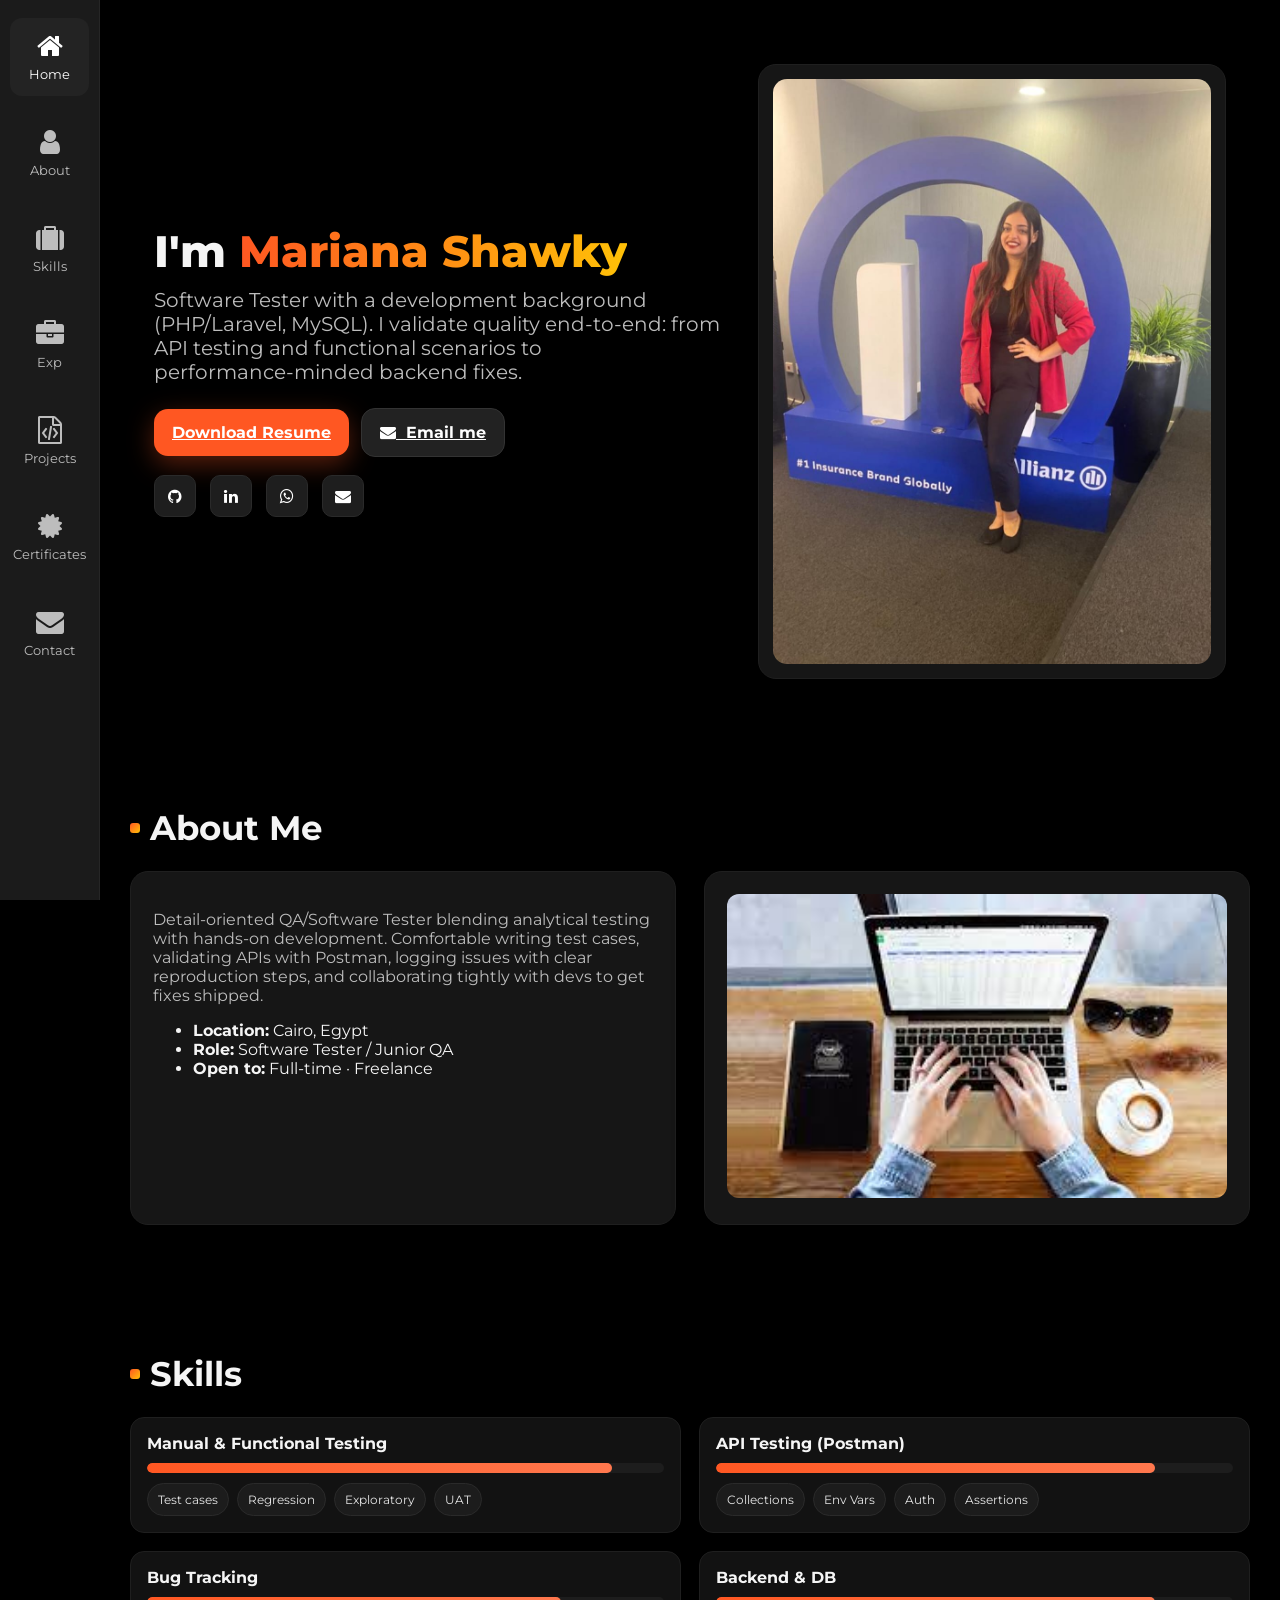
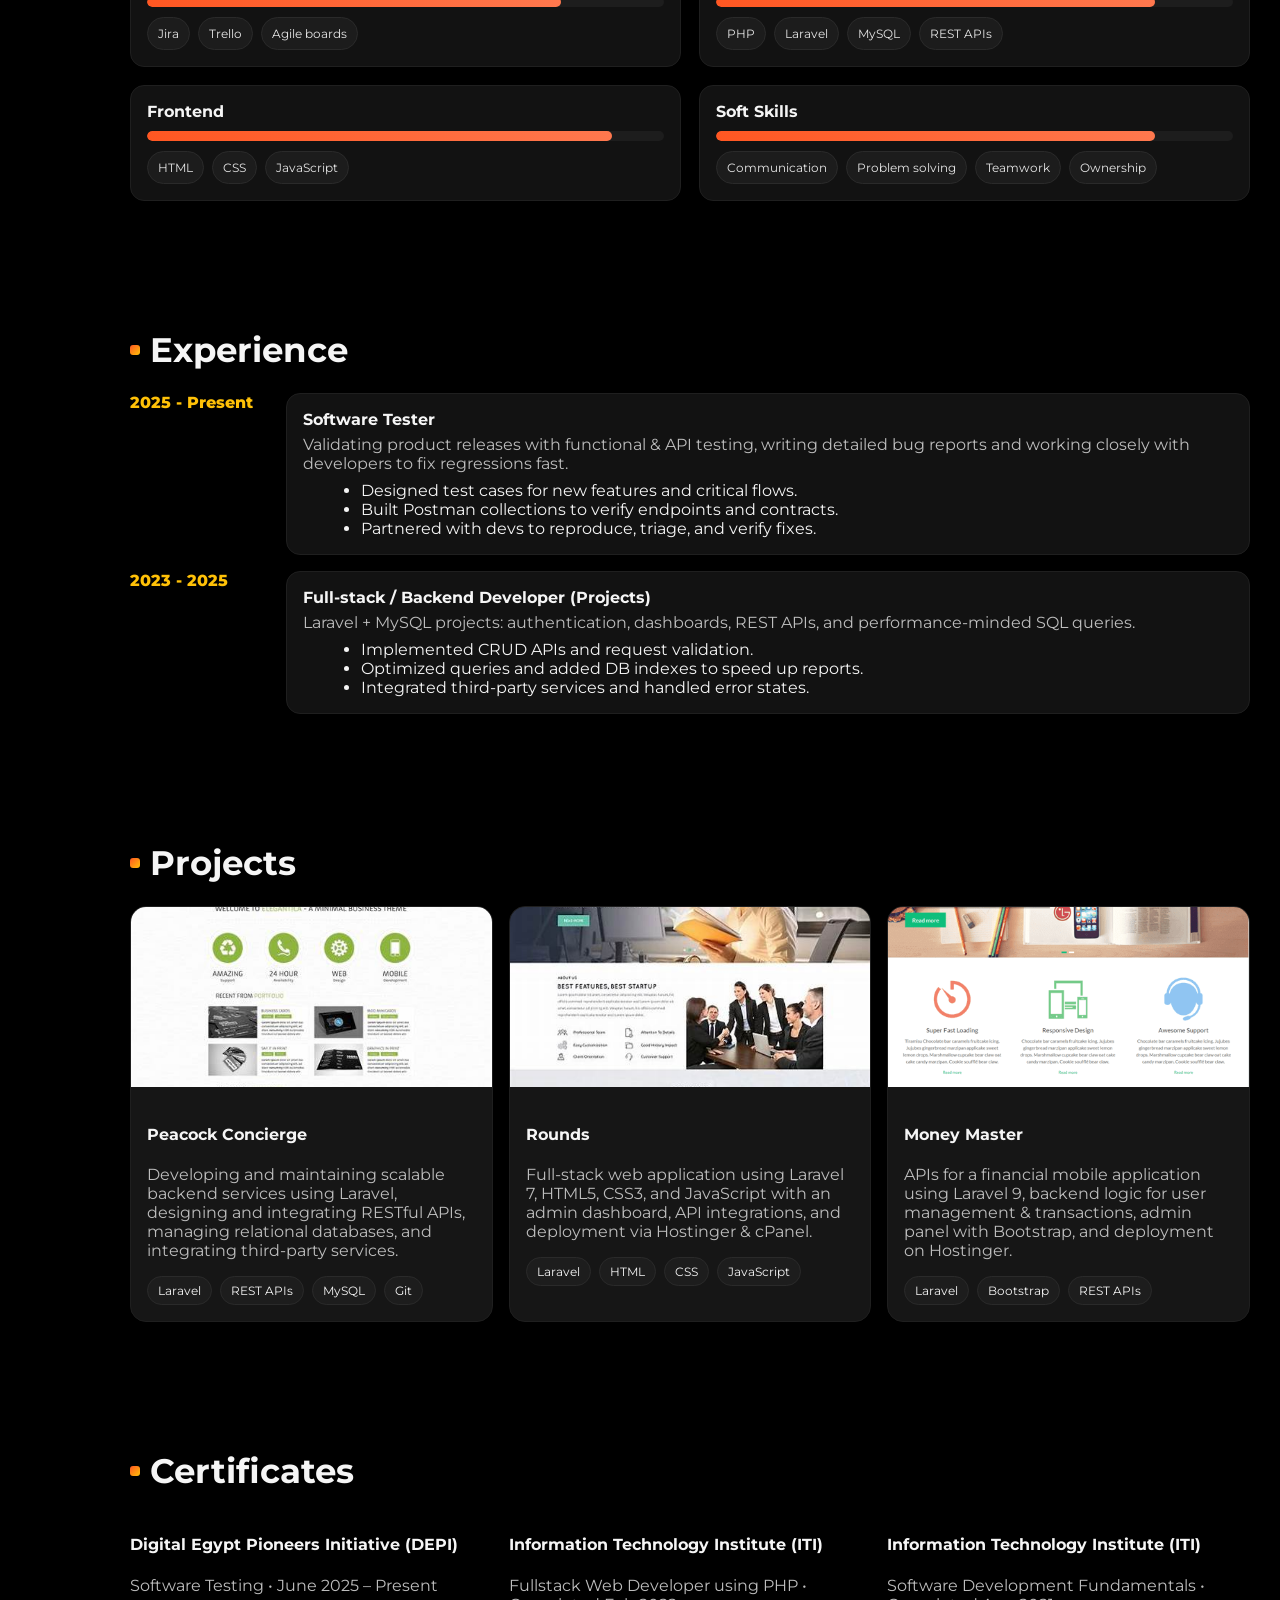
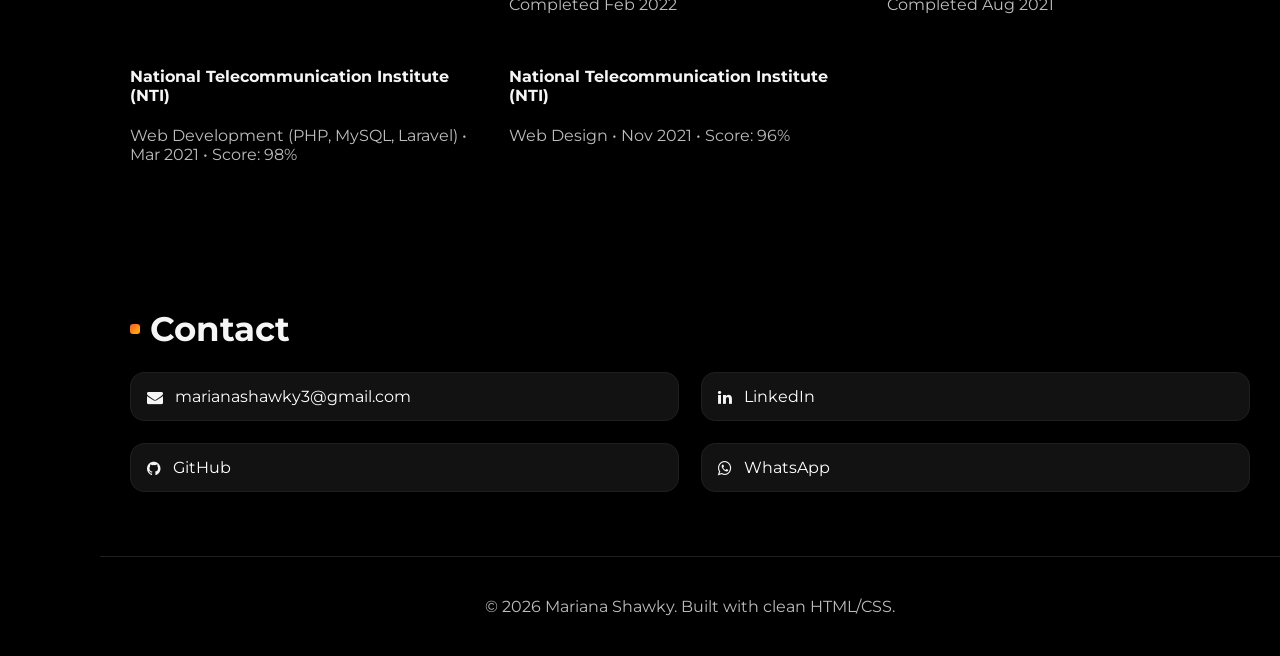
==== index.html @ 992ea89a "add certificates" ====
<!DOCTYPE html>
<html lang="en">
<head>
  <meta charset="UTF-8" />
  <meta name="viewport" content="width=device-width, initial-scale=1" />
  <title>Mariana Shawky — Portfolio</title>
  <link rel="preconnect" href="https://fonts.googleapis.com">
  <link rel="preconnect" href="https://fonts.gstatic.com" crossorigin>
  <link href="https://fonts.googleapis.com/css2?family=Do+Hyeon&family=Montserrat:wght@400;600;800&display=swap" rel="stylesheet">
  <link rel="stylesheet" href="https://cdnjs.cloudflare.com/ajax/libs/font-awesome/4.7.0/css/font-awesome.min.css">
  <link rel="icon" href="imgs/boy3.png">
  <style>
    :root{
      --bg:#000;
      --panel:#111;
      --text:#f5f5f5;
      --muted:#bdbdbd;
      --brand:#ff5722; /* orangered vibe */
      --brand-2:#ffc107;
      --card:#161616;
      --ring: rgba(255, 87, 34, .35);
      --radius: 18px;
      --shadow: 0 10px 30px rgba(0,0,0,.35);
    }
    *{box-sizing:border-box}
    html,body{height:100%}
    body{
      margin:0; background:var(--bg); color:var(--text); font-family:"Montserrat", system-ui, -apple-system, Segoe UI, Roboto, "Do Hyeon", sans-serif; overflow-x:hidden;
    }

    /* Sidebar */
    .sidebar{
      position:fixed; inset:0 auto 0 0; width:100px; background:#1b1b1b; display:flex; flex-direction:column; align-items:center; gap:18px; padding:18px 10px; border-right:1px solid #262626; z-index:50;
    }
    .logo{display:grid; place-items:center; width:64px; height:64px; border-radius:50%; background:linear-gradient(135deg,var(--brand),#ff784e); box-shadow:0 6px 20px var(--ring); font-weight:800; letter-spacing:.5px}
    .logo span{font-size:.8rem}
    .nav-link{width:100%; text-align:center; color:var(--muted); text-decoration:none; padding:14px 8px; border-radius:12px; transition:.2s ease; display:flex; flex-direction:column; align-items:center; gap:6px}
    .nav-link i{font-size:28px}
    .nav-link:hover,.nav-link.active{color:#fff; background:#232323}

    /* Main wrapper */
    .wrap{margin-left:100px; min-height:100%;}

    /* Hero */
    section{padding:64px 24px}
    .container{max-width:1120px; margin:0 auto}
    .hero{display:grid; grid-template-columns:1.1fr .9fr; gap:32px; align-items:center}
    .title{font-size:44px; line-height:1.15; margin:0 0 12px; font-weight:800}
    .subtitle{font-size:20px; color:var(--muted); margin:0 0 24px}
    .cta{display:flex; gap:12px; flex-wrap:wrap; align-items:center}
    .btn{appearance:none; border:0; background:var(--brand); color:#fff; padding:14px 18px; border-radius:14px; font-weight:700; cursor:pointer; box-shadow:0 8px 26px var(--ring); transition:transform .08s ease, box-shadow .2s ease}
    .btn:hover{transform:translateY(-1px)}
    .btn.ghost{background:#222; box-shadow:none; border:1px solid #333}
    .hero-card{background:var(--card); border:1px solid #1f1f1f; padding:14px; border-radius:var(--radius); box-shadow:var(--shadow)}
    .hero-card img{display:block; width:100%; height:auto; border-radius:14px}

    /* Socials */
    .socials{display:flex; gap:14px; margin-top:18px}
    .socials a{width:42px; height:42px; display:grid; place-items:center; border-radius:10px; background:#1e1e1e; color:#fff; text-decoration:none; border:1px solid #2a2a2a; transition:.2s}
    .socials a:hover{transform:translateY(-2px); box-shadow:0 8px 24px var(--ring)}

    /* Section headers */
    .section-h{font-size:34px; margin:0 0 22px; display:flex; align-items:center; gap:10px}
    .section-h .dot{width:10px; height:10px; border-radius:3px; background:linear-gradient(135deg,var(--brand),var(--brand-2))}
    .lead{color:var(--muted)}

    /* About */
    .about-grid{display:grid; grid-template-columns:1fr 1fr; gap:28px}
    .card{background:var(--card); border:1px solid #1f1f1f; border-radius:var(--radius); padding:22px; box-shadow:var(--shadow)}

    /* Skills */
    .skills{display:grid; grid-template-columns:repeat(2,minmax(0,1fr)); gap:18px}
    .skill{background:#121212; border:1px solid #1f1f1f; border-radius:14px; padding:16px}
    .skill h4{margin:0 0 10px}
    .bar{height:10px; border-radius:999px; background:#1d1d1d; overflow:hidden}
    .bar > span{display:block; height:100%; background:linear-gradient(90deg,var(--brand),#ff784e); border-radius:999px}
    .chip-row{display:flex; flex-wrap:wrap; gap:8px; margin-top:10px}
    .chip{font-size:12px; padding:8px 10px; border-radius:999px; background:#1c1c1c; border:1px solid #2a2a2a; color:#e6e6e6}

    /* Timeline */
    .timeline{display:grid; gap:16px}
    .t-item{display:grid; grid-template-columns:140px 1fr; gap:16px; align-items:start}
    .t-item .when{color:var(--brand-2); font-weight:800}
    .t-item .what{background:#121212; border:1px solid #1f1f1f; border-radius:14px; padding:16px}
    .t-item h4{margin:0 0 6px}
    .t-item p{margin:0; color:var(--muted)}
    .t-item ul{margin:8px 0 0 18px}

    /* Projects */
    .grid-3{display:grid; grid-template-columns:repeat(3,minmax(0,1fr)); gap:16px}
    .project{background:var(--card); border:1px solid #1f1f1f; border-radius:16px; overflow:hidden; display:flex; flex-direction:column}
    .project img{width:100%; height:180px; object-fit:cover}
    .project .p-body{padding:16px}
    .project .tags{display:flex; flex-wrap:wrap; gap:8px; margin-top:8px}
    .tag{font-size:12px; padding:6px 10px; border-radius:999px; background:#1d1d1d; border:1px solid #2a2a2a}

    /* Contact */
    .contact{display:grid; grid-template-columns:1fr 1fr; gap:22px}
    .contact a{color:#fff; text-decoration:none}
    .contact .info{display:flex; align-items:center; gap:12px; background:#121212; border:1px solid #1f1f1f; padding:14px 16px; border-radius:14px}

    footer{padding:40px 24px; border-top:1px solid #1f1f1f; text-align:center; color:var(--muted)}

    /* Responsive */
    @media (max-width: 980px){
      .hero{grid-template-columns:1fr;}
      .about-grid{grid-template-columns:1fr}
      .skills{grid-template-columns:1fr}
      .grid-3{grid-template-columns:1fr 1fr}
      .contact{grid-template-columns:1fr}
    }
    @media (max-width: 680px){
      .sidebar{position:fixed; top:auto; bottom:0; left:0; right:0; width:100%; height:64px; flex-direction:row; justify-content:space-around; padding:8px; border-right:0; border-top:1px solid #262626}
      .logo{display:none}
      .wrap{margin:0 0 64px}
      .nav-link{padding:8px}
      .nav-link i{font-size:22px}
      .title{font-size:34px}
      .grid-3{grid-template-columns:1fr}
    }
  </style>
</head>
<body>
  <!-- Sidebar / Dock Nav -->
  <aside class="sidebar">
    <a class="nav-link active" href="#home" title="Home"><i class="fa fa-home"></i><small>Home</small></a>
    <a class="nav-link" href="#about" title="About"><i class="fa fa-user"></i><small>About</small></a>
    <a class="nav-link" href="#skills" title="Skills"><i class="fa fa-suitcase"></i><small>Skills</small></a>
    <a class="nav-link" href="#experience" title="Experience"><i class="fa fa-briefcase"></i><small>Exp</small></a>
   
   <a class="nav-link" href="#projects" title="Projects"><i class="fa fa-file-code-o"></i><small>Projects</small></a>
       <a class="nav-link" href="#certificates"><i class="fa fa-certificate"></i><small>Certificates</small></a>
    <a class="nav-link" href="#contact" title="Contact"><i class="fa fa-envelope"></i><small>Contact</small></a>
  </aside>

  <main class="wrap">
    <!-- HERO -->
    <section id="home" class="hero container">
      <div>
        <h1 class="title">I'm <span style="background:linear-gradient(90deg,var(--brand),var(--brand-2)); -webkit-background-clip:text; background-clip:text; color:transparent">Mariana Shawky</span></h1>
        <p class="subtitle">Software Tester with a development background (PHP/Laravel, MySQL). I validate quality end‑to‑end: from API testing and functional scenarios to performance‑minded backend fixes.</p>
        <div class="cta">
          <a class="btn" href="Mariana-Shawky-CV(2) (3).pdf" target="_blank" download>Download Resume</a>
          <a class="btn ghost" href="mailto:marianashawky3@gmail.com" target="_blank"><i class="fa fa-envelope"></i>&nbsp;&nbsp;Email me</a>
        </div>
        <div class="socials">
          <a href="https://github.com/marianashawky" target="_blank" aria-label="GitHub"><i class="fa fa-github"></i></a>
          <a href="https://www.linkedin.com/in/mariana-shawky-5a37a4198/" target="_blank" aria-label="LinkedIn"><i class="fa fa-linkedin"></i></a>
          <a href="https://wa.me/201225540850" target="_blank" aria-label="WhatsApp"><i class="fa fa-whatsapp"></i></a>
          <a href="mailto:marianashawky3@gmail.com" target="_blank" aria-label="Email"><i class="fa fa-envelope"></i></a>
        </div>
      </div>
      <div class="hero-card">
        <!-- keep your current image, you can replace later -->
        <img src="imgs/WhatsApp Image 2025-08-13 at 3.09.42 PM (1).jpeg" alt="Profile image placeholder"  width="50"height="50"  />
      </div>
    </section>

    <!-- ABOUT -->
    <section id="about">
      <div class="container">
        <h2 class="section-h"><span class="dot"></span> About Me</h2>
        <div class="about-grid">
          <div class="card">
            <p class="lead">Detail‑oriented QA/Software Tester blending analytical testing with hands‑on development. Comfortable writing test cases, validating APIs with Postman, logging issues with clear reproduction steps, and collaborating tightly with devs to get fixes shipped.</p>
            <ul>
              <li><b>Location:</b> Cairo, Egypt</li>
              <li><b>Role:</b> Software Tester / Junior QA</li>
              <li><b>Open to:</b> Full‑time · Freelance</li>
            </ul>
          </div>
          <div class="card" style="width:100%;" >
            <img src="imgs/aboutme3.jfif" alt="About image placeholder" style="width:100%; border-radius:12px"/>
          </div>
        </div>
      </div>
    </section>

    <!-- SKILLS -->
    <section id="skills">
      <div class="container">
        <h2 class="section-h"><span class="dot"></span> Skills</h2>
        <div class="skills">
          <div class="skill">
            <h4>Manual & Functional Testing</h4>
            <div class="bar" aria-label="Manual Testing 90%"><span style="width:90%"></span></div>
            <div class="chip-row">
              <span class="chip">Test cases</span>
              <span class="chip">Regression</span>
              <span class="chip">Exploratory</span>
              <span class="chip">UAT</span>
            </div>
          </div>
          <div class="skill">
            <h4>API Testing (Postman)</h4>
            <div class="bar" aria-label="API 85%"><span style="width:85%"></span></div>
            <div class="chip-row">
              <span class="chip">Collections</span>
              <span class="chip">Env Vars</span>
              <span class="chip">Auth</span>
              <span class="chip">Assertions</span>
            </div>
          </div>
          <div class="skill">
            <h4>Bug Tracking</h4>
            <div class="bar" aria-label="Bug Tracking 80%"><span style="width:80%"></span></div>
            <div class="chip-row">
              <span class="chip">Jira</span>
              <span class="chip">Trello</span>
              <span class="chip">Agile boards</span>
            </div>
          </div>
          <div class="skill">
            <h4>Backend & DB</h4>
            <div class="bar" aria-label="Backend 85%"><span style="width:85%"></span></div>
            <div class="chip-row">
              <span class="chip">PHP</span>
              <span class="chip">Laravel</span>
              <span class="chip">MySQL</span>
              <span class="chip">REST APIs</span>
            </div>
          </div>
          <div class="skill">
            <h4>Frontend</h4>
            <div class="bar" aria-label="Frontend 90%"><span style="width:90%"></span></div>
            <div class="chip-row">
              <span class="chip">HTML</span>
              <span class="chip">CSS</span>
              <span class="chip">JavaScript</span>
            </div>
          </div>
          <div class="skill">
            <h4>Soft Skills</h4>
            <div class="bar" aria-label="Soft Skills 85%"><span style="width:85%"></span></div>
            <div class="chip-row">
              <span class="chip">Communication</span>
              <span class="chip">Problem solving</span>
              <span class="chip">Teamwork</span>
              <span class="chip">Ownership</span>
            </div>
          </div>
        </div>
      </div>
    </section>

    <!-- EXPERIENCE -->
    <section id="experience">
      <div class="container">
        <h2 class="section-h"><span class="dot"></span> Experience</h2>
        <div class="timeline">
          <div class="t-item">
            <div class="when">2025 - Present</div>
            <div class="what">
              <h4>Software Tester</h4>
              <p>Validating product releases with functional & API testing, writing detailed bug reports and working closely with developers to fix regressions fast.</p>
              <ul>
                <li>Designed test cases for new features and critical flows.</li>
                <li>Built Postman collections to verify endpoints and contracts.</li>
                <li>Partnered with devs to reproduce, triage, and verify fixes.</li>
              </ul>
            </div>
          </div>
          <div class="t-item">
            <div class="when">2023 - 2025</div>
            <div class="what">
              <h4>Full‑stack / Backend Developer (Projects)</h4>
              <p>Laravel + MySQL projects: authentication, dashboards, REST APIs, and performance‑minded SQL queries.</p>
              <ul>
                <li>Implemented CRUD APIs and request validation.</li>
                <li>Optimized queries and added DB indexes to speed up reports.</li>
                <li>Integrated third‑party services and handled error states.</li>
              </ul>
            </div>
          </div>
        </div>
      </div>
    </section>

 <!-- PROJECTS -->
<section id="projects">
  <div class="container">
    <h2 class="section-h"><span class="dot"></span> Projects</h2>
    <div class="grid-3">

      <article class="project">
        <img src="imgs/img1.jpeg" alt="Peacock Concierge" />
        <div class="p-body">
          <h4>Peacock Concierge</h4>
          <p class="lead">
            Developing and maintaining scalable backend services using Laravel, designing and integrating RESTful APIs, managing relational databases, and integrating third-party services.
          </p>
          <div class="tags">
            <span class="tag">Laravel</span>
            <span class="tag">REST APIs</span>
            <span class="tag">MySQL</span>
            <span class="tag">Git</span>
          </div>
        </div>
      </article>

      <article class="project">
        <img src="imgs/img4.jpeg" alt="Rounds" />
        <div class="p-body">
          <h4>Rounds</h4>
          <p class="lead">
            Full-stack web application using Laravel 7, HTML5, CSS3, and JavaScript with an admin dashboard, API integrations, and deployment via Hostinger & cPanel.
          </p>
          <div class="tags">
            <span class="tag">Laravel</span>
            <span class="tag">HTML</span>
            <span class="tag">CSS</span>
            <span class="tag">JavaScript</span>
          </div>
        </div>
      </article>

      <article class="project">
        <img src="imgs/img2.png" alt="Money Master" />
        <div class="p-body">
          <h4>Money Master</h4>
          <p class="lead">
            APIs for a financial mobile application using Laravel 9, backend logic for user management & transactions, admin panel with Bootstrap, and deployment on Hostinger.
          </p>
          <div class="tags">
            <span class="tag">Laravel</span>
            <span class="tag">Bootstrap</span>
            <span class="tag">REST APIs</span>
          </div>
        </div>
      </article>



    </div>
  </div>
</section>




    <!-- CERTIFICATES -->
  <!-- CERTIFICATES -->
<section id="certificates">
  <div class="container">
    <h2 class="section-h"><span class="dot"></span> Certificates</h2>
    <div class="grid-3">

      <article class="certificate">
        <div class="p-body">
          <h4>Digital Egypt Pioneers Initiative (DEPI)</h4>
          <p class="lead">Software Testing • June 2025 – Present</p>
        </div>
      </article>

      <article class="certificate">
        <div class="p-body">
          <h4>Information Technology Institute (ITI)</h4>
          <p class="lead">Fullstack Web Developer using PHP • Completed Feb 2022</p>
        </div>
      </article>

      <article class="certificate">
        <div class="p-body">
          <h4>Information Technology Institute (ITI)</h4>
          <p class="lead">Software Development Fundamentals • Completed Aug 2021</p>
        </div>
      </article>

      <article class="certificate">
        <div class="p-body">
          <h4>National Telecommunication Institute (NTI)</h4>
          <p class="lead">Web Development (PHP, MySQL, Laravel) • Mar 2021 • Score: 98%</p>
        </div>
      </article>

      <article class="certificate">
        <div class="p-body">
          <h4>National Telecommunication Institute (NTI)</h4>
          <p class="lead">Web Design • Nov 2021 • Score: 96%</p>
        </div>
      </article>

    </div>
  </div>
</section>



    <!-- CONTACT -->
    <section id="contact">
      <div class="container">
        <h2 class="section-h"><span class="dot"></span> Contact</h2>
        <div class="contact">
          <div class="info"><i class="fa fa-envelope"></i><a href="mailto:marianashawky3@gmail.com" target="_blank">marianashawky3@gmail.com</a></div>
          <div class="info"><i class="fa fa-linkedin"></i><a href="https://www.linkedin.com/in/mariana-shawky-5a37a4198/" target="_blank">LinkedIn</a></div>
          <div class="info"><i class="fa fa-github"></i><a href="https://github.com/marianashawky" target="_blank">GitHub</a></div>
          <div class="info"><i class="fa fa-whatsapp"></i><a href="https://wa.me/201225540850" target="_blank">WhatsApp</a></div>
        </div>
      </div>
    </section>

    <footer>
      © <span id="y"></span> Mariana Shawky. Built with clean HTML/CSS.
    </footer>
  </main>

  <script>
    // active link switcher on scroll (simple)
    const sections = [...document.querySelectorAll('section[id]')];
    const links = [...document.querySelectorAll('.nav-link')];
    const onScroll = () => {
      const pos = window.scrollY + 120;
      let id = 'home';
      for (const s of sections) {
        if (pos >= s.offsetTop) id = s.id;
      }
      links.forEach(a=>a.classList.toggle('active', a.getAttribute('href')==='#'+id));
    };
    document.addEventListener('scroll', onScroll);
    onScroll();
    document.getElementById('y').textContent = new Date().getFullYear();
  </script>
</body>
</html>
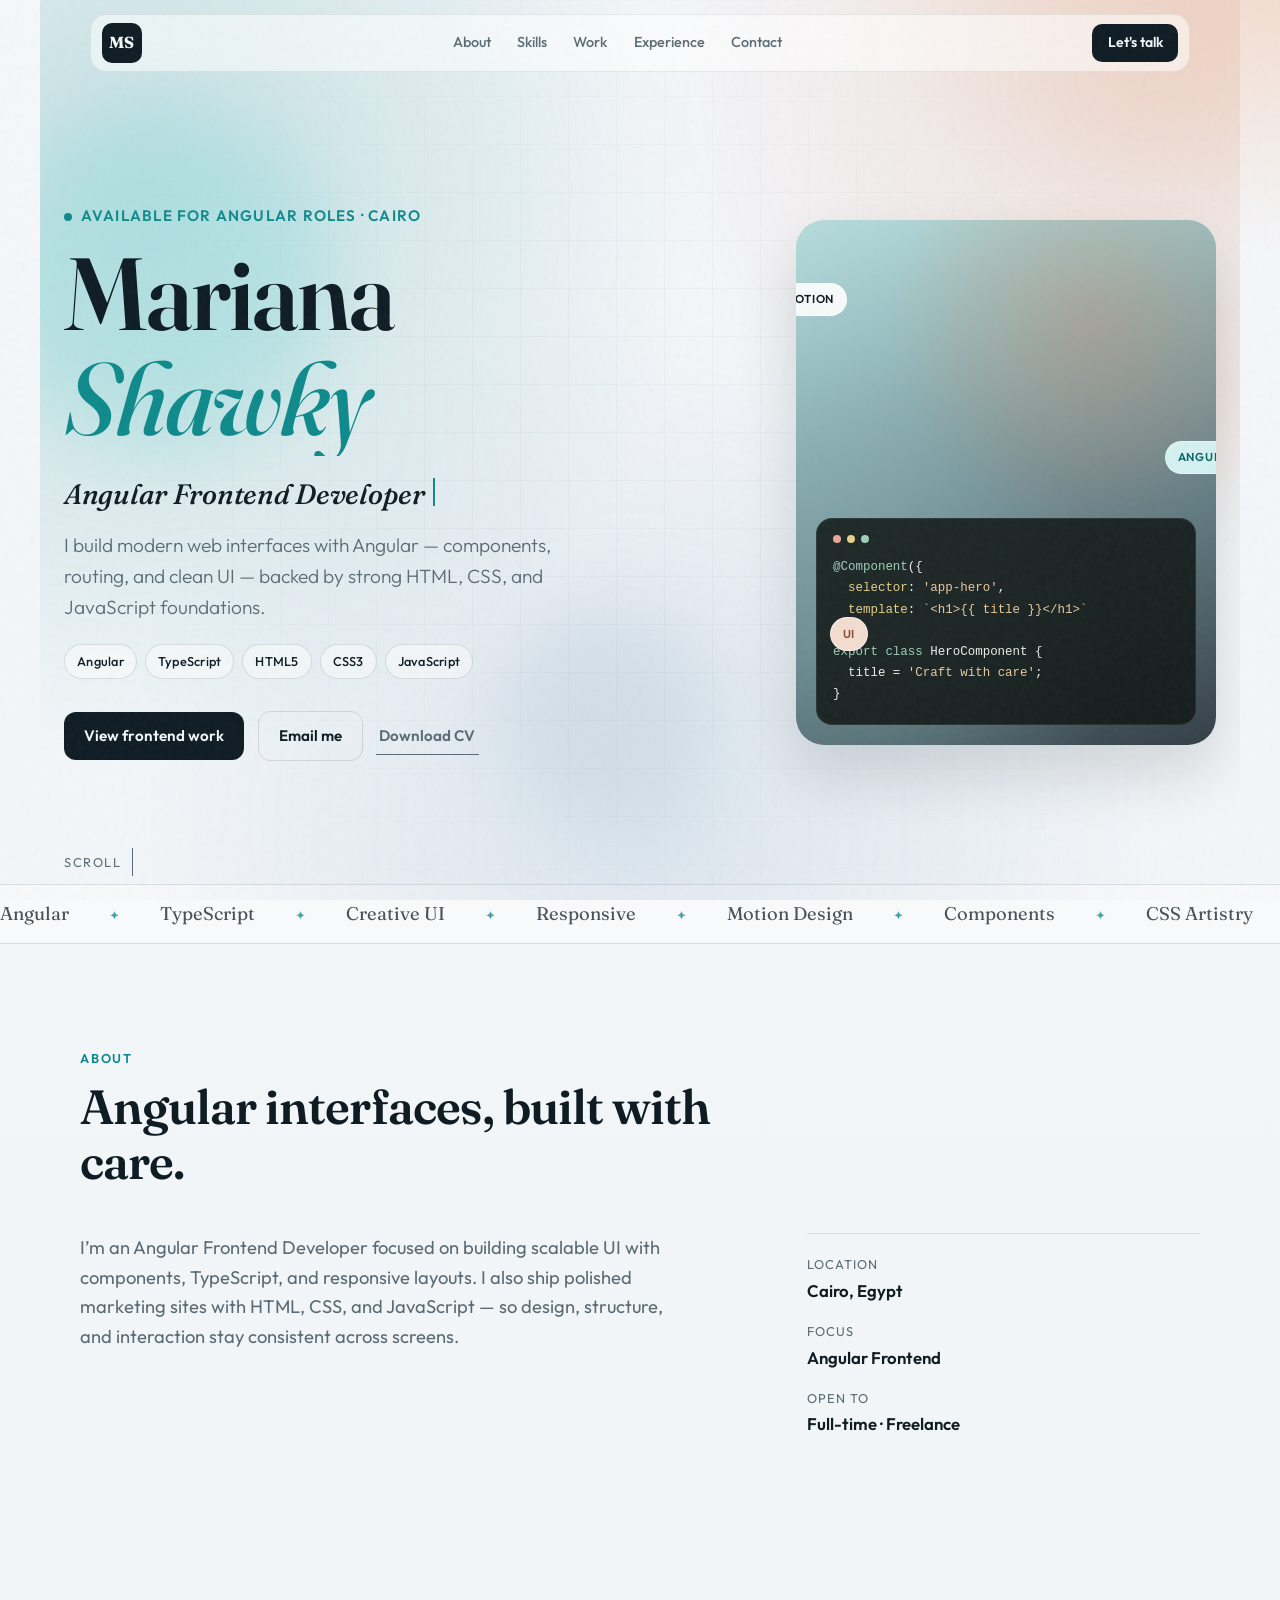
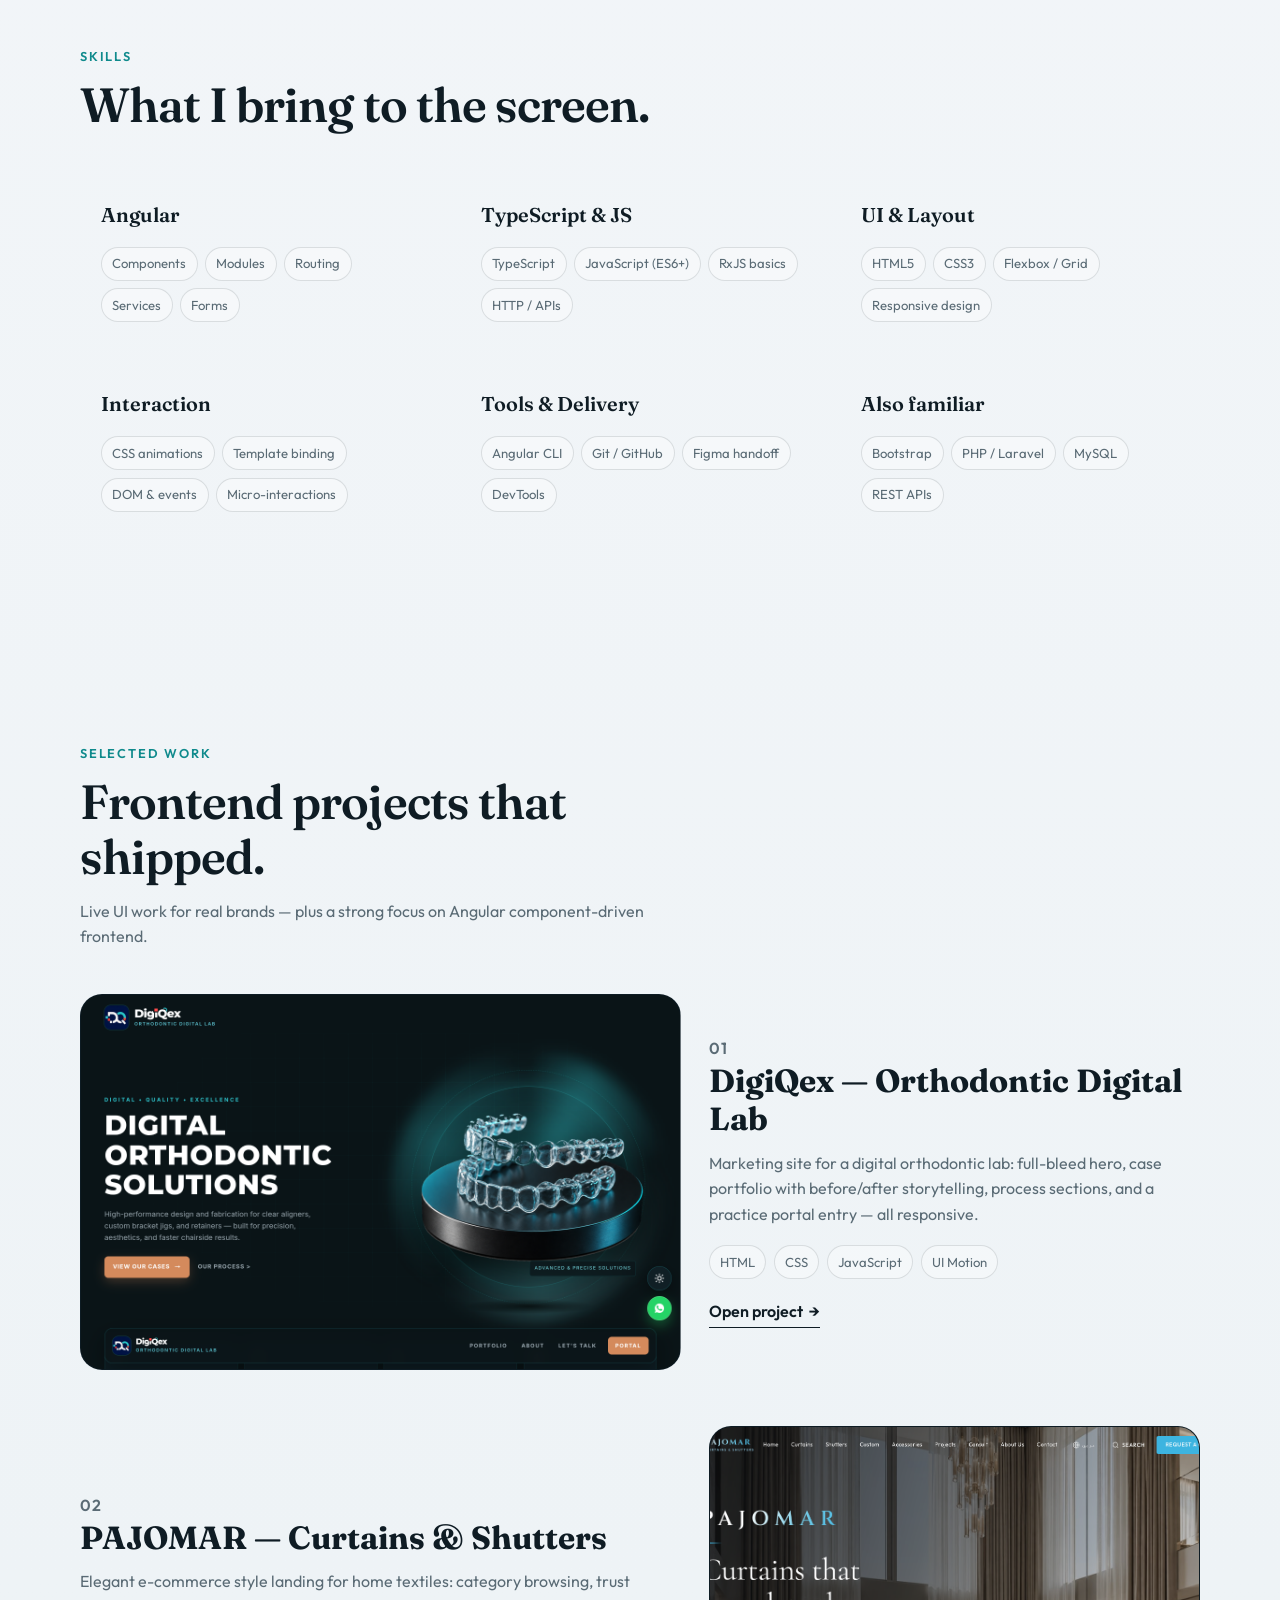
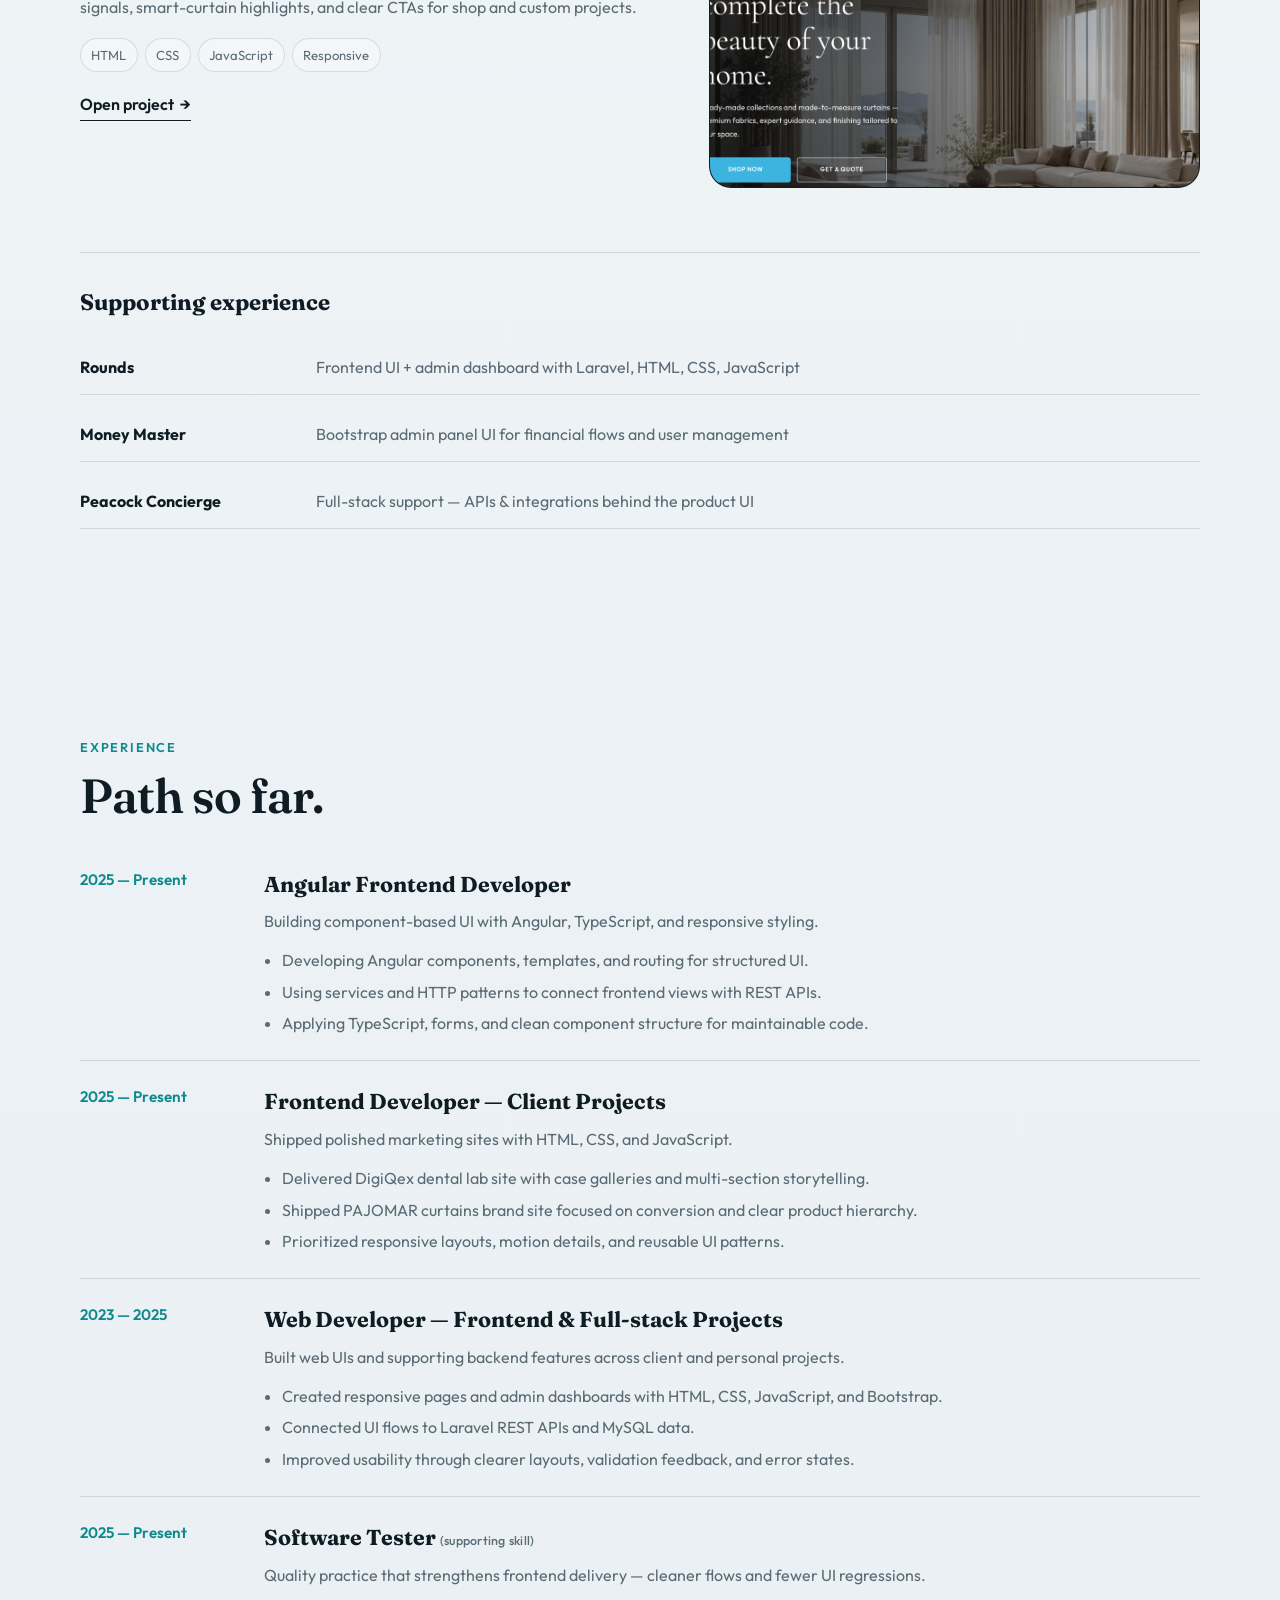
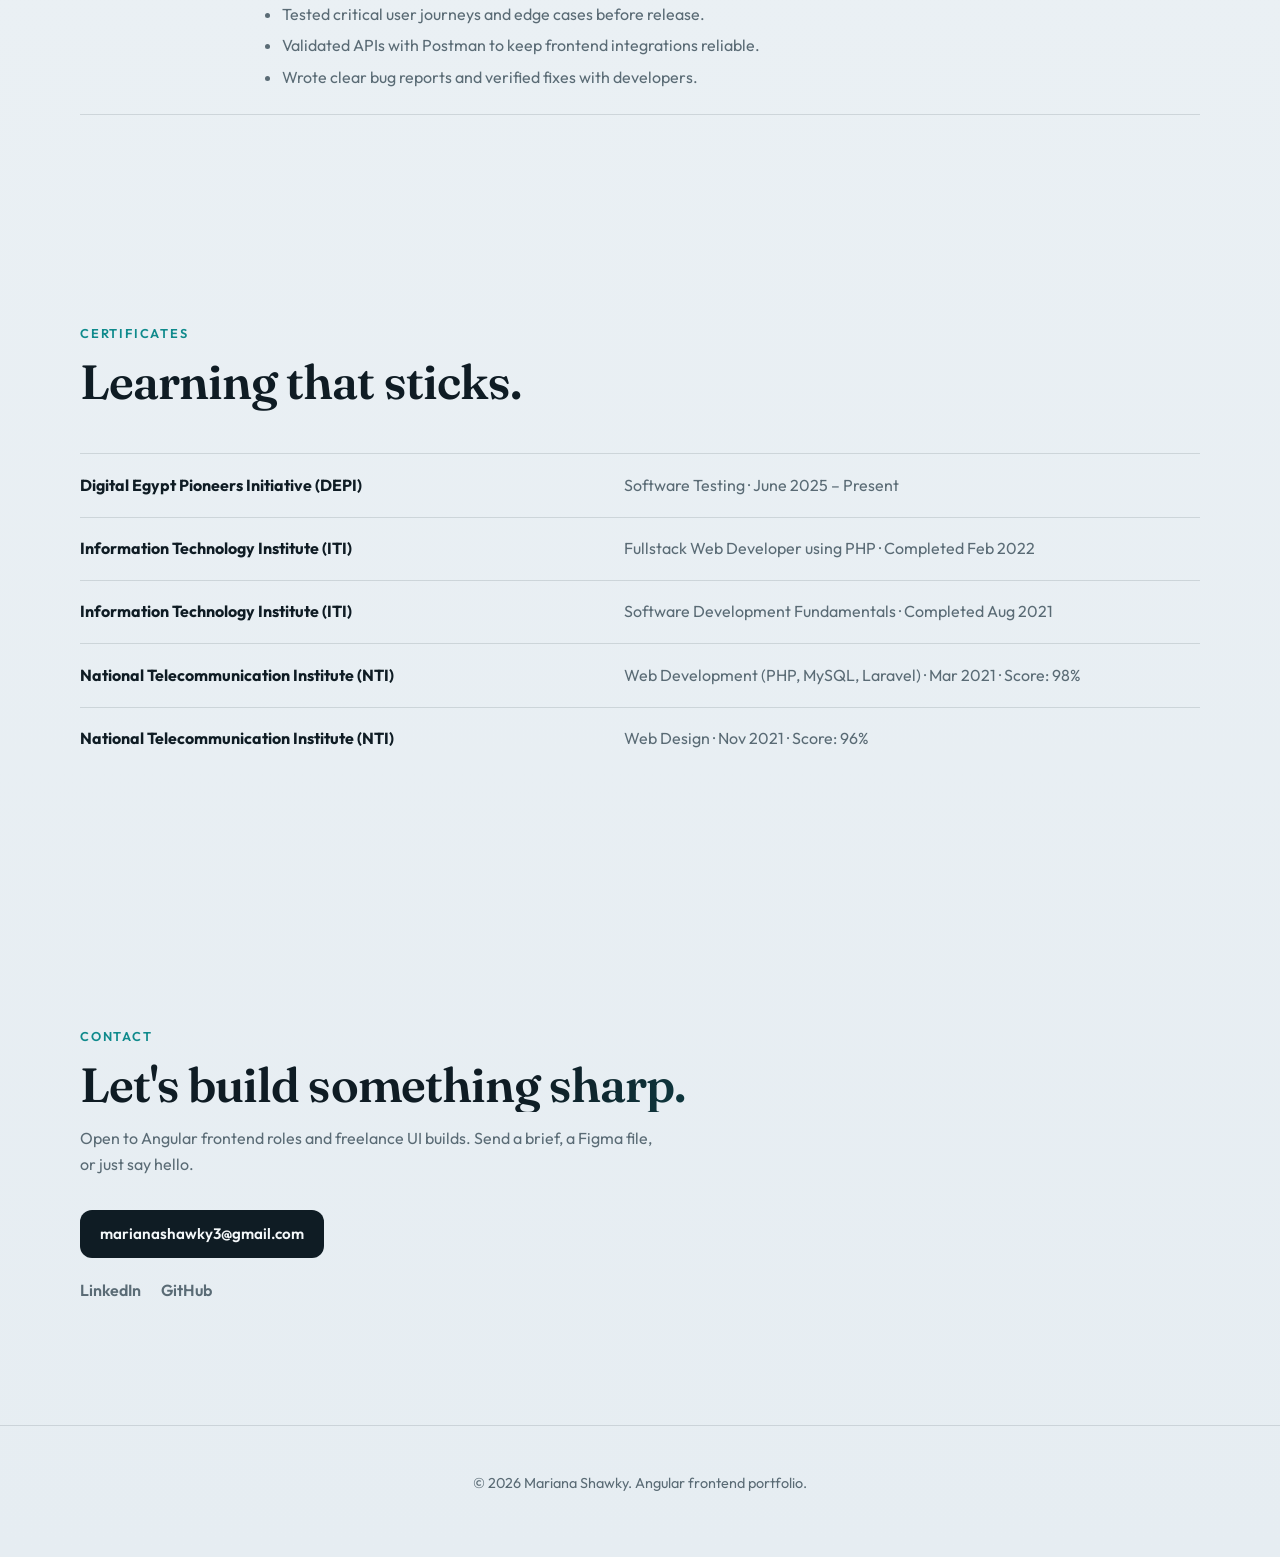
==== commit a19668c7: "Launch Angular frontend portfolio with motion and live project showcases. EOF  Co-authored-by: Curso" ====
--- a/index.html
+++ b/index.html
@@ -1,424 +1,386 @@
-<!DOCTYPE html>
-<html lang="en">
-<head>
-  <meta charset="UTF-8" />
-  <meta name="viewport" content="width=device-width, initial-scale=1" />
-  <title>Mariana Shawky — Portfolio</title>
-  <link rel="preconnect" href="https://fonts.googleapis.com">
-  <link rel="preconnect" href="https://fonts.gstatic.com" crossorigin>
-  <link href="https://fonts.googleapis.com/css2?family=Do+Hyeon&family=Montserrat:wght@400;600;800&display=swap" rel="stylesheet">
-  <link rel="stylesheet" href="https://cdnjs.cloudflare.com/ajax/libs/font-awesome/4.7.0/css/font-awesome.min.css">
-  <link rel="icon" href="imgs/boy3.png">
-  <style>
-    :root{
-      --bg:#000;
-      --panel:#111;
-      --text:#f5f5f5;
-      --muted:#bdbdbd;
-      --brand:#ff5722; /* orangered vibe */
-      --brand-2:#ffc107;
-      --card:#161616;
-      --ring: rgba(255, 87, 34, .35);
-      --radius: 18px;
-      --shadow: 0 10px 30px rgba(0,0,0,.35);
-    }
-    *{box-sizing:border-box}
-    html,body{height:100%}
-    body{
-      margin:0; background:var(--bg); color:var(--text); font-family:"Montserrat", system-ui, -apple-system, Segoe UI, Roboto, "Do Hyeon", sans-serif; overflow-x:hidden;
-    }
-
-    /* Sidebar */
-    .sidebar{
-      position:fixed; inset:0 auto 0 0; width:100px; background:#1b1b1b; display:flex; flex-direction:column; align-items:center; gap:18px; padding:18px 10px; border-right:1px solid #262626; z-index:50;
-    }
-    .logo{display:grid; place-items:center; width:64px; height:64px; border-radius:50%; background:linear-gradient(135deg,var(--brand),#ff784e); box-shadow:0 6px 20px var(--ring); font-weight:800; letter-spacing:.5px}
-    .logo span{font-size:.8rem}
-    .nav-link{width:100%; text-align:center; color:var(--muted); text-decoration:none; padding:14px 8px; border-radius:12px; transition:.2s ease; display:flex; flex-direction:column; align-items:center; gap:6px}
-    .nav-link i{font-size:28px}
-    .nav-link:hover,.nav-link.active{color:#fff; background:#232323}
-
-    /* Main wrapper */
-    .wrap{margin-left:100px; min-height:100%;}
-
-    /* Hero */
-    section{padding:64px 24px}
-    .container{max-width:1120px; margin:0 auto}
-    .hero{display:grid; grid-template-columns:1.1fr .9fr; gap:32px; align-items:center}
-    .title{font-size:44px; line-height:1.15; margin:0 0 12px; font-weight:800}
-    .subtitle{font-size:20px; color:var(--muted); margin:0 0 24px}
-    .cta{display:flex; gap:12px; flex-wrap:wrap; align-items:center}
-    .btn{appearance:none; border:0; background:var(--brand); color:#fff; padding:14px 18px; border-radius:14px; font-weight:700; cursor:pointer; box-shadow:0 8px 26px var(--ring); transition:transform .08s ease, box-shadow .2s ease}
-    .btn:hover{transform:translateY(-1px)}
-    .btn.ghost{background:#222; box-shadow:none; border:1px solid #333}
-    .hero-card{background:var(--card); border:1px solid #1f1f1f; padding:14px; border-radius:var(--radius); box-shadow:var(--shadow)}
-    .hero-card img{display:block; width:100%; height:auto; border-radius:14px}
-
-    /* Socials */
-    .socials{display:flex; gap:14px; margin-top:18px}
-    .socials a{width:42px; height:42px; display:grid; place-items:center; border-radius:10px; background:#1e1e1e; color:#fff; text-decoration:none; border:1px solid #2a2a2a; transition:.2s}
-    .socials a:hover{transform:translateY(-2px); box-shadow:0 8px 24px var(--ring)}
-
-    /* Section headers */
-    .section-h{font-size:34px; margin:0 0 22px; display:flex; align-items:center; gap:10px}
-    .section-h .dot{width:10px; height:10px; border-radius:3px; background:linear-gradient(135deg,var(--brand),var(--brand-2))}
-    .lead{color:var(--muted)}
-
-    /* About */
-    .about-grid{display:grid; grid-template-columns:1fr 1fr; gap:28px}
-    .card{background:var(--card); border:1px solid #1f1f1f; border-radius:var(--radius); padding:22px; box-shadow:var(--shadow)}
-
-    /* Skills */
-    .skills{display:grid; grid-template-columns:repeat(2,minmax(0,1fr)); gap:18px}
-    .skill{background:#121212; border:1px solid #1f1f1f; border-radius:14px; padding:16px}
-    .skill h4{margin:0 0 10px}
-    .bar{height:10px; border-radius:999px; background:#1d1d1d; overflow:hidden}
-    .bar > span{display:block; height:100%; background:linear-gradient(90deg,var(--brand),#ff784e); border-radius:999px}
-    .chip-row{display:flex; flex-wrap:wrap; gap:8px; margin-top:10px}
-    .chip{font-size:12px; padding:8px 10px; border-radius:999px; background:#1c1c1c; border:1px solid #2a2a2a; color:#e6e6e6}
-
-    /* Timeline */
-    .timeline{display:grid; gap:16px}
-    .t-item{display:grid; grid-template-columns:140px 1fr; gap:16px; align-items:start}
-    .t-item .when{color:var(--brand-2); font-weight:800}
-    .t-item .what{background:#121212; border:1px solid #1f1f1f; border-radius:14px; padding:16px}
-    .t-item h4{margin:0 0 6px}
-    .t-item p{margin:0; color:var(--muted)}
-    .t-item ul{margin:8px 0 0 18px}
-
-    /* Projects */
-    .grid-3{display:grid; grid-template-columns:repeat(3,minmax(0,1fr)); gap:16px}
-    .project{background:var(--card); border:1px solid #1f1f1f; border-radius:16px; overflow:hidden; display:flex; flex-direction:column}
-    .project img{width:100%; height:180px; object-fit:cover}
-    .project .p-body{padding:16px}
-    .project .tags{display:flex; flex-wrap:wrap; gap:8px; margin-top:8px}
-    .tag{font-size:12px; padding:6px 10px; border-radius:999px; background:#1d1d1d; border:1px solid #2a2a2a}
-
-    /* Contact */
-    .contact{display:grid; grid-template-columns:1fr 1fr; gap:22px}
-    .contact a{color:#fff; text-decoration:none}
-    .contact .info{display:flex; align-items:center; gap:12px; background:#121212; border:1px solid #1f1f1f; padding:14px 16px; border-radius:14px}
-
-    footer{padding:40px 24px; border-top:1px solid #1f1f1f; text-align:center; color:var(--muted)}
-
-    /* Responsive */
-    @media (max-width: 980px){
-      .hero{grid-template-columns:1fr;}
-      .about-grid{grid-template-columns:1fr}
-      .skills{grid-template-columns:1fr}
-      .grid-3{grid-template-columns:1fr 1fr}
-      .contact{grid-template-columns:1fr}
-    }
-    @media (max-width: 680px){
-      .sidebar{position:fixed; top:auto; bottom:0; left:0; right:0; width:100%; height:64px; flex-direction:row; justify-content:space-around; padding:8px; border-right:0; border-top:1px solid #262626}
-      .logo{display:none}
-      .wrap{margin:0 0 64px}
-      .nav-link{padding:8px}
-      .nav-link i{font-size:22px}
-      .title{font-size:34px}
-      .grid-3{grid-template-columns:1fr}
-    }
-  </style>
-</head>
-<body>
-  <!-- Sidebar / Dock Nav -->
-  <aside class="sidebar">
-    <a class="nav-link active" href="#home" title="Home"><i class="fa fa-home"></i><small>Home</small></a>
-    <a class="nav-link" href="#about" title="About"><i class="fa fa-user"></i><small>About</small></a>
-    <a class="nav-link" href="#skills" title="Skills"><i class="fa fa-suitcase"></i><small>Skills</small></a>
-    <a class="nav-link" href="#experience" title="Experience"><i class="fa fa-briefcase"></i><small>Exp</small></a>
-   
-   <a class="nav-link" href="#projects" title="Projects"><i class="fa fa-file-code-o"></i><small>Projects</small></a>
-       <a class="nav-link" href="#certificates"><i class="fa fa-certificate"></i><small>Certificates</small></a>
-    <a class="nav-link" href="#contact" title="Contact"><i class="fa fa-envelope"></i><small>Contact</small></a>
-  </aside>
-
-  <main class="wrap">
-    <!-- HERO -->
-    <section id="home" class="hero container">
-      <div>
-        <h1 class="title">I'm <span style="background:linear-gradient(90deg,var(--brand),var(--brand-2)); -webkit-background-clip:text; background-clip:text; color:transparent">Mariana Shawky</span></h1>
-        <p class="subtitle">Software Tester with a development background (PHP/Laravel, MySQL). I validate quality end‑to‑end: from API testing and functional scenarios to performance‑minded backend fixes.</p>
-        <div class="cta">
-          <a class="btn" href="Mariana-Shawky-CV(2) (3).pdf" target="_blank" download>Download Resume</a>
-          <a class="btn ghost" href="mailto:marianashawky3@gmail.com" target="_blank"><i class="fa fa-envelope"></i>&nbsp;&nbsp;Email me</a>
-        </div>
-        <div class="socials">
-          <a href="https://github.com/marianashawky" target="_blank" aria-label="GitHub"><i class="fa fa-github"></i></a>
-          <a href="https://www.linkedin.com/in/mariana-shawky-5a37a4198/" target="_blank" aria-label="LinkedIn"><i class="fa fa-linkedin"></i></a>
-          <a href="https://wa.me/201225540850" target="_blank" aria-label="WhatsApp"><i class="fa fa-whatsapp"></i></a>
-          <a href="mailto:marianashawky3@gmail.com" target="_blank" aria-label="Email"><i class="fa fa-envelope"></i></a>
-        </div>
-      </div>
-      <div class="hero-card">
-        <!-- keep your current image, you can replace later -->
-        <img src="imgs/WhatsApp Image 2025-08-13 at 3.09.42 PM (1).jpeg" alt="Profile image placeholder"  width="50"height="50"  />
-      </div>
-    </section>
-
-    <!-- ABOUT -->
-    <section id="about">
-      <div class="container">
-        <h2 class="section-h"><span class="dot"></span> About Me</h2>
-        <div class="about-grid">
-          <div class="card">
-            <p class="lead">Detail‑oriented QA/Software Tester blending analytical testing with hands‑on development. Comfortable writing test cases, validating APIs with Postman, logging issues with clear reproduction steps, and collaborating tightly with devs to get fixes shipped.</p>
-            <ul>
-              <li><b>Location:</b> Cairo, Egypt</li>
-              <li><b>Role:</b> Software Tester / Junior QA</li>
-              <li><b>Open to:</b> Full‑time · Freelance</li>
-            </ul>
-          </div>
-          <div class="card" style="width:100%;" >
-            <img src="imgs/aboutme3.jfif" alt="About image placeholder" style="width:100%; border-radius:12px"/>
-          </div>
-        </div>
-      </div>
-    </section>
-
-    <!-- SKILLS -->
-    <section id="skills">
-      <div class="container">
-        <h2 class="section-h"><span class="dot"></span> Skills</h2>
-        <div class="skills">
-          <div class="skill">
-            <h4>Manual & Functional Testing</h4>
-            <div class="bar" aria-label="Manual Testing 90%"><span style="width:90%"></span></div>
-            <div class="chip-row">
-              <span class="chip">Test cases</span>
-              <span class="chip">Regression</span>
-              <span class="chip">Exploratory</span>
-              <span class="chip">UAT</span>
-            </div>
-          </div>
-          <div class="skill">
-            <h4>API Testing (Postman)</h4>
-            <div class="bar" aria-label="API 85%"><span style="width:85%"></span></div>
-            <div class="chip-row">
-              <span class="chip">Collections</span>
-              <span class="chip">Env Vars</span>
-              <span class="chip">Auth</span>
-              <span class="chip">Assertions</span>
-            </div>
-          </div>
-          <div class="skill">
-            <h4>Bug Tracking</h4>
-            <div class="bar" aria-label="Bug Tracking 80%"><span style="width:80%"></span></div>
-            <div class="chip-row">
-              <span class="chip">Jira</span>
-              <span class="chip">Trello</span>
-              <span class="chip">Agile boards</span>
-            </div>
-          </div>
-          <div class="skill">
-            <h4>Backend & DB</h4>
-            <div class="bar" aria-label="Backend 85%"><span style="width:85%"></span></div>
-            <div class="chip-row">
-              <span class="chip">PHP</span>
-              <span class="chip">Laravel</span>
-              <span class="chip">MySQL</span>
-              <span class="chip">REST APIs</span>
-            </div>
-          </div>
-          <div class="skill">
-            <h4>Frontend</h4>
-            <div class="bar" aria-label="Frontend 90%"><span style="width:90%"></span></div>
-            <div class="chip-row">
-              <span class="chip">HTML</span>
-              <span class="chip">CSS</span>
-              <span class="chip">JavaScript</span>
-            </div>
-          </div>
-          <div class="skill">
-            <h4>Soft Skills</h4>
-            <div class="bar" aria-label="Soft Skills 85%"><span style="width:85%"></span></div>
-            <div class="chip-row">
-              <span class="chip">Communication</span>
-              <span class="chip">Problem solving</span>
-              <span class="chip">Teamwork</span>
-              <span class="chip">Ownership</span>
-            </div>
-          </div>
-        </div>
-      </div>
-    </section>
-
-    <!-- EXPERIENCE -->
-    <section id="experience">
-      <div class="container">
-        <h2 class="section-h"><span class="dot"></span> Experience</h2>
-        <div class="timeline">
-          <div class="t-item">
-            <div class="when">2025 - Present</div>
-            <div class="what">
-              <h4>Software Tester</h4>
-              <p>Validating product releases with functional & API testing, writing detailed bug reports and working closely with developers to fix regressions fast.</p>
-              <ul>
-                <li>Designed test cases for new features and critical flows.</li>
-                <li>Built Postman collections to verify endpoints and contracts.</li>
-                <li>Partnered with devs to reproduce, triage, and verify fixes.</li>
-              </ul>
-            </div>
-          </div>
-          <div class="t-item">
-            <div class="when">2023 - 2025</div>
-            <div class="what">
-              <h4>Full‑stack / Backend Developer (Projects)</h4>
-              <p>Laravel + MySQL projects: authentication, dashboards, REST APIs, and performance‑minded SQL queries.</p>
-              <ul>
-                <li>Implemented CRUD APIs and request validation.</li>
-                <li>Optimized queries and added DB indexes to speed up reports.</li>
-                <li>Integrated third‑party services and handled error states.</li>
-              </ul>
-            </div>
-          </div>
-        </div>
-      </div>
-    </section>
-
- <!-- PROJECTS -->
-<section id="projects">
-  <div class="container">
-    <h2 class="section-h"><span class="dot"></span> Projects</h2>
-    <div class="grid-3">
-
-      <article class="project">
-        <img src="imgs/img1.jpeg" alt="Peacock Concierge" />
-        <div class="p-body">
-          <h4>Peacock Concierge</h4>
-          <p class="lead">
-            Developing and maintaining scalable backend services using Laravel, designing and integrating RESTful APIs, managing relational databases, and integrating third-party services.
-          </p>
-          <div class="tags">
-            <span class="tag">Laravel</span>
-            <span class="tag">REST APIs</span>
-            <span class="tag">MySQL</span>
-            <span class="tag">Git</span>
-          </div>
-        </div>
-      </article>
-
-      <article class="project">
-        <img src="imgs/img4.jpeg" alt="Rounds" />
-        <div class="p-body">
-          <h4>Rounds</h4>
-          <p class="lead">
-            Full-stack web application using Laravel 7, HTML5, CSS3, and JavaScript with an admin dashboard, API integrations, and deployment via Hostinger & cPanel.
-          </p>
-          <div class="tags">
-            <span class="tag">Laravel</span>
-            <span class="tag">HTML</span>
-            <span class="tag">CSS</span>
-            <span class="tag">JavaScript</span>
-          </div>
-        </div>
-      </article>
-
-      <article class="project">
-        <img src="imgs/img2.png" alt="Money Master" />
-        <div class="p-body">
-          <h4>Money Master</h4>
-          <p class="lead">
-            APIs for a financial mobile application using Laravel 9, backend logic for user management & transactions, admin panel with Bootstrap, and deployment on Hostinger.
-          </p>
-          <div class="tags">
-            <span class="tag">Laravel</span>
-            <span class="tag">Bootstrap</span>
-            <span class="tag">REST APIs</span>
-          </div>
-        </div>
-      </article>
-
-
-
-    </div>
-  </div>
-</section>
-
-
-
-
-    <!-- CERTIFICATES -->
-  <!-- CERTIFICATES -->
-<section id="certificates">
-  <div class="container">
-    <h2 class="section-h"><span class="dot"></span> Certificates</h2>
-    <div class="grid-3">
-
-      <article class="certificate">
-        <div class="p-body">
-          <h4>Digital Egypt Pioneers Initiative (DEPI)</h4>
-          <p class="lead">Software Testing • June 2025 – Present</p>
-        </div>
-      </article>
-
-      <article class="certificate">
-        <div class="p-body">
-          <h4>Information Technology Institute (ITI)</h4>
-          <p class="lead">Fullstack Web Developer using PHP • Completed Feb 2022</p>
-        </div>
-      </article>
-
-      <article class="certificate">
-        <div class="p-body">
-          <h4>Information Technology Institute (ITI)</h4>
-          <p class="lead">Software Development Fundamentals • Completed Aug 2021</p>
-        </div>
-      </article>
-
-      <article class="certificate">
-        <div class="p-body">
-          <h4>National Telecommunication Institute (NTI)</h4>
-          <p class="lead">Web Development (PHP, MySQL, Laravel) • Mar 2021 • Score: 98%</p>
-        </div>
-      </article>
-
-      <article class="certificate">
-        <div class="p-body">
-          <h4>National Telecommunication Institute (NTI)</h4>
-          <p class="lead">Web Design • Nov 2021 • Score: 96%</p>
-        </div>
-      </article>
-
-    </div>
-  </div>
-</section>
-
-
-
-    <!-- CONTACT -->
-    <section id="contact">
-      <div class="container">
-        <h2 class="section-h"><span class="dot"></span> Contact</h2>
-        <div class="contact">
-          <div class="info"><i class="fa fa-envelope"></i><a href="mailto:marianashawky3@gmail.com" target="_blank">marianashawky3@gmail.com</a></div>
-          <div class="info"><i class="fa fa-linkedin"></i><a href="https://www.linkedin.com/in/mariana-shawky-5a37a4198/" target="_blank">LinkedIn</a></div>
-          <div class="info"><i class="fa fa-github"></i><a href="https://github.com/marianashawky" target="_blank">GitHub</a></div>
-          <div class="info"><i class="fa fa-whatsapp"></i><a href="https://wa.me/201225540850" target="_blank">WhatsApp</a></div>
-        </div>
-      </div>
-    </section>
-
-    <footer>
-      © <span id="y"></span> Mariana Shawky. Built with clean HTML/CSS.
-    </footer>
-  </main>
-
-  <script>
-    // active link switcher on scroll (simple)
-    const sections = [...document.querySelectorAll('section[id]')];
-    const links = [...document.querySelectorAll('.nav-link')];
-    const onScroll = () => {
-      const pos = window.scrollY + 120;
-      let id = 'home';
-      for (const s of sections) {
-        if (pos >= s.offsetTop) id = s.id;
-      }
-      links.forEach(a=>a.classList.toggle('active', a.getAttribute('href')==='#'+id));
-    };
-    document.addEventListener('scroll', onScroll);
-    onScroll();
-    document.getElementById('y').textContent = new Date().getFullYear();
-  </script>
-</body>
-</html>
+<!DOCTYPE html>
+<html lang="en">
+<head>
+  <meta charset="UTF-8" />
+  <meta name="viewport" content="width=device-width, initial-scale=1.0" />
+  <meta name="description" content="Mariana Shawky — Angular Frontend Developer building polished, responsive web apps." />
+  <title>Mariana Shawky — Angular Frontend Developer</title>
+  <link rel="preconnect" href="https://fonts.googleapis.com" />
+  <link rel="preconnect" href="https://fonts.gstatic.com" crossorigin />
+  <link href="https://fonts.googleapis.com/css2?family=Fraunces:opsz,wght@9..144,500;9..144,600;9..144,700&family=Outfit:wght@300;400;500;600;700&display=swap" rel="stylesheet" />
+  <link rel="stylesheet" href="styles.css" />
+</head>
+<body>
+  <div class="grain" aria-hidden="true"></div>
+  <div class="cursor" aria-hidden="true"></div>
+  <div class="cursor-dot" aria-hidden="true"></div>
+  <div class="scroll-progress" aria-hidden="true"></div>
+
+  <header class="site-header">
+    <div class="nav-shell">
+      <a class="brand-mark" href="#home" aria-label="Mariana Shawky home">MS</a>
+
+      <nav class="nav" aria-label="Primary">
+        <a href="#about">About</a>
+        <a href="#skills">Skills</a>
+        <a href="#work">Work</a>
+        <a href="#experience">Experience</a>
+        <a href="#contact">Contact</a>
+      </nav>
+
+      <a class="nav-cta" href="#contact">Let's talk</a>
+
+      <button class="menu-toggle" type="button" aria-label="Open menu" aria-expanded="false">
+        <span></span><span></span>
+      </button>
+    </div>
+  </header>
+
+  <div class="mobile-nav" hidden>
+    <a href="#about">About</a>
+    <a href="#skills">Skills</a>
+    <a href="#work">Work</a>
+    <a href="#experience">Experience</a>
+    <a href="#contact">Contact</a>
+  </div>
+
+  <main>
+    <section class="hero" id="home">
+      <div class="hero-bg" aria-hidden="true">
+        <div class="mesh"></div>
+        <div class="orb orb-a"></div>
+        <div class="orb orb-b"></div>
+        <div class="orb orb-c"></div>
+        <div class="grid-fade"></div>
+      </div>
+
+      <div class="hero-inner">
+        <p class="hero-kicker reveal">
+          <span class="kicker-pulse"></span>
+          Available for Angular roles · Cairo
+        </p>
+        <h1 class="hero-name" data-split>
+          <span class="line">Mariana</span>
+          <span class="line accent">Shawky</span>
+        </h1>
+        <p class="hero-role reveal">
+          <span class="role-type" data-words="Angular Frontend Developer,Creative UI Builder,Component-driven Frontend"></span>
+          <span class="role-caret" aria-hidden="true"></span>
+        </p>
+        <p class="hero-lead reveal">
+          I build modern web interfaces with Angular — components, routing, and clean UI —
+          backed by strong HTML, CSS, and JavaScript foundations.
+        </p>
+        <div class="hero-stack reveal" aria-label="Core stack">
+          <span>Angular</span>
+          <span>TypeScript</span>
+          <span>HTML5</span>
+          <span>CSS3</span>
+          <span>JavaScript</span>
+        </div>
+        <div class="hero-actions reveal">
+          <a class="btn btn-primary magnetic" href="#work"><span>View frontend work</span></a>
+          <a class="btn btn-ghost magnetic" href="mailto:marianashawky3@gmail.com"><span>Email me</span></a>
+          <a class="btn btn-text" href="resume.html" target="_blank" rel="noopener">Download CV</a>
+        </div>
+      </div>
+
+      <div class="hero-visual reveal" aria-hidden="true">
+        <div class="hero-frame tilt">
+          <div class="code-panel">
+            <div class="code-dots"><span></span><span></span><span></span></div>
+            <pre><code><span class="c-tag">@Component</span>({
+  <span class="c-attr">selector</span>: <span class="c-str">'app-hero'</span>,
+  <span class="c-attr">template</span>: <span class="c-str">`&lt;h1&gt;{{ title }}&lt;/h1&gt;`</span>
+})
+<span class="c-tag">export class</span> HeroComponent {
+  title = <span class="c-str">'Craft with care'</span>;
+}</code></pre>
+          </div>
+          <div class="float-chip chip-a">motion</div>
+          <div class="float-chip chip-b">Angular</div>
+          <div class="float-chip chip-c">UI</div>
+        </div>
+      </div>
+
+      <a class="scroll-hint" href="#about" aria-label="Scroll to about">
+        <span>Scroll</span>
+        <i></i>
+      </a>
+    </section>
+
+    <div class="marquee" aria-hidden="true">
+      <div class="marquee-track">
+        <span>Angular</span><span>TypeScript</span><span>Creative UI</span><span>Responsive</span><span>Motion Design</span><span>Components</span><span>CSS Artistry</span><span>Frontend Craft</span>
+        <span>Angular</span><span>TypeScript</span><span>Creative UI</span><span>Responsive</span><span>Motion Design</span><span>Components</span><span>CSS Artistry</span><span>Frontend Craft</span>
+      </div>
+    </div>
+
+    <section class="section about" id="about">
+      <div class="container">
+        <div class="section-head reveal">
+          <p class="eyebrow">About</p>
+          <h2>Angular interfaces, built with care.</h2>
+        </div>
+
+        <div class="about-grid">
+          <p class="about-copy reveal">
+            I’m an Angular Frontend Developer focused on building scalable UI with components,
+            TypeScript, and responsive layouts. I also ship polished marketing sites with HTML,
+            CSS, and JavaScript — so design, structure, and interaction stay consistent across screens.
+          </p>
+          <ul class="about-meta reveal">
+            <li><span>Location</span><strong>Cairo, Egypt</strong></li>
+            <li><span>Focus</span><strong>Angular Frontend</strong></li>
+            <li><span>Open to</span><strong>Full-time · Freelance</strong></li>
+          </ul>
+        </div>
+      </div>
+    </section>
+
+    <section class="section skills" id="skills">
+      <div class="container">
+        <div class="section-head reveal">
+          <p class="eyebrow">Skills</p>
+          <h2>What I bring to the screen.</h2>
+        </div>
+
+        <div class="skills-grid">
+          <article class="skill-block reveal reveal-up" style="--i:0">
+            <h3>Angular</h3>
+            <div class="tags">
+              <span>Components</span><span>Modules</span><span>Routing</span><span>Services</span><span>Forms</span>
+            </div>
+          </article>
+          <article class="skill-block reveal reveal-up" style="--i:1">
+            <h3>TypeScript &amp; JS</h3>
+            <div class="tags">
+              <span>TypeScript</span><span>JavaScript (ES6+)</span><span>RxJS basics</span><span>HTTP / APIs</span>
+            </div>
+          </article>
+          <article class="skill-block reveal reveal-up" style="--i:2">
+            <h3>UI &amp; Layout</h3>
+            <div class="tags">
+              <span>HTML5</span><span>CSS3</span><span>Flexbox / Grid</span><span>Responsive design</span>
+            </div>
+          </article>
+          <article class="skill-block reveal reveal-up" style="--i:3">
+            <h3>Interaction</h3>
+            <div class="tags">
+              <span>CSS animations</span><span>Template binding</span><span>DOM &amp; events</span><span>Micro-interactions</span>
+            </div>
+          </article>
+          <article class="skill-block reveal reveal-up" style="--i:4">
+            <h3>Tools &amp; Delivery</h3>
+            <div class="tags">
+              <span>Angular CLI</span><span>Git / GitHub</span><span>Figma handoff</span><span>DevTools</span>
+            </div>
+          </article>
+          <article class="skill-block reveal reveal-up" style="--i:5">
+            <h3>Also familiar</h3>
+            <div class="tags">
+              <span>Bootstrap</span><span>PHP / Laravel</span><span>MySQL</span><span>REST APIs</span>
+            </div>
+          </article>
+        </div>
+      </div>
+    </section>
+
+    <section class="section work" id="work">
+      <div class="container">
+        <div class="section-head reveal">
+          <p class="eyebrow">Selected work</p>
+          <h2>Frontend projects that shipped.</h2>
+          <p class="section-lead">Live UI work for real brands — plus a strong focus on Angular component-driven frontend.</p>
+        </div>
+
+        <div class="projects">
+          <article class="project featured reveal reveal-project">
+            <a class="project-media digiqex tilt" href="https://abanoubsamir3004.github.io/Dental_FE_website/" target="_blank" rel="noopener noreferrer">
+              <img src="assets/projects/digiqex.jpg" alt="DigiQex orthodontic digital lab website screenshot" loading="lazy" />
+              <div class="project-overlay">
+                <span>View live site</span>
+              </div>
+            </a>
+            <div class="project-body">
+              <p class="project-index">01</p>
+              <h3>DigiQex — Orthodontic Digital Lab</h3>
+              <p>
+                Marketing site for a digital orthodontic lab: full-bleed hero, case portfolio with
+                before/after storytelling, process sections, and a practice portal entry — all responsive.
+              </p>
+              <div class="tags">
+                <span>HTML</span><span>CSS</span><span>JavaScript</span><span>UI Motion</span>
+              </div>
+              <a class="project-link" href="https://abanoubsamir3004.github.io/Dental_FE_website/" target="_blank" rel="noopener noreferrer">
+                Open project <span aria-hidden="true">→</span>
+              </a>
+            </div>
+          </article>
+
+          <article class="project featured reveal reveal-project">
+            <a class="project-media pajomar tilt" href="https://marianashawky.github.io/PAJOMAR/" target="_blank" rel="noopener noreferrer">
+              <img src="assets/projects/pajomar.jpg" alt="PAJOMAR curtains and shutters website screenshot" loading="lazy" />
+              <div class="project-overlay">
+                <span>View live site</span>
+              </div>
+            </a>
+            <div class="project-body">
+              <p class="project-index">02</p>
+              <h3>PAJOMAR — Curtains &amp; Shutters</h3>
+              <p>
+                Elegant e-commerce style landing for home textiles: category browsing, trust signals,
+                smart-curtain highlights, and clear CTAs for shop and custom projects.
+              </p>
+              <div class="tags">
+                <span>HTML</span><span>CSS</span><span>JavaScript</span><span>Responsive</span>
+              </div>
+              <a class="project-link" href="https://marianashawky.github.io/PAJOMAR/" target="_blank" rel="noopener noreferrer">
+                Open project <span aria-hidden="true">→</span>
+              </a>
+            </div>
+          </article>
+        </div>
+
+        <div class="more-work reveal">
+          <h3>Supporting experience</h3>
+          <ul class="more-list">
+            <li>
+              <strong>Rounds</strong>
+              <span>Frontend UI + admin dashboard with Laravel, HTML, CSS, JavaScript</span>
+            </li>
+            <li>
+              <strong>Money Master</strong>
+              <span>Bootstrap admin panel UI for financial flows and user management</span>
+            </li>
+            <li>
+              <strong>Peacock Concierge</strong>
+              <span>Full-stack support — APIs &amp; integrations behind the product UI</span>
+            </li>
+          </ul>
+        </div>
+      </div>
+    </section>
+
+    <section class="section experience" id="experience">
+      <div class="container">
+        <div class="section-head reveal">
+          <p class="eyebrow">Experience</p>
+          <h2>Path so far.</h2>
+        </div>
+
+        <div class="timeline">
+          <article class="t-item reveal">
+            <p class="when">2025 — Present</p>
+            <div class="what">
+              <h3>Angular Frontend Developer</h3>
+              <p>Building component-based UI with Angular, TypeScript, and responsive styling.</p>
+              <ul>
+                <li>Developing Angular components, templates, and routing for structured UI.</li>
+                <li>Using services and HTTP patterns to connect frontend views with REST APIs.</li>
+                <li>Applying TypeScript, forms, and clean component structure for maintainable code.</li>
+              </ul>
+            </div>
+          </article>
+
+          <article class="t-item reveal">
+            <p class="when">2025 — Present</p>
+            <div class="what">
+              <h3>Frontend Developer — Client Projects</h3>
+              <p>Shipped polished marketing sites with HTML, CSS, and JavaScript.</p>
+              <ul>
+                <li>Delivered DigiQex dental lab site with case galleries and multi-section storytelling.</li>
+                <li>Shipped PAJOMAR curtains brand site focused on conversion and clear product hierarchy.</li>
+                <li>Prioritized responsive layouts, motion details, and reusable UI patterns.</li>
+              </ul>
+            </div>
+          </article>
+
+          <article class="t-item reveal">
+            <p class="when">2023 — 2025</p>
+            <div class="what">
+              <h3>Web Developer — Frontend &amp; Full-stack Projects</h3>
+              <p>Built web UIs and supporting backend features across client and personal projects.</p>
+              <ul>
+                <li>Created responsive pages and admin dashboards with HTML, CSS, JavaScript, and Bootstrap.</li>
+                <li>Connected UI flows to Laravel REST APIs and MySQL data.</li>
+                <li>Improved usability through clearer layouts, validation feedback, and error states.</li>
+              </ul>
+            </div>
+          </article>
+
+          <article class="t-item reveal">
+            <p class="when">2025 — Present</p>
+            <div class="what">
+              <h3>Software Tester <em>(supporting skill)</em></h3>
+              <p>Quality practice that strengthens frontend delivery — cleaner flows and fewer UI regressions.</p>
+              <ul>
+                <li>Tested critical user journeys and edge cases before release.</li>
+                <li>Validated APIs with Postman to keep frontend integrations reliable.</li>
+                <li>Wrote clear bug reports and verified fixes with developers.</li>
+              </ul>
+            </div>
+          </article>
+        </div>
+      </div>
+    </section>
+
+    <section class="section certificates" id="certificates">
+      <div class="container">
+        <div class="section-head reveal">
+          <p class="eyebrow">Certificates</p>
+          <h2>Learning that sticks.</h2>
+        </div>
+
+        <ul class="cert-list">
+          <li class="reveal">
+            <strong>Digital Egypt Pioneers Initiative (DEPI)</strong>
+            <span>Software Testing · June 2025 – Present</span>
+          </li>
+          <li class="reveal">
+            <strong>Information Technology Institute (ITI)</strong>
+            <span>Fullstack Web Developer using PHP · Completed Feb 2022</span>
+          </li>
+          <li class="reveal">
+            <strong>Information Technology Institute (ITI)</strong>
+            <span>Software Development Fundamentals · Completed Aug 2021</span>
+          </li>
+          <li class="reveal">
+            <strong>National Telecommunication Institute (NTI)</strong>
+            <span>Web Development (PHP, MySQL, Laravel) · Mar 2021 · Score: 98%</span>
+          </li>
+          <li class="reveal">
+            <strong>National Telecommunication Institute (NTI)</strong>
+            <span>Web Design · Nov 2021 · Score: 96%</span>
+          </li>
+        </ul>
+      </div>
+    </section>
+
+    <section class="section contact" id="contact">
+      <div class="container">
+        <div class="contact-panel reveal">
+          <p class="eyebrow">Contact</p>
+          <h2>Let's build something sharp.</h2>
+          <p class="section-lead">
+            Open to Angular frontend roles and freelance UI builds. Send a brief, a Figma file, or just say hello.
+          </p>
+          <div class="contact-actions">
+            <a class="btn btn-primary" href="mailto:marianashawky3@gmail.com">marianashawky3@gmail.com</a>
+            <div class="social-row">
+              <a href="https://www.linkedin.com/in/mariana-shawky-5a37a4198" target="_blank" rel="noopener noreferrer">LinkedIn</a>
+              <a href="https://github.com/marianashawky" target="_blank" rel="noopener noreferrer">GitHub</a>
+            </div>
+          </div>
+        </div>
+      </div>
+    </section>
+  </main>
+
+  <footer class="site-footer">
+    <p>© <span id="y"></span> Mariana Shawky. Angular frontend portfolio.</p>
+  </footer>
+
+  <script src="script.js"></script>
+</body>
+</html>
--- a/styles.css
+++ b/styles.css
@@ -0,0 +1,1498 @@
+:root {
+  --bg: #f5f7fa;
+  --bg-deep: #e6edf2;
+  --ink: #0f1c24;
+  --muted: #5a6b75;
+  --line: rgba(15, 28, 36, 0.12);
+  --accent: #0f8a8c;
+  --accent-deep: #0a6365;
+  --accent-soft: #d4f0f0;
+  --warm: #d4835c;
+  --panel: rgba(255, 255, 255, 0.65);
+  --radius: 18px;
+  --font-display: "Fraunces", Georgia, serif;
+  --font-body: "Outfit", sans-serif;
+  --ease: cubic-bezier(0.22, 1, 0.36, 1);
+  --header-h: 88px;
+}
+
+*,
+*::before,
+*::after {
+  box-sizing: border-box;
+}
+
+html {
+  scroll-behavior: smooth;
+  overflow-x: hidden;
+}
+
+body {
+  margin: 0;
+  color: var(--ink);
+  font-family: var(--font-body);
+  font-weight: 400;
+  line-height: 1.6;
+  background:
+    radial-gradient(1200px 600px at 8% -8%, #c8ecec 0%, transparent 55%),
+    radial-gradient(900px 520px at 100% 0%, #f3ddd0 0%, transparent 48%),
+    linear-gradient(180deg, var(--bg) 0%, #eef3f6 50%, var(--bg-deep) 100%);
+  overflow-x: hidden;
+}
+
+img {
+  max-width: 100%;
+  display: block;
+}
+
+a {
+  color: inherit;
+  text-decoration: none;
+}
+
+.grain {
+  pointer-events: none;
+  position: fixed;
+  inset: 0;
+  z-index: 1000;
+  opacity: 0.04;
+  background-image: url("data:image/svg+xml,%3Csvg viewBox='0 0 200 200' xmlns='http://www.w3.org/2000/svg'%3E%3Cfilter id='n'%3E%3CfeTurbulence type='fractalNoise' baseFrequency='0.85' numOctaves='4' stitchTiles='stitch'/%3E%3C/filter%3E%3Crect width='100%25' height='100%25' filter='url(%23n)'/%3E%3C/svg%3E");
+}
+
+.container {
+  width: min(1120px, calc(100% - 2.5rem));
+  margin-inline: auto;
+}
+
+/* Header */
+.site-header {
+  position: fixed;
+  top: 0;
+  left: 0;
+  right: 0;
+  z-index: 50;
+  padding: 0.85rem 1.25rem 0;
+  background: transparent;
+  pointer-events: none;
+}
+
+.site-header.scrolled .nav-shell {
+  background: rgba(255, 255, 255, 0.88);
+  border-color: rgba(15, 28, 36, 0.1);
+  box-shadow: 0 8px 28px rgba(15, 28, 36, 0.06);
+}
+
+.nav-shell {
+  pointer-events: auto;
+  width: min(1100px, 100%);
+  margin-inline: auto;
+  display: flex;
+  align-items: center;
+  justify-content: space-between;
+  gap: 1rem;
+  min-height: 58px;
+  padding: 0.45rem 0.7rem 0.45rem 0.7rem;
+  border-radius: 16px;
+  border: 1px solid rgba(15, 28, 36, 0.08);
+  background: rgba(255, 255, 255, 0.55);
+  backdrop-filter: blur(14px);
+  transition: background 0.3s ease, box-shadow 0.3s ease, border-color 0.3s ease;
+}
+
+.brand-mark {
+  font-family: var(--font-display);
+  font-weight: 700;
+  font-size: 1rem;
+  letter-spacing: 0.04em;
+  width: 40px;
+  height: 40px;
+  display: grid;
+  place-items: center;
+  border-radius: 10px;
+  background: var(--ink);
+  color: #f4f8fa;
+  flex-shrink: 0;
+}
+
+.nav {
+  display: flex;
+  align-items: center;
+  gap: 0.15rem;
+}
+
+.nav a {
+  padding: 0.45rem 0.75rem;
+  font-size: 0.9rem;
+  font-weight: 500;
+  color: var(--muted);
+  border-radius: 8px;
+  transition: color 0.2s ease, background 0.2s ease;
+}
+
+.nav a:hover,
+.nav a.active {
+  color: var(--ink);
+  background: rgba(15, 138, 140, 0.08);
+}
+
+.nav-cta {
+  display: inline-flex;
+  align-items: center;
+  min-height: 38px;
+  padding: 0 0.95rem;
+  border-radius: 10px;
+  background: var(--ink);
+  color: #f4f8fa;
+  font-size: 0.88rem;
+  font-weight: 600;
+  flex-shrink: 0;
+  transition: background 0.2s ease, transform 0.2s ease;
+}
+
+.nav-cta:hover {
+  background: var(--accent-deep);
+  transform: translateY(-1px);
+}
+
+.menu-toggle {
+  display: none;
+  width: 40px;
+  height: 40px;
+  border: 1px solid rgba(15, 28, 36, 0.1);
+  border-radius: 10px;
+  background: rgba(255, 255, 255, 0.7);
+  flex-direction: column;
+  justify-content: center;
+  align-items: center;
+  gap: 5px;
+  cursor: pointer;
+  padding: 0;
+}
+
+.menu-toggle span {
+  display: block;
+  width: 16px;
+  height: 2px;
+  background: var(--ink);
+  border-radius: 2px;
+  transition: transform 0.25s var(--ease), opacity 0.25s ease;
+}
+
+.menu-toggle[aria-expanded="true"] span:first-child {
+  transform: translateY(3.5px) rotate(45deg);
+}
+
+.menu-toggle[aria-expanded="true"] span:last-child {
+  transform: translateY(-3.5px) rotate(-45deg);
+}
+
+.mobile-nav {
+  position: fixed;
+  top: 78px;
+  left: 1.25rem;
+  right: 1.25rem;
+  z-index: 49;
+  display: grid;
+  gap: 0;
+  padding: 0.4rem;
+  border-radius: 14px;
+  border: 1px solid rgba(15, 28, 36, 0.1);
+  background: rgba(255, 255, 255, 0.96);
+  backdrop-filter: blur(12px);
+  box-shadow: 0 12px 32px rgba(15, 28, 36, 0.08);
+}
+
+.mobile-nav a {
+  padding: 0.75rem 0.85rem;
+  font-size: 0.95rem;
+  font-weight: 500;
+  color: var(--ink);
+  border-radius: 8px;
+  border: 0;
+  transition: background 0.2s ease;
+}
+
+.mobile-nav a:hover,
+.mobile-nav a.active {
+  background: rgba(15, 138, 140, 0.08);
+  color: var(--accent-deep);
+}
+
+.mobile-nav[hidden] {
+  display: none;
+}
+
+body.nav-open {
+  overflow: hidden;
+}
+
+/* Hero */
+.hero {
+  position: relative;
+  min-height: 100vh;
+  min-height: 100dvh;
+  display: grid;
+  grid-template-columns: 1.15fr 0.85fr;
+  gap: 2rem;
+  align-items: center;
+  padding: calc(var(--header-h) + 2.5rem) clamp(1rem, 4vw, 1.5rem) 4rem;
+  width: min(1200px, 100%);
+  max-width: 100%;
+  margin-inline: auto;
+  overflow: hidden;
+}
+
+.hero-bg {
+  position: absolute;
+  inset: 0;
+  overflow: hidden;
+  pointer-events: none;
+  z-index: 0;
+}
+
+.orb {
+  position: absolute;
+  border-radius: 50%;
+  filter: blur(40px);
+  opacity: 0.55;
+  animation: float 10s ease-in-out infinite;
+}
+
+.orb-a {
+  width: 340px;
+  height: 340px;
+  background: #9fdede;
+  top: 12%;
+  left: -4%;
+}
+
+.orb-b {
+  width: 280px;
+  height: 280px;
+  background: #f0c9b0;
+  top: 28%;
+  right: 2%;
+  animation-delay: -3s;
+}
+
+.orb-c {
+  width: 220px;
+  height: 220px;
+  background: #c5d5e0;
+  bottom: 8%;
+  left: 38%;
+  animation-delay: -6s;
+}
+
+@keyframes float {
+  0%,
+  100% {
+    transform: translateY(0) scale(1);
+  }
+  50% {
+    transform: translateY(-18px) scale(1.04);
+  }
+}
+
+.hero-inner,
+.hero-visual {
+  position: relative;
+  z-index: 1;
+}
+
+.hero-kicker {
+  margin: 0 0 1rem;
+  font-size: 0.95rem;
+  letter-spacing: 0.08em;
+  text-transform: uppercase;
+  color: var(--accent);
+  font-weight: 600;
+}
+
+.hero-name {
+  margin: 0;
+  font-family: var(--font-display);
+  font-weight: 600;
+  font-size: clamp(3.4rem, 9vw, 6.4rem);
+  line-height: 0.95;
+  letter-spacing: -0.02em;
+}
+
+.hero-name .line {
+  display: block;
+}
+
+.hero-name .accent {
+  color: var(--accent);
+  font-style: italic;
+  font-weight: 500;
+}
+
+.hero-role {
+  margin: 1rem 0 0;
+  font-family: var(--font-display);
+  font-size: clamp(1.35rem, 2.6vw, 1.75rem);
+  font-weight: 500;
+  font-style: italic;
+  color: var(--ink);
+  letter-spacing: -0.01em;
+}
+
+.hero-lead {
+  margin: 0.85rem 0 0;
+  max-width: 34rem;
+  font-size: clamp(1.05rem, 2vw, 1.2rem);
+  color: var(--muted);
+  font-weight: 300;
+}
+
+.hero-stack {
+  display: flex;
+  flex-wrap: wrap;
+  gap: 0.5rem;
+  margin-top: 1.35rem;
+}
+
+.hero-stack span {
+  font-size: 0.8rem;
+  font-weight: 500;
+  letter-spacing: 0.02em;
+  color: var(--ink);
+  padding: 0.4rem 0.75rem;
+  border: 1px solid var(--line);
+  border-radius: 999px;
+  background: rgba(255, 255, 255, 0.45);
+}
+
+.what h3 em {
+  font-style: normal;
+  font-family: var(--font-body);
+  font-size: 0.78rem;
+  font-weight: 500;
+  color: var(--muted);
+  letter-spacing: 0.02em;
+}
+
+.hero-actions {
+  display: flex;
+  flex-wrap: wrap;
+  gap: 0.85rem;
+  margin-top: 2rem;
+  align-items: center;
+}
+
+.btn {
+  display: inline-flex;
+  align-items: center;
+  justify-content: center;
+  min-height: 48px;
+  padding: 0.75rem 1.25rem;
+  border-radius: 12px;
+  font-weight: 600;
+  font-size: 0.95rem;
+  transition: transform 0.2s var(--ease), background 0.2s ease, color 0.2s ease;
+}
+
+.btn:hover {
+  transform: translateY(-2px);
+}
+
+.btn-primary {
+  background: var(--ink);
+  color: #f4f8fa;
+}
+
+.btn-primary:hover {
+  background: var(--accent-deep);
+}
+
+.btn-ghost {
+  background: transparent;
+  border: 1px solid var(--line);
+  color: var(--ink);
+}
+
+.btn-ghost:hover {
+  background: rgba(255, 255, 255, 0.55);
+}
+
+.btn-text {
+  background: transparent;
+  color: var(--muted);
+  min-height: auto;
+  padding: 0.4rem 0.2rem;
+  border-bottom: 1px solid currentColor;
+  border-radius: 0;
+}
+
+.btn-text:hover {
+  color: var(--ink);
+}
+
+.hero-visual {
+  display: flex;
+  justify-content: flex-end;
+}
+
+.hero-frame {
+  width: min(100%, 420px);
+  aspect-ratio: 4 / 5;
+  border-radius: 28px;
+  padding: 1.25rem;
+  background:
+    linear-gradient(160deg, rgba(255, 255, 255, 0.7), rgba(255, 255, 255, 0.15)),
+    linear-gradient(160deg, #0f8a8c 0%, #0f3d48 52%, #0f1c24 100%);
+  box-shadow: 0 30px 60px rgba(15, 28, 36, 0.14);
+  display: flex;
+  align-items: flex-end;
+  position: relative;
+  overflow: hidden;
+  animation: frameIn 1.1s var(--ease) both;
+}
+
+.hero-frame::before {
+  content: "";
+  position: absolute;
+  inset: 0;
+  background:
+    radial-gradient(circle at 70% 20%, rgba(212, 131, 92, 0.32), transparent 40%),
+    radial-gradient(circle at 20% 80%, rgba(159, 222, 222, 0.28), transparent 45%);
+}
+
+.code-panel {
+  position: relative;
+  width: 100%;
+  background: rgba(18, 24, 22, 0.88);
+  color: #e8efe9;
+  border-radius: 16px;
+  padding: 1rem 1rem 1.15rem;
+  border: 1px solid rgba(255, 255, 255, 0.08);
+  backdrop-filter: blur(8px);
+}
+
+.code-dots {
+  display: flex;
+  gap: 6px;
+  margin-bottom: 0.85rem;
+}
+
+.code-dots span {
+  width: 8px;
+  height: 8px;
+  border-radius: 50%;
+  background: rgba(255, 255, 255, 0.2);
+}
+
+.code-dots span:nth-child(1) {
+  background: #e8a598;
+}
+.code-dots span:nth-child(2) {
+  background: #e6d08a;
+}
+.code-dots span:nth-child(3) {
+  background: #9dcfb8;
+}
+
+.code-panel pre {
+  margin: 0;
+  font-family: ui-monospace, SFMono-Regular, Menlo, Consolas, monospace;
+  font-size: clamp(0.62rem, 1.6vw, 0.78rem);
+  line-height: 1.7;
+  white-space: pre-wrap;
+  word-break: break-word;
+  overflow-wrap: anywhere;
+}
+
+.c-tag {
+  color: #9dcfb8;
+}
+.c-attr {
+  color: #e6d08a;
+}
+.c-str {
+  color: #e8c9a0;
+}
+
+@keyframes frameIn {
+  from {
+    opacity: 0;
+    transform: translateY(28px) rotate(1.5deg);
+  }
+  to {
+    opacity: 1;
+    transform: translateY(0) rotate(0);
+  }
+}
+
+.scroll-hint {
+  position: absolute;
+  bottom: 1.5rem;
+  left: 1.5rem;
+  z-index: 2;
+  display: inline-flex;
+  align-items: center;
+  gap: 0.65rem;
+  font-size: 0.8rem;
+  letter-spacing: 0.12em;
+  text-transform: uppercase;
+  color: var(--muted);
+}
+
+.scroll-hint i {
+  width: 1px;
+  height: 28px;
+  background: var(--muted);
+  display: block;
+  transform-origin: top;
+  animation: pulseLine 1.6s ease-in-out infinite;
+}
+
+@keyframes pulseLine {
+  0%,
+  100% {
+    transform: scaleY(0.4);
+    opacity: 0.4;
+  }
+  50% {
+    transform: scaleY(1);
+    opacity: 1;
+  }
+}
+
+/* Sections */
+.section {
+  padding: 6.5rem 0;
+}
+
+.section-head {
+  max-width: 40rem;
+  margin-bottom: 2.75rem;
+}
+
+.eyebrow {
+  margin: 0 0 0.65rem;
+  font-size: 0.8rem;
+  letter-spacing: 0.14em;
+  text-transform: uppercase;
+  color: var(--accent);
+  font-weight: 600;
+}
+
+.section-head h2,
+.contact-panel h2 {
+  margin: 0;
+  font-family: var(--font-display);
+  font-size: clamp(2rem, 4vw, 3rem);
+  line-height: 1.15;
+  font-weight: 600;
+  letter-spacing: -0.02em;
+}
+
+.section-lead {
+  margin: 0.9rem 0 0;
+  color: var(--muted);
+  max-width: 36rem;
+}
+
+/* About */
+.about-grid {
+  display: grid;
+  grid-template-columns: 1.4fr 0.8fr;
+  gap: 2.5rem;
+  align-items: start;
+}
+
+.about-copy {
+  margin: 0;
+  font-size: 1.15rem;
+  color: var(--muted);
+  max-width: 38rem;
+}
+
+.about-meta {
+  list-style: none;
+  margin: 0;
+  padding: 0;
+  display: grid;
+  gap: 1rem;
+  border-top: 1px solid var(--line);
+  padding-top: 1.25rem;
+}
+
+.about-meta li {
+  display: grid;
+  gap: 0.2rem;
+}
+
+.about-meta span {
+  font-size: 0.8rem;
+  letter-spacing: 0.08em;
+  text-transform: uppercase;
+  color: var(--muted);
+}
+
+.about-meta strong {
+  font-weight: 600;
+  font-size: 1.05rem;
+}
+
+/* Skills */
+.skills-grid {
+  display: grid;
+  grid-template-columns: repeat(3, minmax(0, 1fr));
+  gap: 1.25rem;
+}
+
+.skill-block {
+  padding: 1.35rem 1.25rem 1.4rem;
+  border-top: 1px solid var(--line);
+  background: transparent;
+}
+
+.skill-block h3 {
+  margin: 0 0 1rem;
+  font-family: var(--font-display);
+  font-size: 1.25rem;
+  font-weight: 600;
+}
+
+.tags {
+  display: flex;
+  flex-wrap: wrap;
+  gap: 0.45rem;
+}
+
+.tags span {
+  font-size: 0.82rem;
+  color: var(--muted);
+  padding: 0.35rem 0.65rem;
+  border: 1px solid var(--line);
+  border-radius: 999px;
+  background: rgba(255, 255, 255, 0.35);
+}
+
+/* Projects */
+.projects {
+  display: grid;
+  gap: 3.5rem;
+}
+
+.project {
+  display: grid;
+  grid-template-columns: 1.1fr 0.9fr;
+  gap: 1.75rem;
+  align-items: center;
+}
+
+.project:nth-child(even) .project-media {
+  order: 2;
+}
+
+.project:nth-child(even) .project-body {
+  order: 1;
+}
+
+.project-media {
+  position: relative;
+  display: block;
+  min-height: 360px;
+  border-radius: 22px;
+  overflow: hidden;
+  isolation: isolate;
+  border: 1px solid var(--line);
+  background: #0f1c24;
+}
+
+.project-media img {
+  width: 100%;
+  height: 100%;
+  min-height: 360px;
+  object-fit: cover;
+  object-position: top center;
+  transition: transform 0.6s var(--ease);
+}
+
+.project-media .project-preview {
+  display: none;
+}
+
+.project-overlay {
+  position: absolute;
+  inset: 0;
+  z-index: 2;
+  display: grid;
+  place-items: center;
+  background: linear-gradient(180deg, rgba(15, 28, 36, 0.15), rgba(15, 28, 36, 0.55));
+  opacity: 0;
+  transition: opacity 0.35s var(--ease);
+}
+
+.project-overlay span {
+  color: #fff;
+  font-weight: 600;
+  letter-spacing: 0.04em;
+  border-bottom: 1px solid rgba(255, 255, 255, 0.7);
+  padding-bottom: 4px;
+}
+
+.project-media:hover .project-overlay {
+  opacity: 1;
+}
+
+.project-media:hover img {
+  transform: scale(1.04);
+}
+
+.project-body {
+  padding: 0.5rem 0;
+}
+
+.project-index {
+  margin: 0 0 0.5rem;
+  color: var(--accent);
+  font-weight: 600;
+  letter-spacing: 0.08em;
+}
+
+.project-body h3 {
+  margin: 0 0 0.75rem;
+  font-family: var(--font-display);
+  font-size: clamp(1.5rem, 3vw, 2rem);
+  line-height: 1.2;
+}
+
+.project-body p {
+  margin: 0;
+  color: var(--muted);
+}
+
+.project-body .tags {
+  margin-top: 1.1rem;
+}
+
+.project-link {
+  display: inline-flex;
+  align-items: center;
+  gap: 0.4rem;
+  margin-top: 1.25rem;
+  font-weight: 600;
+  color: var(--ink);
+  border-bottom: 1px solid var(--ink);
+  padding-bottom: 2px;
+  transition: color 0.2s ease, gap 0.2s ease;
+}
+
+.project-link:hover {
+  color: var(--accent);
+  gap: 0.65rem;
+}
+
+.more-work {
+  margin-top: 4rem;
+  padding-top: 2rem;
+  border-top: 1px solid var(--line);
+}
+
+.more-work h3 {
+  margin: 0 0 1.25rem;
+  font-family: var(--font-display);
+  font-size: 1.4rem;
+}
+
+.more-list {
+  list-style: none;
+  margin: 0;
+  padding: 0;
+  display: grid;
+  gap: 0.85rem;
+}
+
+.more-list li {
+  display: grid;
+  grid-template-columns: minmax(140px, 220px) 1fr;
+  gap: 1rem;
+  padding: 0.85rem 0;
+  border-bottom: 1px solid var(--line);
+}
+
+.more-list span {
+  color: var(--muted);
+}
+
+/* Experience */
+.timeline {
+  display: grid;
+  gap: 1.5rem;
+}
+
+.t-item {
+  display: grid;
+  grid-template-columns: 160px 1fr;
+  gap: 1.5rem;
+  padding-bottom: 1.5rem;
+  border-bottom: 1px solid var(--line);
+}
+
+.when {
+  margin: 0;
+  color: var(--accent);
+  font-weight: 600;
+  font-size: 0.95rem;
+}
+
+.what h3 {
+  margin: 0 0 0.45rem;
+  font-family: var(--font-display);
+  font-size: 1.35rem;
+}
+
+.what p {
+  margin: 0;
+  color: var(--muted);
+}
+
+.what ul {
+  margin: 0.85rem 0 0;
+  padding-left: 1.1rem;
+  color: var(--muted);
+}
+
+.what li + li {
+  margin-top: 0.35rem;
+}
+
+/* Certificates */
+.cert-list {
+  list-style: none;
+  margin: 0;
+  padding: 0;
+  display: grid;
+  gap: 0;
+}
+
+.cert-list li {
+  display: grid;
+  grid-template-columns: minmax(220px, 1.1fr) 1.2fr;
+  gap: 1rem;
+  padding: 1.15rem 0;
+  border-top: 1px solid var(--line);
+}
+
+.cert-list span {
+  color: var(--muted);
+}
+
+/* Contact */
+.contact-panel {
+  padding: 3rem 0 1rem;
+  text-align: left;
+}
+
+.contact-actions {
+  margin-top: 2rem;
+  display: grid;
+  gap: 1.25rem;
+  justify-items: start;
+}
+
+.social-row {
+  display: flex;
+  flex-wrap: wrap;
+  gap: 1.25rem;
+}
+
+.social-row a {
+  font-weight: 600;
+  color: var(--muted);
+  border-bottom: 1px solid transparent;
+  transition: color 0.2s ease, border-color 0.2s ease;
+}
+
+.social-row a:hover {
+  color: var(--ink);
+  border-bottom-color: var(--ink);
+}
+
+.site-footer {
+  padding: 2rem 1.5rem 3rem;
+  text-align: center;
+  color: var(--muted);
+  font-size: 0.9rem;
+  border-top: 1px solid var(--line);
+}
+
+/* ========== Creative motion layer ========== */
+.has-cursor,
+.has-cursor a,
+.has-cursor button {
+  cursor: none;
+}
+
+.cursor,
+.cursor-dot {
+  position: fixed;
+  top: 0;
+  left: 0;
+  border-radius: 50%;
+  pointer-events: none;
+  z-index: 2000;
+  opacity: 0;
+  mix-blend-mode: difference;
+  transition: opacity 0.3s ease, width 0.25s var(--ease), height 0.25s var(--ease), background 0.25s ease;
+}
+
+.cursor {
+  width: 36px;
+  height: 36px;
+  border: 1.5px solid #fff;
+  transform: translate(-50%, -50%);
+}
+
+.cursor.is-hover {
+  width: 56px;
+  height: 56px;
+  background: rgba(255, 255, 255, 0.08);
+}
+
+.cursor-dot {
+  width: 6px;
+  height: 6px;
+  background: #fff;
+  transform: translate(-50%, -50%);
+}
+
+.scroll-progress {
+  position: fixed;
+  top: 0;
+  left: 0;
+  height: 3px;
+  width: 0%;
+  z-index: 60;
+  background: linear-gradient(90deg, var(--accent), var(--warm));
+  box-shadow: 0 0 12px rgba(15, 138, 140, 0.45);
+}
+
+.mesh {
+  position: absolute;
+  inset: -20%;
+  background:
+    radial-gradient(circle at 20% 30%, rgba(15, 138, 140, 0.22), transparent 35%),
+    radial-gradient(circle at 80% 20%, rgba(212, 131, 92, 0.18), transparent 30%),
+    radial-gradient(circle at 50% 80%, rgba(90, 140, 180, 0.15), transparent 40%);
+  animation: meshShift 14s ease-in-out infinite alternate;
+  filter: blur(10px);
+}
+
+.grid-fade {
+  position: absolute;
+  inset: 0;
+  background-image:
+    linear-gradient(rgba(15, 28, 36, 0.04) 1px, transparent 1px),
+    linear-gradient(90deg, rgba(15, 28, 36, 0.04) 1px, transparent 1px);
+  background-size: 48px 48px;
+  mask-image: radial-gradient(circle at center, black 30%, transparent 75%);
+  opacity: 0.7;
+  animation: gridDrift 20s linear infinite;
+}
+
+@keyframes meshShift {
+  from { transform: translate(0, 0) scale(1); }
+  to { transform: translate(-3%, 2%) scale(1.08); }
+}
+
+@keyframes gridDrift {
+  from { background-position: 0 0; }
+  to { background-position: 48px 48px; }
+}
+
+.hero-kicker {
+  display: inline-flex;
+  align-items: center;
+  gap: 0.55rem;
+}
+
+.kicker-pulse {
+  width: 8px;
+  height: 8px;
+  border-radius: 50%;
+  background: var(--accent);
+  box-shadow: 0 0 0 0 rgba(15, 138, 140, 0.5);
+  animation: pulseDot 1.8s ease-out infinite;
+}
+
+@keyframes pulseDot {
+  0% { box-shadow: 0 0 0 0 rgba(15, 138, 140, 0.45); }
+  70% { box-shadow: 0 0 0 12px rgba(15, 138, 140, 0); }
+  100% { box-shadow: 0 0 0 0 rgba(15, 138, 140, 0); }
+}
+
+.hero-name .char {
+  display: inline-block;
+  opacity: 0;
+  transform: translateY(1.1em) rotate(6deg);
+  transition: transform 0.7s var(--ease), opacity 0.7s var(--ease);
+}
+
+.hero-name.is-ready .char {
+  opacity: 1;
+  transform: translateY(0) rotate(0);
+}
+
+.hero-name .line {
+  overflow: hidden;
+  padding-bottom: 0.08em;
+}
+
+.role-type {
+  display: inline;
+}
+
+.role-caret {
+  display: inline-block;
+  width: 2px;
+  height: 1em;
+  margin-left: 3px;
+  background: var(--accent);
+  vertical-align: -0.1em;
+  animation: blink 0.9s step-end infinite;
+}
+
+@keyframes blink {
+  50% { opacity: 0; }
+}
+
+.hero-stack span {
+  transition: transform 0.35s var(--ease), background 0.35s ease, color 0.35s ease, border-color 0.35s ease;
+}
+
+.hero-stack span:hover {
+  transform: translateY(-4px) scale(1.04);
+  background: var(--accent-soft);
+  border-color: rgba(15, 138, 140, 0.35);
+  color: var(--accent-deep);
+}
+
+.btn {
+  position: relative;
+  overflow: hidden;
+}
+
+.btn-primary span,
+.btn-ghost span {
+  position: relative;
+  z-index: 1;
+}
+
+.btn-primary::after {
+  content: "";
+  position: absolute;
+  inset: 0;
+  background: linear-gradient(120deg, transparent 20%, rgba(255, 255, 255, 0.18) 45%, transparent 70%);
+  transform: translateX(-120%);
+  transition: transform 0.6s var(--ease);
+}
+
+.btn-primary:hover::after {
+  transform: translateX(120%);
+}
+
+.float-chip {
+  position: absolute;
+  z-index: 2;
+  padding: 0.4rem 0.75rem;
+  border-radius: 999px;
+  font-size: 0.72rem;
+  font-weight: 600;
+  letter-spacing: 0.06em;
+  text-transform: uppercase;
+  color: #0f1c24;
+  background: rgba(255, 255, 255, 0.9);
+  border: 1px solid rgba(255, 255, 255, 0.5);
+  animation: chipFloat 4.5s ease-in-out infinite;
+}
+
+.chip-a { top: 12%; left: -6%; animation-delay: 0s; }
+.chip-b { top: 42%; right: -8%; animation-delay: -1.5s; background: var(--accent-soft); color: var(--accent-deep); }
+.chip-c { bottom: 18%; left: 8%; animation-delay: -2.8s; background: #f3ddd0; color: #8a4d2f; }
+
+@keyframes chipFloat {
+  0%, 100% { transform: translateY(0); }
+  50% { transform: translateY(-10px); }
+}
+
+.hero-frame.tilt {
+  transform-style: preserve-3d;
+  transition: transform 0.25s ease-out;
+}
+
+.marquee {
+  overflow: hidden;
+  border-block: 1px solid var(--line);
+  background: rgba(255, 255, 255, 0.35);
+  padding: 0.9rem 0;
+  margin-top: -1rem;
+}
+
+.marquee-track {
+  display: flex;
+  width: max-content;
+  gap: 2.5rem;
+  animation: marquee 28s linear infinite;
+  font-family: var(--font-display);
+  font-size: 1.15rem;
+  color: var(--ink);
+  opacity: 0.75;
+}
+
+.marquee-track span::after {
+  content: "✦";
+  margin-left: 2.5rem;
+  color: var(--accent);
+  font-size: 0.7em;
+}
+
+@keyframes marquee {
+  from { transform: translateX(0); }
+  to { transform: translateX(-50%); }
+}
+
+.skill-block {
+  transition: transform 0.35s var(--ease), background 0.35s ease, border-color 0.35s ease;
+  border: 1px solid transparent;
+  border-radius: 14px;
+}
+
+.skill-block:hover {
+  transform: translateY(-6px);
+  background: rgba(255, 255, 255, 0.55);
+  border-color: rgba(15, 138, 140, 0.2);
+}
+
+.skill-block .tags span {
+  transition: transform 0.25s var(--ease), background 0.25s ease;
+}
+
+.skill-block:hover .tags span {
+  background: rgba(212, 240, 240, 0.7);
+}
+
+.reveal-project .project-media {
+  clip-path: inset(0 100% 0 0);
+  transition: clip-path 1s var(--ease);
+}
+
+.reveal-project.in .project-media {
+  clip-path: inset(0 0 0 0);
+}
+
+.project-media.tilt {
+  transition: transform 0.25s ease-out, box-shadow 0.35s ease;
+}
+
+.project-link span {
+  display: inline-block;
+  transition: transform 0.3s var(--ease);
+}
+
+.project-link:hover span {
+  transform: translateX(6px);
+}
+
+.brand-mark:hover {
+  opacity: 0.92;
+}
+
+.t-item,
+.cert-list li,
+.more-list li {
+  transition: transform 0.3s var(--ease);
+}
+
+.t-item:hover,
+.cert-list li:hover,
+.more-list li:hover {
+  transform: translateX(6px);
+}
+
+.contact-panel h2 {
+  background: linear-gradient(120deg, var(--ink) 40%, var(--accent) 100%);
+  -webkit-background-clip: text;
+  background-clip: text;
+  color: transparent;
+}
+
+/* Reveal animations */
+.reveal {
+  opacity: 0;
+  transform: translateY(36px);
+  filter: blur(6px);
+  transition:
+    opacity 0.85s var(--ease),
+    transform 0.85s var(--ease),
+    filter 0.85s var(--ease);
+}
+
+.reveal.in {
+  opacity: 1;
+  transform: translateY(0);
+  filter: blur(0);
+}
+
+.reveal-up {
+  transition-delay: calc(var(--i, 0) * 0.08s);
+}
+
+.hero .reveal {
+  transition-delay: 0s;
+}
+
+.hero .hero-kicker.reveal.in { transition-delay: 0.05s; }
+.hero .hero-role.reveal.in { transition-delay: 0.55s; }
+.hero .hero-lead.reveal.in { transition-delay: 0.65s; }
+.hero .hero-stack.reveal.in { transition-delay: 0.75s; }
+.hero .hero-actions.reveal.in { transition-delay: 0.85s; }
+.hero .hero-visual.reveal.in { transition-delay: 0.35s; }
+
+@media (prefers-reduced-motion: reduce) {
+  html {
+    scroll-behavior: auto;
+  }
+
+  .orb,
+  .scroll-hint i,
+  .hero-frame,
+  .mesh,
+  .grid-fade,
+  .marquee-track,
+  .float-chip,
+  .kicker-pulse,
+  .role-caret {
+    animation: none !important;
+  }
+
+  .reveal,
+  .hero-name .char {
+    opacity: 1 !important;
+    transform: none !important;
+    filter: none !important;
+    transition: none !important;
+  }
+
+  .has-cursor,
+  .has-cursor a,
+  .has-cursor button {
+    cursor: auto;
+  }
+
+  .cursor,
+  .cursor-dot {
+    display: none;
+  }
+}
+
+/* Responsive */
+@media (max-width: 980px) {
+  :root {
+    --header-h: 78px;
+  }
+
+  .cursor,
+  .cursor-dot {
+    display: none !important;
+  }
+
+  .has-cursor,
+  .has-cursor a,
+  .has-cursor button {
+    cursor: auto !important;
+  }
+
+  .float-chip {
+    display: none;
+  }
+
+  .nav,
+  .nav-cta {
+    display: none;
+  }
+
+  .menu-toggle {
+    display: inline-flex;
+  }
+
+  .site-header {
+    padding: 0.7rem 0.85rem 0;
+  }
+
+  .hero {
+    grid-template-columns: 1fr;
+    padding-top: calc(var(--header-h) + 1.1rem);
+    padding-bottom: 2.5rem;
+    min-height: auto;
+    gap: 1.5rem;
+  }
+
+  .hero-name {
+    font-size: clamp(2.6rem, 10vw, 4rem);
+  }
+
+  .hero-role {
+    font-size: clamp(1.1rem, 4vw, 1.4rem);
+    min-height: 1.6em;
+  }
+
+  .hero-lead {
+    font-size: 1rem;
+  }
+
+  .hero-visual {
+    justify-content: stretch;
+  }
+
+  .hero-frame {
+    width: 100%;
+    max-width: 100%;
+    aspect-ratio: 16 / 10;
+    min-height: 0;
+    border-radius: 20px;
+  }
+
+  .hero-frame.tilt,
+  .project-media.tilt {
+    transform: none !important;
+  }
+
+  .scroll-hint {
+    display: none;
+  }
+
+  .container {
+    width: min(1120px, calc(100% - 1.5rem));
+  }
+
+  .section {
+    padding: 4rem 0;
+  }
+
+  .about-grid,
+  .project,
+  .skills-grid {
+    grid-template-columns: 1fr;
+  }
+
+  .project:nth-child(even) .project-media,
+  .project:nth-child(even) .project-body {
+    order: initial;
+  }
+
+  .skills-grid {
+    grid-template-columns: repeat(2, minmax(0, 1fr));
+    gap: 0.75rem;
+  }
+
+  .skill-block {
+    padding: 1rem 0.85rem;
+  }
+
+  .skill-block h3 {
+    font-size: 1.05rem;
+  }
+
+  .t-item,
+  .cert-list li,
+  .more-list li {
+    grid-template-columns: 1fr;
+    gap: 0.35rem;
+  }
+
+  .project-media,
+  .project-media img {
+    min-height: 220px;
+  }
+
+  .marquee-track {
+    font-size: 0.95rem;
+    gap: 1.5rem;
+  }
+
+  .marquee-track span::after {
+    margin-left: 1.5rem;
+  }
+
+  .contact-actions .btn-primary {
+    width: 100%;
+    justify-content: center;
+    font-size: 0.9rem;
+    word-break: break-all;
+  }
+
+  .reveal {
+    filter: none;
+    transform: translateY(20px);
+  }
+}
+
+@media (max-width: 560px) {
+  .skills-grid {
+    grid-template-columns: 1fr;
+  }
+
+  .hero-name {
+    font-size: clamp(2.35rem, 12vw, 3rem);
+  }
+
+  .hero-kicker {
+    font-size: 0.72rem;
+    letter-spacing: 0.06em;
+  }
+
+  .hero-actions {
+    flex-direction: column;
+    align-items: stretch;
+    gap: 0.65rem;
+  }
+
+  .hero-actions .btn {
+    width: 100%;
+  }
+
+  .hero-actions .btn-text {
+    width: fit-content;
+    align-self: center;
+  }
+
+  .hero-stack span {
+    font-size: 0.74rem;
+    padding: 0.32rem 0.6rem;
+  }
+
+  .section-head h2,
+  .contact-panel h2 {
+    font-size: clamp(1.6rem, 7vw, 2.1rem);
+  }
+
+  .project-body h3 {
+    font-size: 1.35rem;
+  }
+
+  .mobile-nav {
+    top: 70px;
+    left: 0.85rem;
+    right: 0.85rem;
+  }
+
+  .code-panel {
+    padding: 0.85rem;
+  }
+}
+
+@media (max-width: 720px) {
+  .section {
+    padding: 3.5rem 0;
+  }
+
+  .project-media,
+  .project-media img {
+    min-height: 200px;
+  }
+}
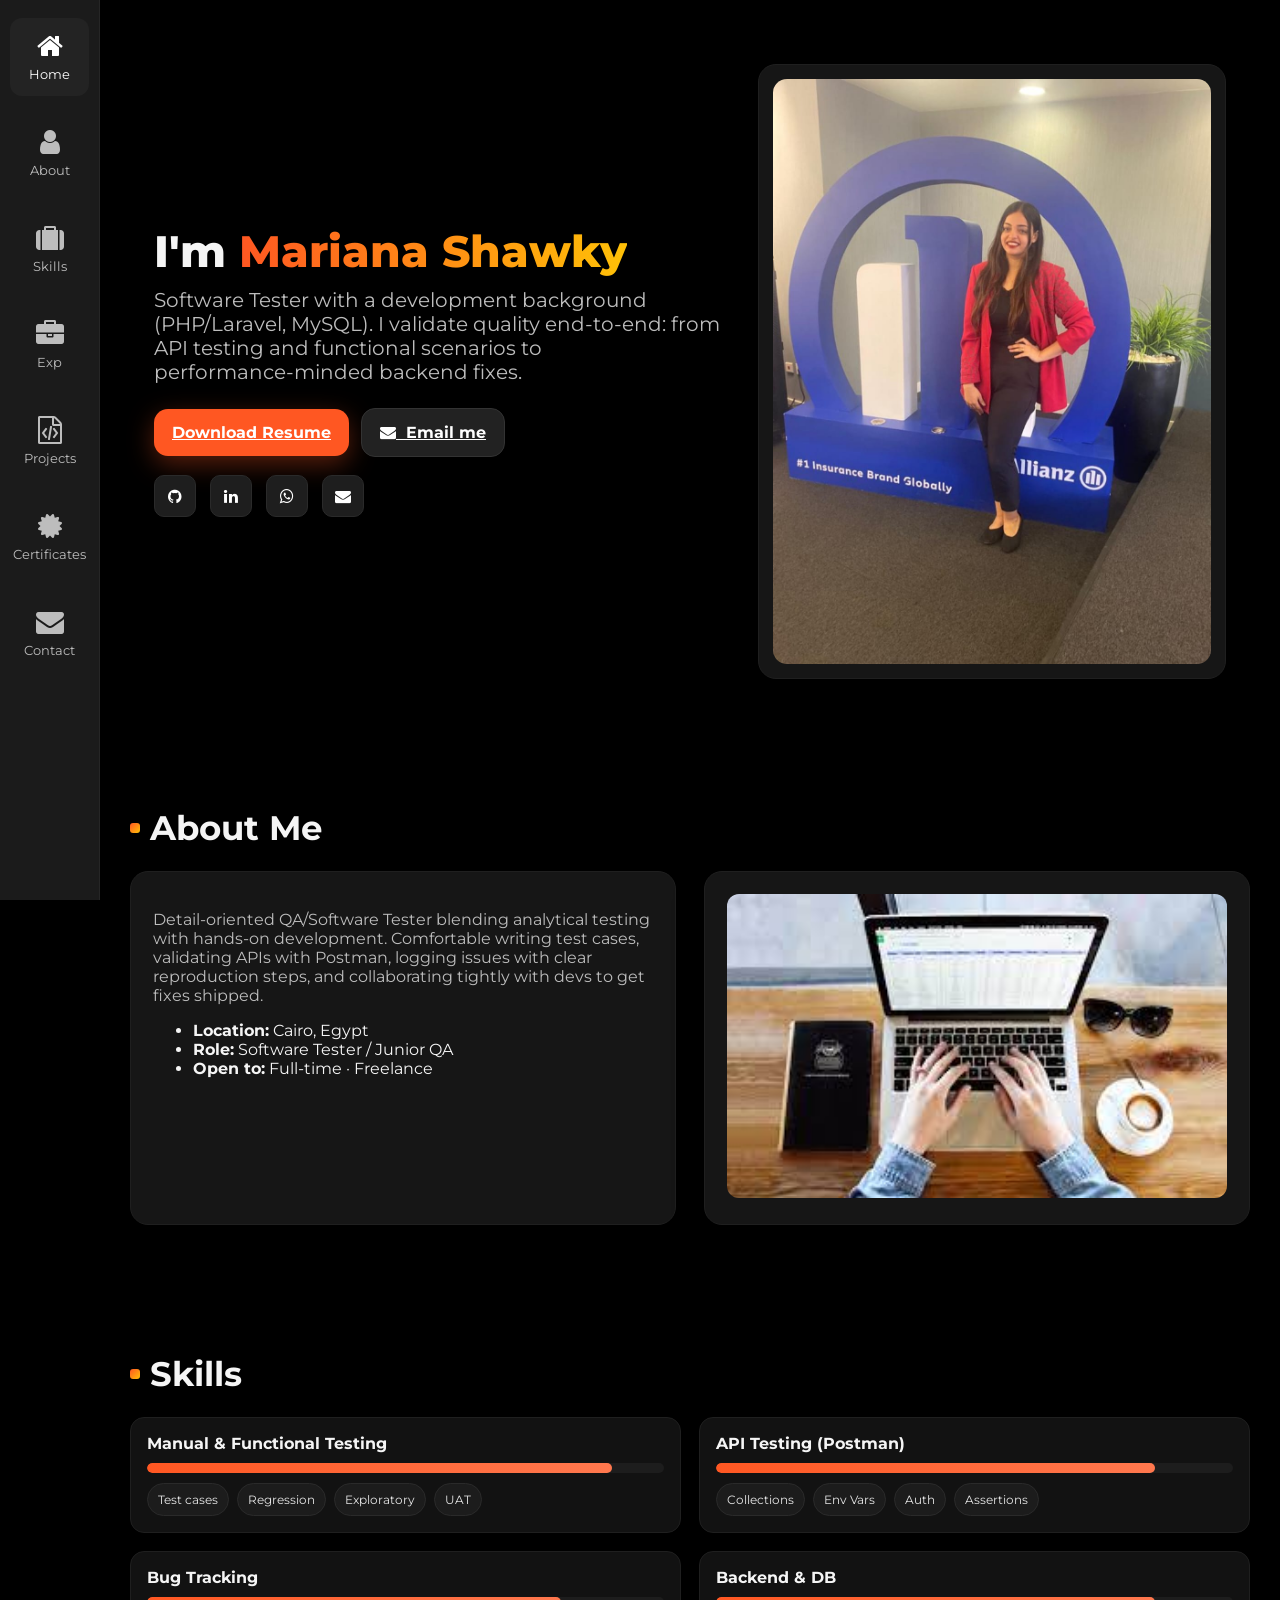
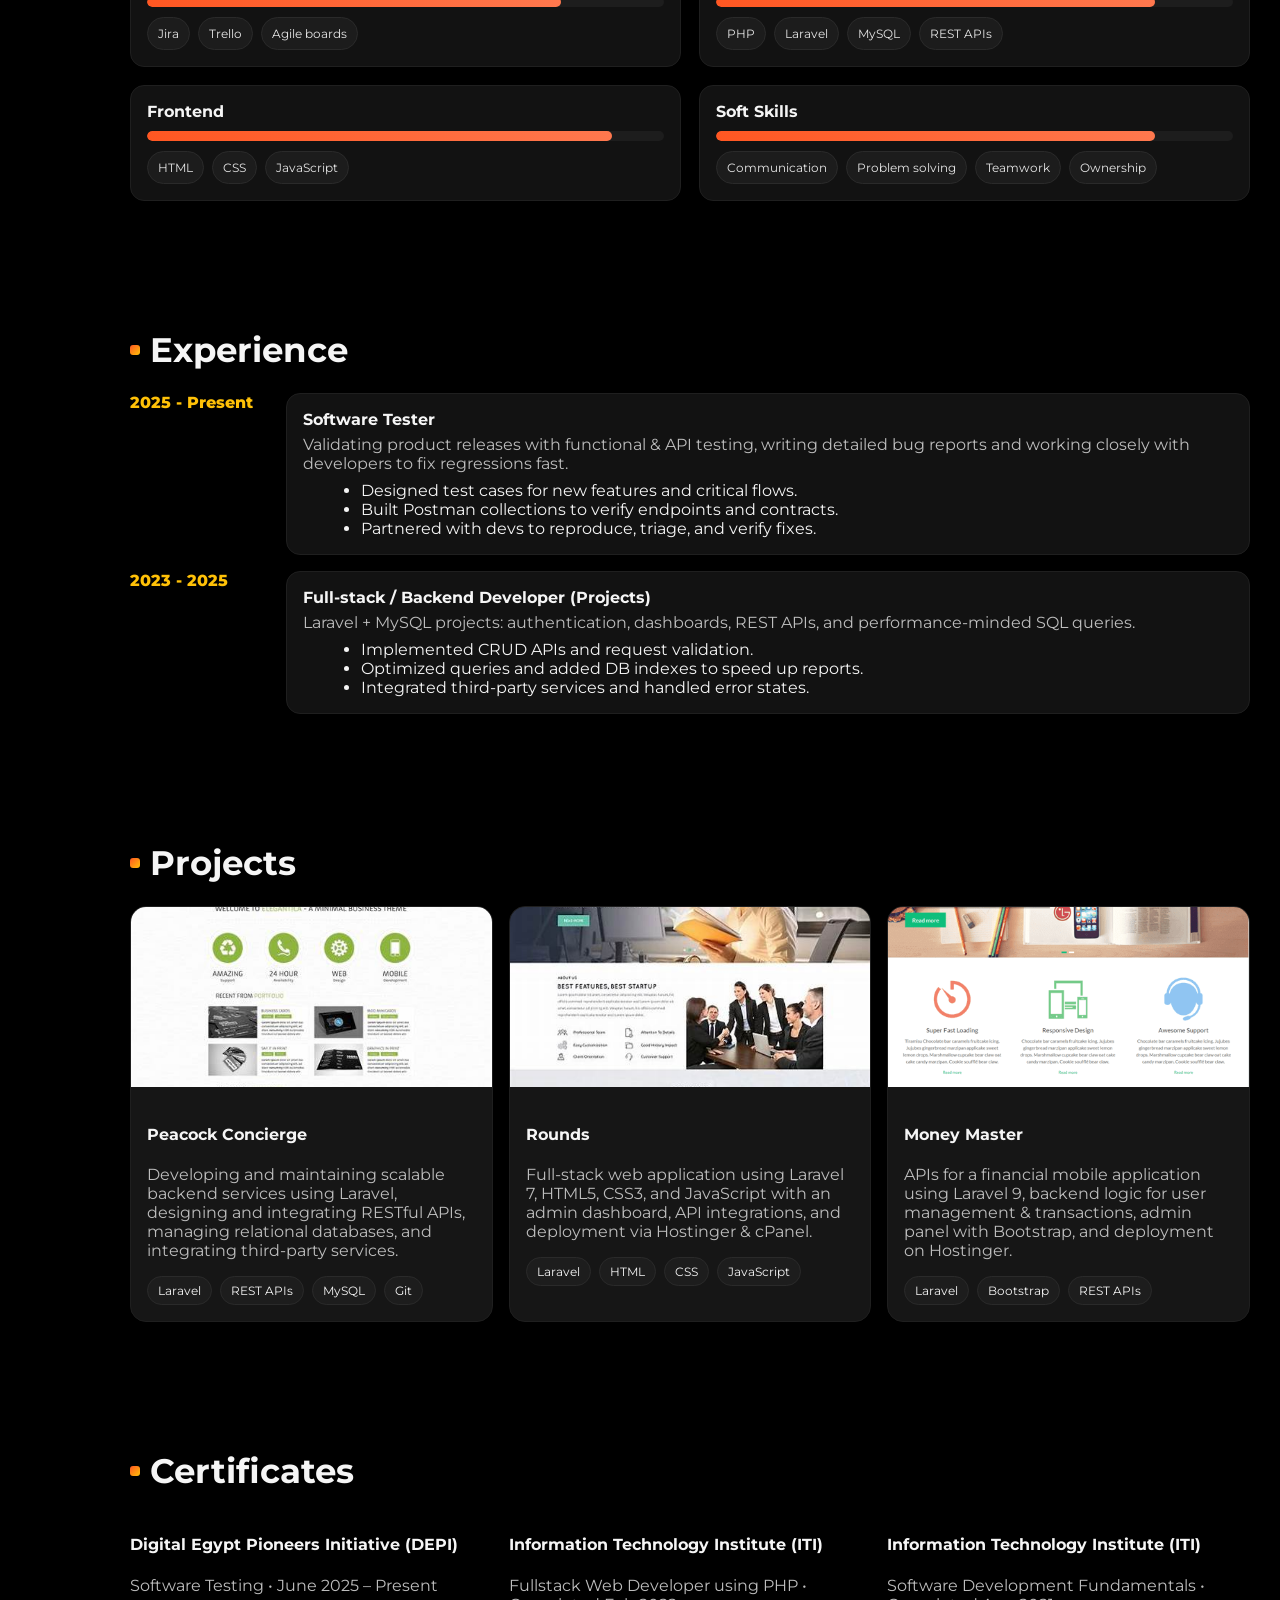
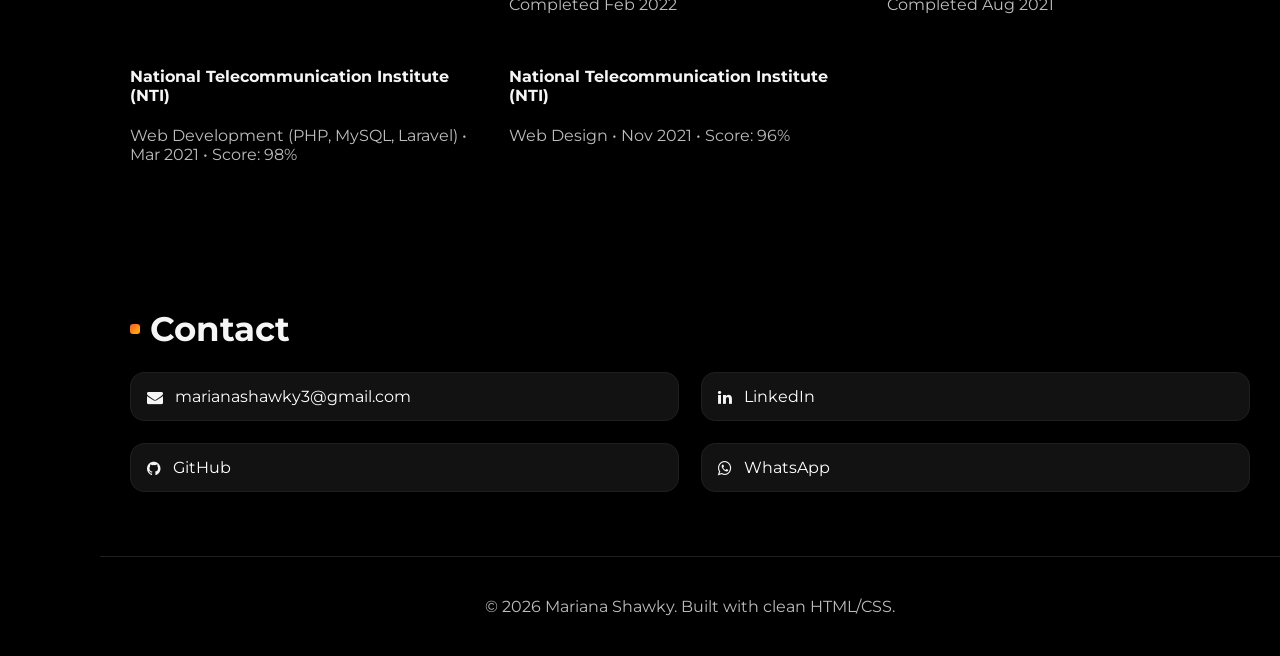
==== commit b2611767: "Restore previous Software Tester portfolio on the original Pages link. Co-authored-by: Cursor <curso" ====
--- a/index.html
+++ b/index.html
@@ -2,385 +2,423 @@
 <html lang="en">
 <head>
   <meta charset="UTF-8" />
-  <meta name="viewport" content="width=device-width, initial-scale=1.0" />
-  <meta name="description" content="Mariana Shawky — Angular Frontend Developer building polished, responsive web apps." />
-  <title>Mariana Shawky — Angular Frontend Developer</title>
-  <link rel="preconnect" href="https://fonts.googleapis.com" />
-  <link rel="preconnect" href="https://fonts.gstatic.com" crossorigin />
-  <link href="https://fonts.googleapis.com/css2?family=Fraunces:opsz,wght@9..144,500;9..144,600;9..144,700&family=Outfit:wght@300;400;500;600;700&display=swap" rel="stylesheet" />
-  <link rel="stylesheet" href="styles.css" />
+  <meta name="viewport" content="width=device-width, initial-scale=1" />
+  <title>Mariana Shawky — Portfolio</title>
+  <link rel="preconnect" href="https://fonts.googleapis.com">
+  <link rel="preconnect" href="https://fonts.gstatic.com" crossorigin>
+  <link href="https://fonts.googleapis.com/css2?family=Do+Hyeon&family=Montserrat:wght@400;600;800&display=swap" rel="stylesheet">
+  <link rel="stylesheet" href="https://cdnjs.cloudflare.com/ajax/libs/font-awesome/4.7.0/css/font-awesome.min.css">
+  <link rel="icon" href="imgs/boy3.png">
+  <style>
+    :root{
+      --bg:#000;
+      --panel:#111;
+      --text:#f5f5f5;
+      --muted:#bdbdbd;
+      --brand:#ff5722; /* orangered vibe */
+      --brand-2:#ffc107;
+      --card:#161616;
+      --ring: rgba(255, 87, 34, .35);
+      --radius: 18px;
+      --shadow: 0 10px 30px rgba(0,0,0,.35);
+    }
+    *{box-sizing:border-box}
+    html,body{height:100%}
+    body{
+      margin:0; background:var(--bg); color:var(--text); font-family:"Montserrat", system-ui, -apple-system, Segoe UI, Roboto, "Do Hyeon", sans-serif; overflow-x:hidden;
+    }
+
+    /* Sidebar */
+    .sidebar{
+      position:fixed; inset:0 auto 0 0; width:100px; background:#1b1b1b; display:flex; flex-direction:column; align-items:center; gap:18px; padding:18px 10px; border-right:1px solid #262626; z-index:50;
+    }
+    .logo{display:grid; place-items:center; width:64px; height:64px; border-radius:50%; background:linear-gradient(135deg,var(--brand),#ff784e); box-shadow:0 6px 20px var(--ring); font-weight:800; letter-spacing:.5px}
+    .logo span{font-size:.8rem}
+    .nav-link{width:100%; text-align:center; color:var(--muted); text-decoration:none; padding:14px 8px; border-radius:12px; transition:.2s ease; display:flex; flex-direction:column; align-items:center; gap:6px}
+    .nav-link i{font-size:28px}
+    .nav-link:hover,.nav-link.active{color:#fff; background:#232323}
+
+    /* Main wrapper */
+    .wrap{margin-left:100px; min-height:100%;}
+
+    /* Hero */
+    section{padding:64px 24px}
+    .container{max-width:1120px; margin:0 auto}
+    .hero{display:grid; grid-template-columns:1.1fr .9fr; gap:32px; align-items:center}
+    .title{font-size:44px; line-height:1.15; margin:0 0 12px; font-weight:800}
+    .subtitle{font-size:20px; color:var(--muted); margin:0 0 24px}
+    .cta{display:flex; gap:12px; flex-wrap:wrap; align-items:center}
+    .btn{appearance:none; border:0; background:var(--brand); color:#fff; padding:14px 18px; border-radius:14px; font-weight:700; cursor:pointer; box-shadow:0 8px 26px var(--ring); transition:transform .08s ease, box-shadow .2s ease}
+    .btn:hover{transform:translateY(-1px)}
+    .btn.ghost{background:#222; box-shadow:none; border:1px solid #333}
+    .hero-card{background:var(--card); border:1px solid #1f1f1f; padding:14px; border-radius:var(--radius); box-shadow:var(--shadow)}
+    .hero-card img{display:block; width:100%; height:auto; border-radius:14px}
+
+    /* Socials */
+    .socials{display:flex; gap:14px; margin-top:18px}
+    .socials a{width:42px; height:42px; display:grid; place-items:center; border-radius:10px; background:#1e1e1e; color:#fff; text-decoration:none; border:1px solid #2a2a2a; transition:.2s}
+    .socials a:hover{transform:translateY(-2px); box-shadow:0 8px 24px var(--ring)}
+
+    /* Section headers */
+    .section-h{font-size:34px; margin:0 0 22px; display:flex; align-items:center; gap:10px}
+    .section-h .dot{width:10px; height:10px; border-radius:3px; background:linear-gradient(135deg,var(--brand),var(--brand-2))}
+    .lead{color:var(--muted)}
+
+    /* About */
+    .about-grid{display:grid; grid-template-columns:1fr 1fr; gap:28px}
+    .card{background:var(--card); border:1px solid #1f1f1f; border-radius:var(--radius); padding:22px; box-shadow:var(--shadow)}
+
+    /* Skills */
+    .skills{display:grid; grid-template-columns:repeat(2,minmax(0,1fr)); gap:18px}
+    .skill{background:#121212; border:1px solid #1f1f1f; border-radius:14px; padding:16px}
+    .skill h4{margin:0 0 10px}
+    .bar{height:10px; border-radius:999px; background:#1d1d1d; overflow:hidden}
+    .bar > span{display:block; height:100%; background:linear-gradient(90deg,var(--brand),#ff784e); border-radius:999px}
+    .chip-row{display:flex; flex-wrap:wrap; gap:8px; margin-top:10px}
+    .chip{font-size:12px; padding:8px 10px; border-radius:999px; background:#1c1c1c; border:1px solid #2a2a2a; color:#e6e6e6}
+
+    /* Timeline */
+    .timeline{display:grid; gap:16px}
+    .t-item{display:grid; grid-template-columns:140px 1fr; gap:16px; align-items:start}
+    .t-item .when{color:var(--brand-2); font-weight:800}
+    .t-item .what{background:#121212; border:1px solid #1f1f1f; border-radius:14px; padding:16px}
+    .t-item h4{margin:0 0 6px}
+    .t-item p{margin:0; color:var(--muted)}
+    .t-item ul{margin:8px 0 0 18px}
+
+    /* Projects */
+    .grid-3{display:grid; grid-template-columns:repeat(3,minmax(0,1fr)); gap:16px}
+    .project{background:var(--card); border:1px solid #1f1f1f; border-radius:16px; overflow:hidden; display:flex; flex-direction:column}
+    .project img{width:100%; height:180px; object-fit:cover}
+    .project .p-body{padding:16px}
+    .project .tags{display:flex; flex-wrap:wrap; gap:8px; margin-top:8px}
+    .tag{font-size:12px; padding:6px 10px; border-radius:999px; background:#1d1d1d; border:1px solid #2a2a2a}
+
+    /* Contact */
+    .contact{display:grid; grid-template-columns:1fr 1fr; gap:22px}
+    .contact a{color:#fff; text-decoration:none}
+    .contact .info{display:flex; align-items:center; gap:12px; background:#121212; border:1px solid #1f1f1f; padding:14px 16px; border-radius:14px}
+
+    footer{padding:40px 24px; border-top:1px solid #1f1f1f; text-align:center; color:var(--muted)}
+
+    /* Responsive */
+    @media (max-width: 980px){
+      .hero{grid-template-columns:1fr;}
+      .about-grid{grid-template-columns:1fr}
+      .skills{grid-template-columns:1fr}
+      .grid-3{grid-template-columns:1fr 1fr}
+      .contact{grid-template-columns:1fr}
+    }
+    @media (max-width: 680px){
+      .sidebar{position:fixed; top:auto; bottom:0; left:0; right:0; width:100%; height:64px; flex-direction:row; justify-content:space-around; padding:8px; border-right:0; border-top:1px solid #262626}
+      .logo{display:none}
+      .wrap{margin:0 0 64px}
+      .nav-link{padding:8px}
+      .nav-link i{font-size:22px}
+      .title{font-size:34px}
+      .grid-3{grid-template-columns:1fr}
+    }
+  </style>
 </head>
 <body>
-  <div class="grain" aria-hidden="true"></div>
-  <div class="cursor" aria-hidden="true"></div>
-  <div class="cursor-dot" aria-hidden="true"></div>
-  <div class="scroll-progress" aria-hidden="true"></div>
-
-  <header class="site-header">
-    <div class="nav-shell">
-      <a class="brand-mark" href="#home" aria-label="Mariana Shawky home">MS</a>
-
-      <nav class="nav" aria-label="Primary">
-        <a href="#about">About</a>
-        <a href="#skills">Skills</a>
-        <a href="#work">Work</a>
-        <a href="#experience">Experience</a>
-        <a href="#contact">Contact</a>
-      </nav>
-
-      <a class="nav-cta" href="#contact">Let's talk</a>
-
-      <button class="menu-toggle" type="button" aria-label="Open menu" aria-expanded="false">
-        <span></span><span></span>
-      </button>
+  <!-- Sidebar / Dock Nav -->
+  <aside class="sidebar">
+    <a class="nav-link active" href="#home" title="Home"><i class="fa fa-home"></i><small>Home</small></a>
+    <a class="nav-link" href="#about" title="About"><i class="fa fa-user"></i><small>About</small></a>
+    <a class="nav-link" href="#skills" title="Skills"><i class="fa fa-suitcase"></i><small>Skills</small></a>
+    <a class="nav-link" href="#experience" title="Experience"><i class="fa fa-briefcase"></i><small>Exp</small></a>
+   
+   <a class="nav-link" href="#projects" title="Projects"><i class="fa fa-file-code-o"></i><small>Projects</small></a>
+       <a class="nav-link" href="#certificates"><i class="fa fa-certificate"></i><small>Certificates</small></a>
+    <a class="nav-link" href="#contact" title="Contact"><i class="fa fa-envelope"></i><small>Contact</small></a>
+  </aside>
+
+  <main class="wrap">
+    <!-- HERO -->
+    <section id="home" class="hero container">
+      <div>
+        <h1 class="title">I'm <span style="background:linear-gradient(90deg,var(--brand),var(--brand-2)); -webkit-background-clip:text; background-clip:text; color:transparent">Mariana Shawky</span></h1>
+        <p class="subtitle">Software Tester with a development background (PHP/Laravel, MySQL). I validate quality end‑to‑end: from API testing and functional scenarios to performance‑minded backend fixes.</p>
+        <div class="cta">
+          <a class="btn" href="Mariana-Shawky-CV(2) (3).pdf" target="_blank" download>Download Resume</a>
+          <a class="btn ghost" href="mailto:marianashawky3@gmail.com" target="_blank"><i class="fa fa-envelope"></i>&nbsp;&nbsp;Email me</a>
+        </div>
+        <div class="socials">
+          <a href="https://github.com/marianashawky" target="_blank" aria-label="GitHub"><i class="fa fa-github"></i></a>
+          <a href="https://www.linkedin.com/in/mariana-shawky-5a37a4198/" target="_blank" aria-label="LinkedIn"><i class="fa fa-linkedin"></i></a>
+          <a href="https://wa.me/201225540850" target="_blank" aria-label="WhatsApp"><i class="fa fa-whatsapp"></i></a>
+          <a href="mailto:marianashawky3@gmail.com" target="_blank" aria-label="Email"><i class="fa fa-envelope"></i></a>
+        </div>
+      </div>
+      <div class="hero-card">
+        <!-- keep your current image, you can replace later -->
+        <img src="imgs/WhatsApp Image 2025-08-13 at 3.09.42 PM (1).jpeg" alt="Profile image placeholder"  width="50"height="50"  />
+      </div>
+    </section>
+
+    <!-- ABOUT -->
+    <section id="about">
+      <div class="container">
+        <h2 class="section-h"><span class="dot"></span> About Me</h2>
+        <div class="about-grid">
+          <div class="card">
+            <p class="lead">Detail‑oriented QA/Software Tester blending analytical testing with hands‑on development. Comfortable writing test cases, validating APIs with Postman, logging issues with clear reproduction steps, and collaborating tightly with devs to get fixes shipped.</p>
+            <ul>
+              <li><b>Location:</b> Cairo, Egypt</li>
+              <li><b>Role:</b> Software Tester / Junior QA</li>
+              <li><b>Open to:</b> Full‑time · Freelance</li>
+            </ul>
+          </div>
+          <div class="card" style="width:100%;" >
+            <img src="imgs/aboutme3.jfif" alt="About image placeholder" style="width:100%; border-radius:12px"/>
+          </div>
+        </div>
+      </div>
+    </section>
+
+    <!-- SKILLS -->
+    <section id="skills">
+      <div class="container">
+        <h2 class="section-h"><span class="dot"></span> Skills</h2>
+        <div class="skills">
+          <div class="skill">
+            <h4>Manual & Functional Testing</h4>
+            <div class="bar" aria-label="Manual Testing 90%"><span style="width:90%"></span></div>
+            <div class="chip-row">
+              <span class="chip">Test cases</span>
+              <span class="chip">Regression</span>
+              <span class="chip">Exploratory</span>
+              <span class="chip">UAT</span>
+            </div>
+          </div>
+          <div class="skill">
+            <h4>API Testing (Postman)</h4>
+            <div class="bar" aria-label="API 85%"><span style="width:85%"></span></div>
+            <div class="chip-row">
+              <span class="chip">Collections</span>
+              <span class="chip">Env Vars</span>
+              <span class="chip">Auth</span>
+              <span class="chip">Assertions</span>
+            </div>
+          </div>
+          <div class="skill">
+            <h4>Bug Tracking</h4>
+            <div class="bar" aria-label="Bug Tracking 80%"><span style="width:80%"></span></div>
+            <div class="chip-row">
+              <span class="chip">Jira</span>
+              <span class="chip">Trello</span>
+              <span class="chip">Agile boards</span>
+            </div>
+          </div>
+          <div class="skill">
+            <h4>Backend & DB</h4>
+            <div class="bar" aria-label="Backend 85%"><span style="width:85%"></span></div>
+            <div class="chip-row">
+              <span class="chip">PHP</span>
+              <span class="chip">Laravel</span>
+              <span class="chip">MySQL</span>
+              <span class="chip">REST APIs</span>
+            </div>
+          </div>
+          <div class="skill">
+            <h4>Frontend</h4>
+            <div class="bar" aria-label="Frontend 90%"><span style="width:90%"></span></div>
+            <div class="chip-row">
+              <span class="chip">HTML</span>
+              <span class="chip">CSS</span>
+              <span class="chip">JavaScript</span>
+            </div>
+          </div>
+          <div class="skill">
+            <h4>Soft Skills</h4>
+            <div class="bar" aria-label="Soft Skills 85%"><span style="width:85%"></span></div>
+            <div class="chip-row">
+              <span class="chip">Communication</span>
+              <span class="chip">Problem solving</span>
+              <span class="chip">Teamwork</span>
+              <span class="chip">Ownership</span>
+            </div>
+          </div>
+        </div>
+      </div>
+    </section>
+
+    <!-- EXPERIENCE -->
+    <section id="experience">
+      <div class="container">
+        <h2 class="section-h"><span class="dot"></span> Experience</h2>
+        <div class="timeline">
+          <div class="t-item">
+            <div class="when">2025 - Present</div>
+            <div class="what">
+              <h4>Software Tester</h4>
+              <p>Validating product releases with functional & API testing, writing detailed bug reports and working closely with developers to fix regressions fast.</p>
+              <ul>
+                <li>Designed test cases for new features and critical flows.</li>
+                <li>Built Postman collections to verify endpoints and contracts.</li>
+                <li>Partnered with devs to reproduce, triage, and verify fixes.</li>
+              </ul>
+            </div>
+          </div>
+          <div class="t-item">
+            <div class="when">2023 - 2025</div>
+            <div class="what">
+              <h4>Full‑stack / Backend Developer (Projects)</h4>
+              <p>Laravel + MySQL projects: authentication, dashboards, REST APIs, and performance‑minded SQL queries.</p>
+              <ul>
+                <li>Implemented CRUD APIs and request validation.</li>
+                <li>Optimized queries and added DB indexes to speed up reports.</li>
+                <li>Integrated third‑party services and handled error states.</li>
+              </ul>
+            </div>
+          </div>
+        </div>
+      </div>
+    </section>
+
+ <!-- PROJECTS -->
+<section id="projects">
+  <div class="container">
+    <h2 class="section-h"><span class="dot"></span> Projects</h2>
+    <div class="grid-3">
+
+      <article class="project">
+        <img src="imgs/img1.jpeg" alt="Peacock Concierge" />
+        <div class="p-body">
+          <h4>Peacock Concierge</h4>
+          <p class="lead">
+            Developing and maintaining scalable backend services using Laravel, designing and integrating RESTful APIs, managing relational databases, and integrating third-party services.
+          </p>
+          <div class="tags">
+            <span class="tag">Laravel</span>
+            <span class="tag">REST APIs</span>
+            <span class="tag">MySQL</span>
+            <span class="tag">Git</span>
+          </div>
+        </div>
+      </article>
+
+      <article class="project">
+        <img src="imgs/img4.jpeg" alt="Rounds" />
+        <div class="p-body">
+          <h4>Rounds</h4>
+          <p class="lead">
+            Full-stack web application using Laravel 7, HTML5, CSS3, and JavaScript with an admin dashboard, API integrations, and deployment via Hostinger & cPanel.
+          </p>
+          <div class="tags">
+            <span class="tag">Laravel</span>
+            <span class="tag">HTML</span>
+            <span class="tag">CSS</span>
+            <span class="tag">JavaScript</span>
+          </div>
+        </div>
+      </article>
+
+      <article class="project">
+        <img src="imgs/img2.png" alt="Money Master" />
+        <div class="p-body">
+          <h4>Money Master</h4>
+          <p class="lead">
+            APIs for a financial mobile application using Laravel 9, backend logic for user management & transactions, admin panel with Bootstrap, and deployment on Hostinger.
+          </p>
+          <div class="tags">
+            <span class="tag">Laravel</span>
+            <span class="tag">Bootstrap</span>
+            <span class="tag">REST APIs</span>
+          </div>
+        </div>
+      </article>
+
+
+
     </div>
-  </header>
-
-  <div class="mobile-nav" hidden>
-    <a href="#about">About</a>
-    <a href="#skills">Skills</a>
-    <a href="#work">Work</a>
-    <a href="#experience">Experience</a>
-    <a href="#contact">Contact</a>
   </div>
-
-  <main>
-    <section class="hero" id="home">
-      <div class="hero-bg" aria-hidden="true">
-        <div class="mesh"></div>
-        <div class="orb orb-a"></div>
-        <div class="orb orb-b"></div>
-        <div class="orb orb-c"></div>
-        <div class="grid-fade"></div>
-      </div>
-
-      <div class="hero-inner">
-        <p class="hero-kicker reveal">
-          <span class="kicker-pulse"></span>
-          Available for Angular roles · Cairo
-        </p>
-        <h1 class="hero-name" data-split>
-          <span class="line">Mariana</span>
-          <span class="line accent">Shawky</span>
-        </h1>
-        <p class="hero-role reveal">
-          <span class="role-type" data-words="Angular Frontend Developer,Creative UI Builder,Component-driven Frontend"></span>
-          <span class="role-caret" aria-hidden="true"></span>
-        </p>
-        <p class="hero-lead reveal">
-          I build modern web interfaces with Angular — components, routing, and clean UI —
-          backed by strong HTML, CSS, and JavaScript foundations.
-        </p>
-        <div class="hero-stack reveal" aria-label="Core stack">
-          <span>Angular</span>
-          <span>TypeScript</span>
-          <span>HTML5</span>
-          <span>CSS3</span>
-          <span>JavaScript</span>
-        </div>
-        <div class="hero-actions reveal">
-          <a class="btn btn-primary magnetic" href="#work"><span>View frontend work</span></a>
-          <a class="btn btn-ghost magnetic" href="mailto:marianashawky3@gmail.com"><span>Email me</span></a>
-          <a class="btn btn-text" href="resume.html" target="_blank" rel="noopener">Download CV</a>
-        </div>
-      </div>
-
-      <div class="hero-visual reveal" aria-hidden="true">
-        <div class="hero-frame tilt">
-          <div class="code-panel">
-            <div class="code-dots"><span></span><span></span><span></span></div>
-            <pre><code><span class="c-tag">@Component</span>({
-  <span class="c-attr">selector</span>: <span class="c-str">'app-hero'</span>,
-  <span class="c-attr">template</span>: <span class="c-str">`&lt;h1&gt;{{ title }}&lt;/h1&gt;`</span>
-})
-<span class="c-tag">export class</span> HeroComponent {
-  title = <span class="c-str">'Craft with care'</span>;
-}</code></pre>
-          </div>
-          <div class="float-chip chip-a">motion</div>
-          <div class="float-chip chip-b">Angular</div>
-          <div class="float-chip chip-c">UI</div>
-        </div>
-      </div>
-
-      <a class="scroll-hint" href="#about" aria-label="Scroll to about">
-        <span>Scroll</span>
-        <i></i>
-      </a>
+</section>
+
+
+
+
+    <!-- CERTIFICATES -->
+  <!-- CERTIFICATES -->
+<section id="certificates">
+  <div class="container">
+    <h2 class="section-h"><span class="dot"></span> Certificates</h2>
+    <div class="grid-3">
+
+      <article class="certificate">
+        <div class="p-body">
+          <h4>Digital Egypt Pioneers Initiative (DEPI)</h4>
+          <p class="lead">Software Testing • June 2025 – Present</p>
+        </div>
+      </article>
+
+      <article class="certificate">
+        <div class="p-body">
+          <h4>Information Technology Institute (ITI)</h4>
+          <p class="lead">Fullstack Web Developer using PHP • Completed Feb 2022</p>
+        </div>
+      </article>
+
+      <article class="certificate">
+        <div class="p-body">
+          <h4>Information Technology Institute (ITI)</h4>
+          <p class="lead">Software Development Fundamentals • Completed Aug 2021</p>
+        </div>
+      </article>
+
+      <article class="certificate">
+        <div class="p-body">
+          <h4>National Telecommunication Institute (NTI)</h4>
+          <p class="lead">Web Development (PHP, MySQL, Laravel) • Mar 2021 • Score: 98%</p>
+        </div>
+      </article>
+
+      <article class="certificate">
+        <div class="p-body">
+          <h4>National Telecommunication Institute (NTI)</h4>
+          <p class="lead">Web Design • Nov 2021 • Score: 96%</p>
+        </div>
+      </article>
+
+    </div>
+  </div>
+</section>
+
+
+
+    <!-- CONTACT -->
+    <section id="contact">
+      <div class="container">
+        <h2 class="section-h"><span class="dot"></span> Contact</h2>
+        <div class="contact">
+          <div class="info"><i class="fa fa-envelope"></i><a href="mailto:marianashawky3@gmail.com" target="_blank">marianashawky3@gmail.com</a></div>
+          <div class="info"><i class="fa fa-linkedin"></i><a href="https://www.linkedin.com/in/mariana-shawky-5a37a4198/" target="_blank">LinkedIn</a></div>
+          <div class="info"><i class="fa fa-github"></i><a href="https://github.com/marianashawky" target="_blank">GitHub</a></div>
+          <div class="info"><i class="fa fa-whatsapp"></i><a href="https://wa.me/201225540850" target="_blank">WhatsApp</a></div>
+        </div>
+      </div>
     </section>
 
-    <div class="marquee" aria-hidden="true">
-      <div class="marquee-track">
-        <span>Angular</span><span>TypeScript</span><span>Creative UI</span><span>Responsive</span><span>Motion Design</span><span>Components</span><span>CSS Artistry</span><span>Frontend Craft</span>
-        <span>Angular</span><span>TypeScript</span><span>Creative UI</span><span>Responsive</span><span>Motion Design</span><span>Components</span><span>CSS Artistry</span><span>Frontend Craft</span>
-      </div>
-    </div>
-
-    <section class="section about" id="about">
-      <div class="container">
-        <div class="section-head reveal">
-          <p class="eyebrow">About</p>
-          <h2>Angular interfaces, built with care.</h2>
-        </div>
-
-        <div class="about-grid">
-          <p class="about-copy reveal">
-            I’m an Angular Frontend Developer focused on building scalable UI with components,
-            TypeScript, and responsive layouts. I also ship polished marketing sites with HTML,
-            CSS, and JavaScript — so design, structure, and interaction stay consistent across screens.
-          </p>
-          <ul class="about-meta reveal">
-            <li><span>Location</span><strong>Cairo, Egypt</strong></li>
-            <li><span>Focus</span><strong>Angular Frontend</strong></li>
-            <li><span>Open to</span><strong>Full-time · Freelance</strong></li>
-          </ul>
-        </div>
-      </div>
-    </section>
-
-    <section class="section skills" id="skills">
-      <div class="container">
-        <div class="section-head reveal">
-          <p class="eyebrow">Skills</p>
-          <h2>What I bring to the screen.</h2>
-        </div>
-
-        <div class="skills-grid">
-          <article class="skill-block reveal reveal-up" style="--i:0">
-            <h3>Angular</h3>
-            <div class="tags">
-              <span>Components</span><span>Modules</span><span>Routing</span><span>Services</span><span>Forms</span>
-            </div>
-          </article>
-          <article class="skill-block reveal reveal-up" style="--i:1">
-            <h3>TypeScript &amp; JS</h3>
-            <div class="tags">
-              <span>TypeScript</span><span>JavaScript (ES6+)</span><span>RxJS basics</span><span>HTTP / APIs</span>
-            </div>
-          </article>
-          <article class="skill-block reveal reveal-up" style="--i:2">
-            <h3>UI &amp; Layout</h3>
-            <div class="tags">
-              <span>HTML5</span><span>CSS3</span><span>Flexbox / Grid</span><span>Responsive design</span>
-            </div>
-          </article>
-          <article class="skill-block reveal reveal-up" style="--i:3">
-            <h3>Interaction</h3>
-            <div class="tags">
-              <span>CSS animations</span><span>Template binding</span><span>DOM &amp; events</span><span>Micro-interactions</span>
-            </div>
-          </article>
-          <article class="skill-block reveal reveal-up" style="--i:4">
-            <h3>Tools &amp; Delivery</h3>
-            <div class="tags">
-              <span>Angular CLI</span><span>Git / GitHub</span><span>Figma handoff</span><span>DevTools</span>
-            </div>
-          </article>
-          <article class="skill-block reveal reveal-up" style="--i:5">
-            <h3>Also familiar</h3>
-            <div class="tags">
-              <span>Bootstrap</span><span>PHP / Laravel</span><span>MySQL</span><span>REST APIs</span>
-            </div>
-          </article>
-        </div>
-      </div>
-    </section>
-
-    <section class="section work" id="work">
-      <div class="container">
-        <div class="section-head reveal">
-          <p class="eyebrow">Selected work</p>
-          <h2>Frontend projects that shipped.</h2>
-          <p class="section-lead">Live UI work for real brands — plus a strong focus on Angular component-driven frontend.</p>
-        </div>
-
-        <div class="projects">
-          <article class="project featured reveal reveal-project">
-            <a class="project-media digiqex tilt" href="https://abanoubsamir3004.github.io/Dental_FE_website/" target="_blank" rel="noopener noreferrer">
-              <img src="assets/projects/digiqex.jpg" alt="DigiQex orthodontic digital lab website screenshot" loading="lazy" />
-              <div class="project-overlay">
-                <span>View live site</span>
-              </div>
-            </a>
-            <div class="project-body">
-              <p class="project-index">01</p>
-              <h3>DigiQex — Orthodontic Digital Lab</h3>
-              <p>
-                Marketing site for a digital orthodontic lab: full-bleed hero, case portfolio with
-                before/after storytelling, process sections, and a practice portal entry — all responsive.
-              </p>
-              <div class="tags">
-                <span>HTML</span><span>CSS</span><span>JavaScript</span><span>UI Motion</span>
-              </div>
-              <a class="project-link" href="https://abanoubsamir3004.github.io/Dental_FE_website/" target="_blank" rel="noopener noreferrer">
-                Open project <span aria-hidden="true">→</span>
-              </a>
-            </div>
-          </article>
-
-          <article class="project featured reveal reveal-project">
-            <a class="project-media pajomar tilt" href="https://marianashawky.github.io/PAJOMAR/" target="_blank" rel="noopener noreferrer">
-              <img src="assets/projects/pajomar.jpg" alt="PAJOMAR curtains and shutters website screenshot" loading="lazy" />
-              <div class="project-overlay">
-                <span>View live site</span>
-              </div>
-            </a>
-            <div class="project-body">
-              <p class="project-index">02</p>
-              <h3>PAJOMAR — Curtains &amp; Shutters</h3>
-              <p>
-                Elegant e-commerce style landing for home textiles: category browsing, trust signals,
-                smart-curtain highlights, and clear CTAs for shop and custom projects.
-              </p>
-              <div class="tags">
-                <span>HTML</span><span>CSS</span><span>JavaScript</span><span>Responsive</span>
-              </div>
-              <a class="project-link" href="https://marianashawky.github.io/PAJOMAR/" target="_blank" rel="noopener noreferrer">
-                Open project <span aria-hidden="true">→</span>
-              </a>
-            </div>
-          </article>
-        </div>
-
-        <div class="more-work reveal">
-          <h3>Supporting experience</h3>
-          <ul class="more-list">
-            <li>
-              <strong>Rounds</strong>
-              <span>Frontend UI + admin dashboard with Laravel, HTML, CSS, JavaScript</span>
-            </li>
-            <li>
-              <strong>Money Master</strong>
-              <span>Bootstrap admin panel UI for financial flows and user management</span>
-            </li>
-            <li>
-              <strong>Peacock Concierge</strong>
-              <span>Full-stack support — APIs &amp; integrations behind the product UI</span>
-            </li>
-          </ul>
-        </div>
-      </div>
-    </section>
-
-    <section class="section experience" id="experience">
-      <div class="container">
-        <div class="section-head reveal">
-          <p class="eyebrow">Experience</p>
-          <h2>Path so far.</h2>
-        </div>
-
-        <div class="timeline">
-          <article class="t-item reveal">
-            <p class="when">2025 — Present</p>
-            <div class="what">
-              <h3>Angular Frontend Developer</h3>
-              <p>Building component-based UI with Angular, TypeScript, and responsive styling.</p>
-              <ul>
-                <li>Developing Angular components, templates, and routing for structured UI.</li>
-                <li>Using services and HTTP patterns to connect frontend views with REST APIs.</li>
-                <li>Applying TypeScript, forms, and clean component structure for maintainable code.</li>
-              </ul>
-            </div>
-          </article>
-
-          <article class="t-item reveal">
-            <p class="when">2025 — Present</p>
-            <div class="what">
-              <h3>Frontend Developer — Client Projects</h3>
-              <p>Shipped polished marketing sites with HTML, CSS, and JavaScript.</p>
-              <ul>
-                <li>Delivered DigiQex dental lab site with case galleries and multi-section storytelling.</li>
-                <li>Shipped PAJOMAR curtains brand site focused on conversion and clear product hierarchy.</li>
-                <li>Prioritized responsive layouts, motion details, and reusable UI patterns.</li>
-              </ul>
-            </div>
-          </article>
-
-          <article class="t-item reveal">
-            <p class="when">2023 — 2025</p>
-            <div class="what">
-              <h3>Web Developer — Frontend &amp; Full-stack Projects</h3>
-              <p>Built web UIs and supporting backend features across client and personal projects.</p>
-              <ul>
-                <li>Created responsive pages and admin dashboards with HTML, CSS, JavaScript, and Bootstrap.</li>
-                <li>Connected UI flows to Laravel REST APIs and MySQL data.</li>
-                <li>Improved usability through clearer layouts, validation feedback, and error states.</li>
-              </ul>
-            </div>
-          </article>
-
-          <article class="t-item reveal">
-            <p class="when">2025 — Present</p>
-            <div class="what">
-              <h3>Software Tester <em>(supporting skill)</em></h3>
-              <p>Quality practice that strengthens frontend delivery — cleaner flows and fewer UI regressions.</p>
-              <ul>
-                <li>Tested critical user journeys and edge cases before release.</li>
-                <li>Validated APIs with Postman to keep frontend integrations reliable.</li>
-                <li>Wrote clear bug reports and verified fixes with developers.</li>
-              </ul>
-            </div>
-          </article>
-        </div>
-      </div>
-    </section>
-
-    <section class="section certificates" id="certificates">
-      <div class="container">
-        <div class="section-head reveal">
-          <p class="eyebrow">Certificates</p>
-          <h2>Learning that sticks.</h2>
-        </div>
-
-        <ul class="cert-list">
-          <li class="reveal">
-            <strong>Digital Egypt Pioneers Initiative (DEPI)</strong>
-            <span>Software Testing · June 2025 – Present</span>
-          </li>
-          <li class="reveal">
-            <strong>Information Technology Institute (ITI)</strong>
-            <span>Fullstack Web Developer using PHP · Completed Feb 2022</span>
-          </li>
-          <li class="reveal">
-            <strong>Information Technology Institute (ITI)</strong>
-            <span>Software Development Fundamentals · Completed Aug 2021</span>
-          </li>
-          <li class="reveal">
-            <strong>National Telecommunication Institute (NTI)</strong>
-            <span>Web Development (PHP, MySQL, Laravel) · Mar 2021 · Score: 98%</span>
-          </li>
-          <li class="reveal">
-            <strong>National Telecommunication Institute (NTI)</strong>
-            <span>Web Design · Nov 2021 · Score: 96%</span>
-          </li>
-        </ul>
-      </div>
-    </section>
-
-    <section class="section contact" id="contact">
-      <div class="container">
-        <div class="contact-panel reveal">
-          <p class="eyebrow">Contact</p>
-          <h2>Let's build something sharp.</h2>
-          <p class="section-lead">
-            Open to Angular frontend roles and freelance UI builds. Send a brief, a Figma file, or just say hello.
-          </p>
-          <div class="contact-actions">
-            <a class="btn btn-primary" href="mailto:marianashawky3@gmail.com">marianashawky3@gmail.com</a>
-            <div class="social-row">
-              <a href="https://www.linkedin.com/in/mariana-shawky-5a37a4198" target="_blank" rel="noopener noreferrer">LinkedIn</a>
-              <a href="https://github.com/marianashawky" target="_blank" rel="noopener noreferrer">GitHub</a>
-            </div>
-          </div>
-        </div>
-      </div>
-    </section>
+    <footer>
+      © <span id="y"></span> Mariana Shawky. Built with clean HTML/CSS.
+    </footer>
   </main>
 
-  <footer class="site-footer">
-    <p>© <span id="y"></span> Mariana Shawky. Angular frontend portfolio.</p>
-  </footer>
-
-  <script src="script.js"></script>
+  <script>
+    // active link switcher on scroll (simple)
+    const sections = [...document.querySelectorAll('section[id]')];
+    const links = [...document.querySelectorAll('.nav-link')];
+    const onScroll = () => {
+      const pos = window.scrollY + 120;
+      let id = 'home';
+      for (const s of sections) {
+        if (pos >= s.offsetTop) id = s.id;
+      }
+      links.forEach(a=>a.classList.toggle('active', a.getAttribute('href')==='#'+id));
+    };
+    document.addEventListener('scroll', onScroll);
+    onScroll();
+    document.getElementById('y').textContent = new Date().getFullYear();
+  </script>
 </body>
 </html>
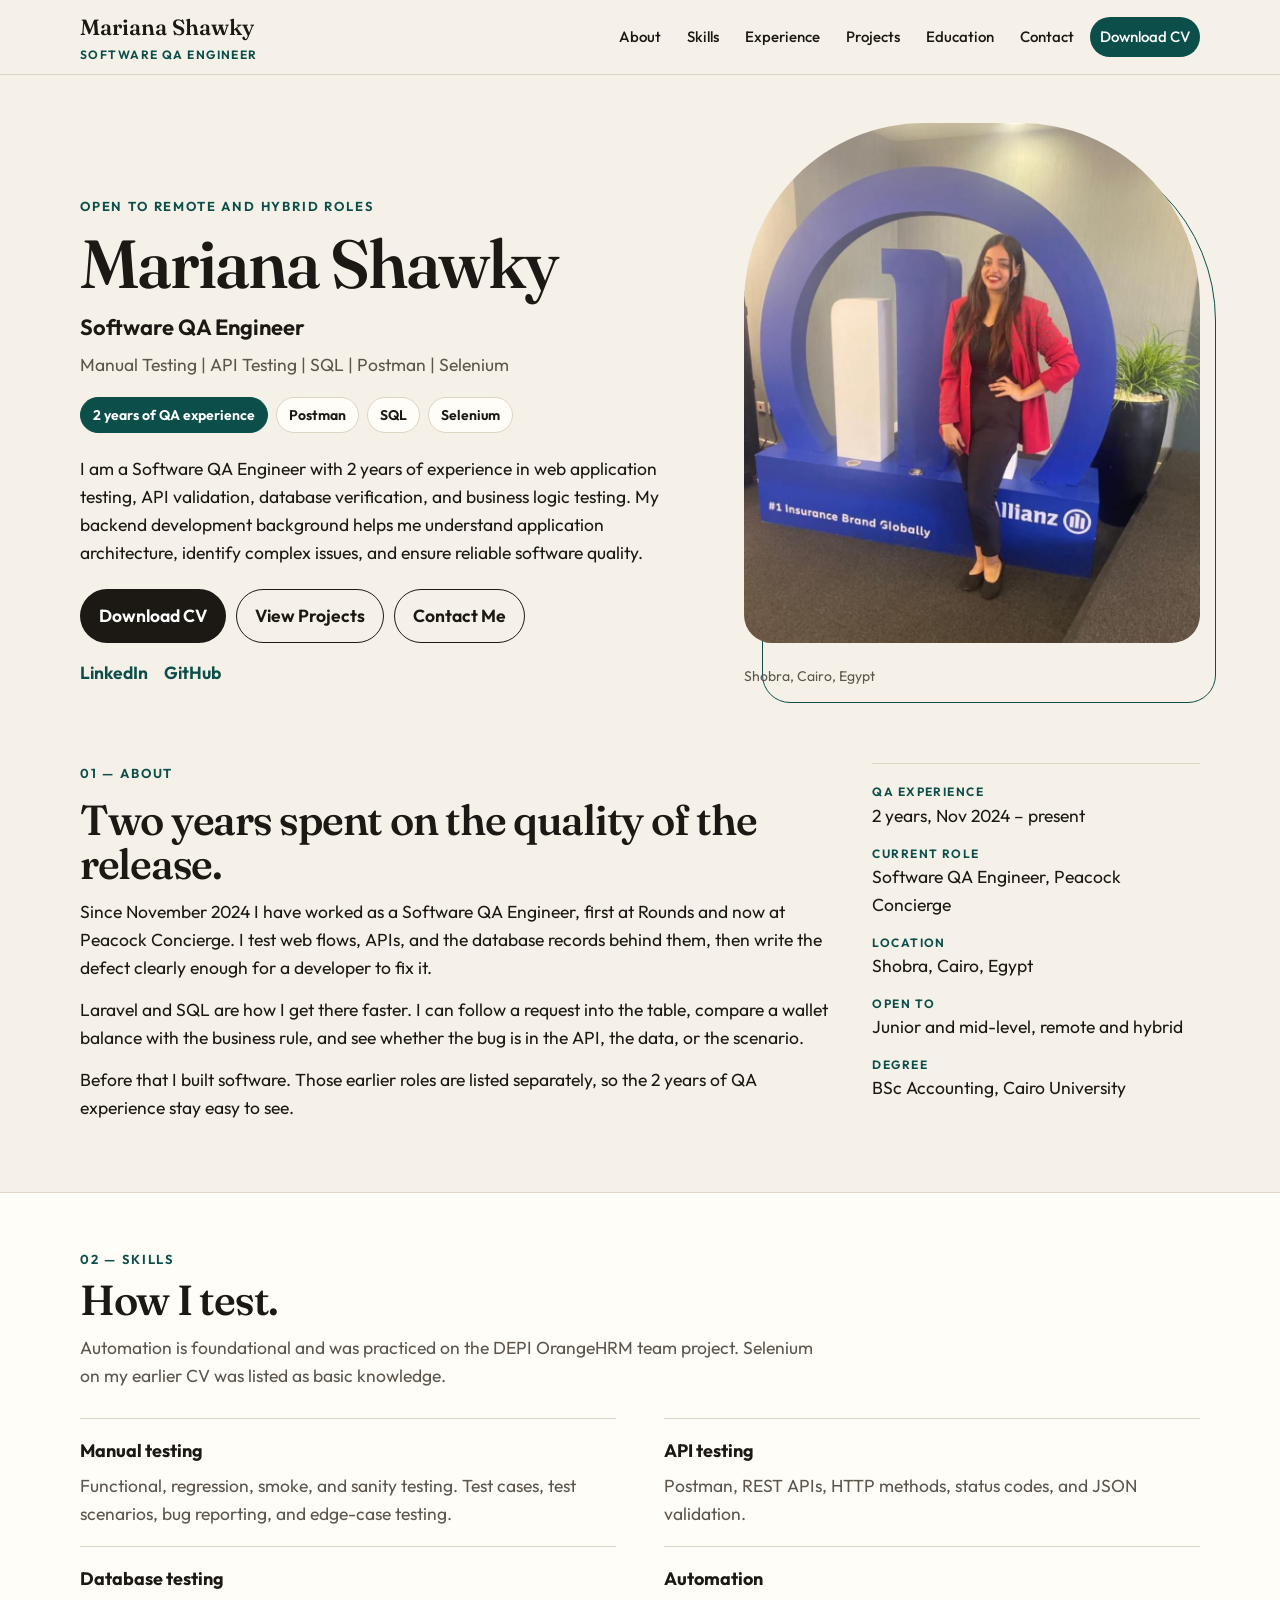
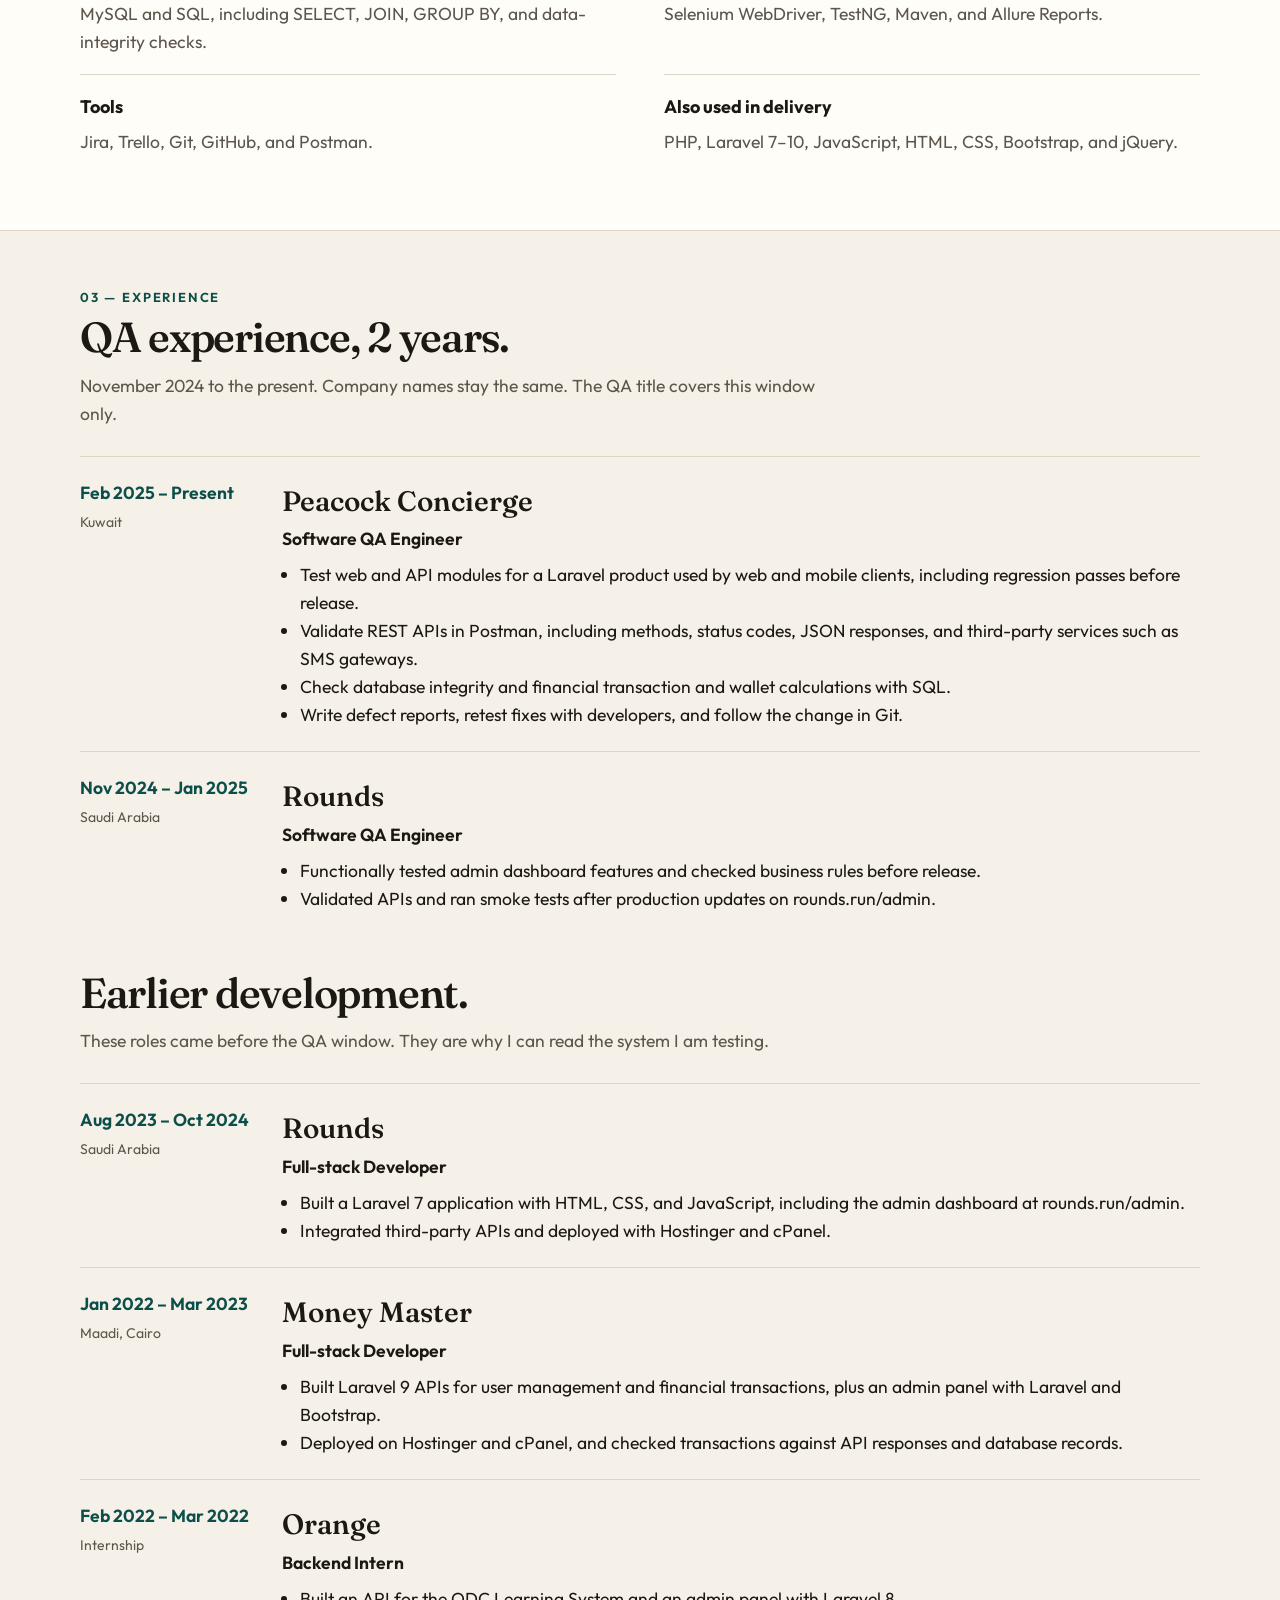
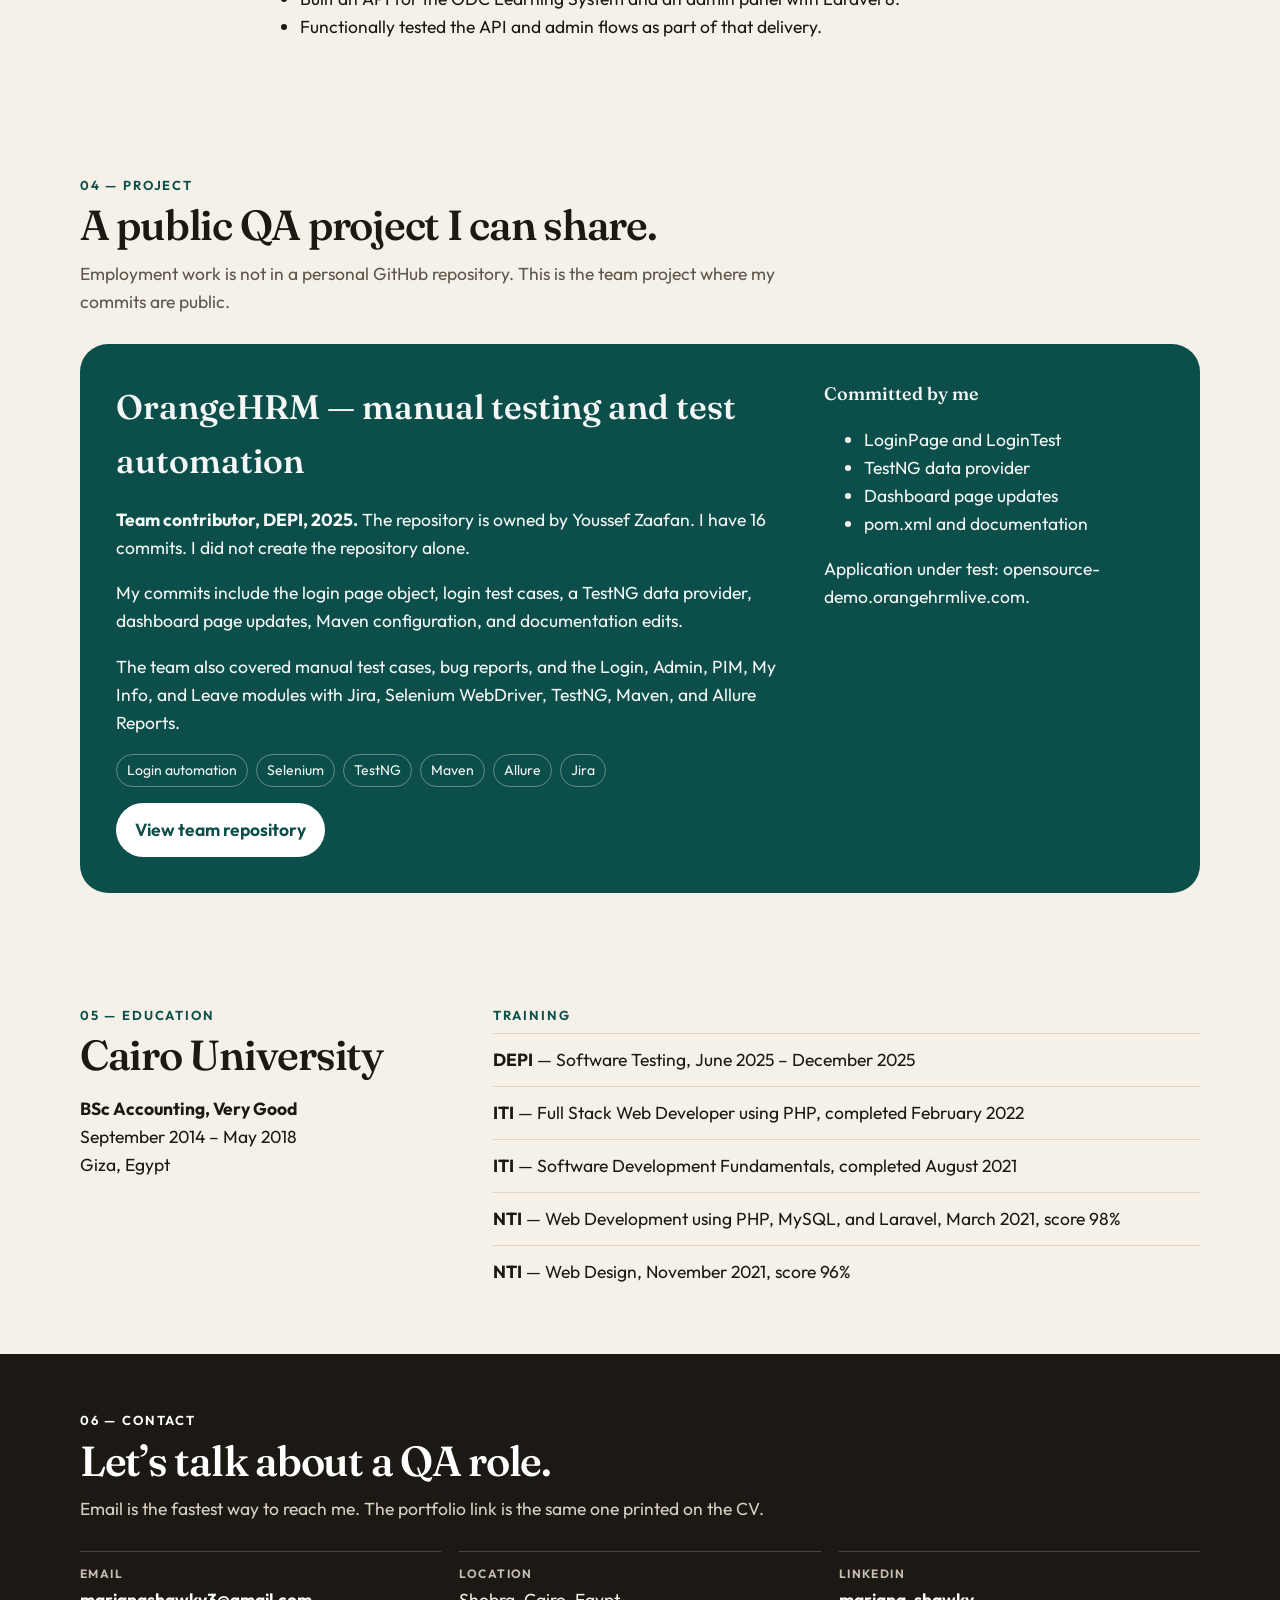
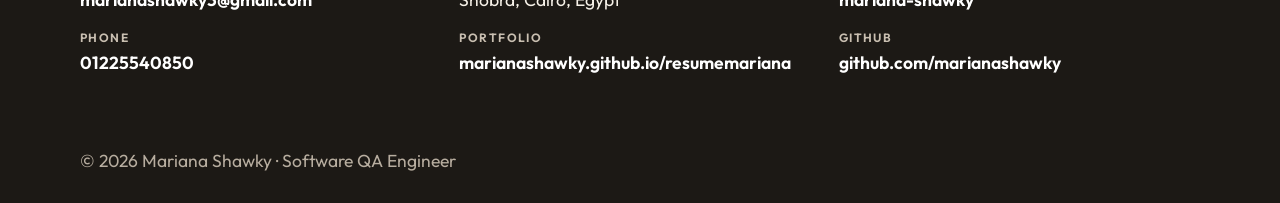
==== commit b553cd6b: "Reposition the portfolio and CV around two years of QA experience. Co-authored-by: Cursor <cursorage" ====
--- a/index.html
+++ b/index.html
@@ -3,422 +3,481 @@
 <head>
   <meta charset="UTF-8" />
   <meta name="viewport" content="width=device-width, initial-scale=1" />
-  <title>Mariana Shawky — Portfolio</title>
-  <link rel="preconnect" href="https://fonts.googleapis.com">
-  <link rel="preconnect" href="https://fonts.gstatic.com" crossorigin>
-  <link href="https://fonts.googleapis.com/css2?family=Do+Hyeon&family=Montserrat:wght@400;600;800&display=swap" rel="stylesheet">
-  <link rel="stylesheet" href="https://cdnjs.cloudflare.com/ajax/libs/font-awesome/4.7.0/css/font-awesome.min.css">
-  <link rel="icon" href="imgs/boy3.png">
+  <title>Mariana Shawky | Software QA Engineer | 2 Years</title>
+  <meta name="description" content="Mariana Shawky is a Software QA Engineer with 2 years of experience in manual testing, API testing with Postman, and SQL. Based in Cairo and open to remote and hybrid QA roles." />
+  <meta name="author" content="Mariana Shawky" />
+  <meta name="robots" content="index, follow" />
+  <link rel="canonical" href="https://marianashawky.github.io/resumemariana/" />
+  <meta property="og:type" content="website" />
+  <meta property="og:title" content="Mariana Shawky | Software QA Engineer | 2 Years" />
+  <meta property="og:description" content="2 years of QA experience across manual testing, Postman, SQL, and Selenium. Open to remote and hybrid roles." />
+  <meta property="og:url" content="https://marianashawky.github.io/resumemariana/" />
+  <meta property="og:image" content="https://marianashawky.github.io/resumemariana/imgs/WhatsApp%20Image%202025-08-13%20at%203.09.42%20PM%20(1).jpeg" />
+  <meta name="theme-color" content="#0c4f4a" />
+  <link rel="icon" href="data:image/svg+xml,%3Csvg xmlns='http://www.w3.org/2000/svg' viewBox='0 0 64 64'%3E%3Crect width='64' height='64' rx='8' fill='%230c4f4a'/%3E%3Ctext x='32' y='42' text-anchor='middle' font-family='Georgia,serif' font-size='26' fill='white'%3EMS%3C/text%3E%3C/svg%3E" />
+  <link rel="preconnect" href="https://fonts.googleapis.com" />
+  <link rel="preconnect" href="https://fonts.gstatic.com" crossorigin />
+  <link href="https://fonts.googleapis.com/css2?family=Fraunces:opsz,wght@9..144,560;9..144,680&amp;family=Outfit:wght@400;500;650&amp;display=swap" rel="stylesheet" />
+  <script type="application/ld+json">
+  {
+    "@context": "https://schema.org",
+    "@type": "Person",
+    "name": "Mariana Shawky",
+    "jobTitle": "Software QA Engineer",
+    "email": "mailto:marianashawky3@gmail.com",
+    "telephone": "+201225540850",
+    "url": "https://marianashawky.github.io/resumemariana/",
+    "address": { "@type": "PostalAddress", "addressLocality": "Cairo", "addressCountry": "EG" },
+    "sameAs": [
+      "https://www.linkedin.com/in/mariana-shawky-5a37a4198/",
+      "https://github.com/marianashawky"
+    ]
+  }
+  </script>
   <style>
-    :root{
-      --bg:#000;
-      --panel:#111;
-      --text:#f5f5f5;
-      --muted:#bdbdbd;
-      --brand:#ff5722; /* orangered vibe */
-      --brand-2:#ffc107;
-      --card:#161616;
-      --ring: rgba(255, 87, 34, .35);
-      --radius: 18px;
-      --shadow: 0 10px 30px rgba(0,0,0,.35);
-    }
-    *{box-sizing:border-box}
-    html,body{height:100%}
-    body{
-      margin:0; background:var(--bg); color:var(--text); font-family:"Montserrat", system-ui, -apple-system, Segoe UI, Roboto, "Do Hyeon", sans-serif; overflow-x:hidden;
-    }
-
-    /* Sidebar */
-    .sidebar{
-      position:fixed; inset:0 auto 0 0; width:100px; background:#1b1b1b; display:flex; flex-direction:column; align-items:center; gap:18px; padding:18px 10px; border-right:1px solid #262626; z-index:50;
-    }
-    .logo{display:grid; place-items:center; width:64px; height:64px; border-radius:50%; background:linear-gradient(135deg,var(--brand),#ff784e); box-shadow:0 6px 20px var(--ring); font-weight:800; letter-spacing:.5px}
-    .logo span{font-size:.8rem}
-    .nav-link{width:100%; text-align:center; color:var(--muted); text-decoration:none; padding:14px 8px; border-radius:12px; transition:.2s ease; display:flex; flex-direction:column; align-items:center; gap:6px}
-    .nav-link i{font-size:28px}
-    .nav-link:hover,.nav-link.active{color:#fff; background:#232323}
-
-    /* Main wrapper */
-    .wrap{margin-left:100px; min-height:100%;}
-
-    /* Hero */
-    section{padding:64px 24px}
-    .container{max-width:1120px; margin:0 auto}
-    .hero{display:grid; grid-template-columns:1.1fr .9fr; gap:32px; align-items:center}
-    .title{font-size:44px; line-height:1.15; margin:0 0 12px; font-weight:800}
-    .subtitle{font-size:20px; color:var(--muted); margin:0 0 24px}
-    .cta{display:flex; gap:12px; flex-wrap:wrap; align-items:center}
-    .btn{appearance:none; border:0; background:var(--brand); color:#fff; padding:14px 18px; border-radius:14px; font-weight:700; cursor:pointer; box-shadow:0 8px 26px var(--ring); transition:transform .08s ease, box-shadow .2s ease}
-    .btn:hover{transform:translateY(-1px)}
-    .btn.ghost{background:#222; box-shadow:none; border:1px solid #333}
-    .hero-card{background:var(--card); border:1px solid #1f1f1f; padding:14px; border-radius:var(--radius); box-shadow:var(--shadow)}
-    .hero-card img{display:block; width:100%; height:auto; border-radius:14px}
-
-    /* Socials */
-    .socials{display:flex; gap:14px; margin-top:18px}
-    .socials a{width:42px; height:42px; display:grid; place-items:center; border-radius:10px; background:#1e1e1e; color:#fff; text-decoration:none; border:1px solid #2a2a2a; transition:.2s}
-    .socials a:hover{transform:translateY(-2px); box-shadow:0 8px 24px var(--ring)}
-
-    /* Section headers */
-    .section-h{font-size:34px; margin:0 0 22px; display:flex; align-items:center; gap:10px}
-    .section-h .dot{width:10px; height:10px; border-radius:3px; background:linear-gradient(135deg,var(--brand),var(--brand-2))}
-    .lead{color:var(--muted)}
-
-    /* About */
-    .about-grid{display:grid; grid-template-columns:1fr 1fr; gap:28px}
-    .card{background:var(--card); border:1px solid #1f1f1f; border-radius:var(--radius); padding:22px; box-shadow:var(--shadow)}
-
-    /* Skills */
-    .skills{display:grid; grid-template-columns:repeat(2,minmax(0,1fr)); gap:18px}
-    .skill{background:#121212; border:1px solid #1f1f1f; border-radius:14px; padding:16px}
-    .skill h4{margin:0 0 10px}
-    .bar{height:10px; border-radius:999px; background:#1d1d1d; overflow:hidden}
-    .bar > span{display:block; height:100%; background:linear-gradient(90deg,var(--brand),#ff784e); border-radius:999px}
-    .chip-row{display:flex; flex-wrap:wrap; gap:8px; margin-top:10px}
-    .chip{font-size:12px; padding:8px 10px; border-radius:999px; background:#1c1c1c; border:1px solid #2a2a2a; color:#e6e6e6}
-
-    /* Timeline */
-    .timeline{display:grid; gap:16px}
-    .t-item{display:grid; grid-template-columns:140px 1fr; gap:16px; align-items:start}
-    .t-item .when{color:var(--brand-2); font-weight:800}
-    .t-item .what{background:#121212; border:1px solid #1f1f1f; border-radius:14px; padding:16px}
-    .t-item h4{margin:0 0 6px}
-    .t-item p{margin:0; color:var(--muted)}
-    .t-item ul{margin:8px 0 0 18px}
-
-    /* Projects */
-    .grid-3{display:grid; grid-template-columns:repeat(3,minmax(0,1fr)); gap:16px}
-    .project{background:var(--card); border:1px solid #1f1f1f; border-radius:16px; overflow:hidden; display:flex; flex-direction:column}
-    .project img{width:100%; height:180px; object-fit:cover}
-    .project .p-body{padding:16px}
-    .project .tags{display:flex; flex-wrap:wrap; gap:8px; margin-top:8px}
-    .tag{font-size:12px; padding:6px 10px; border-radius:999px; background:#1d1d1d; border:1px solid #2a2a2a}
-
-    /* Contact */
-    .contact{display:grid; grid-template-columns:1fr 1fr; gap:22px}
-    .contact a{color:#fff; text-decoration:none}
-    .contact .info{display:flex; align-items:center; gap:12px; background:#121212; border:1px solid #1f1f1f; padding:14px 16px; border-radius:14px}
-
-    footer{padding:40px 24px; border-top:1px solid #1f1f1f; text-align:center; color:var(--muted)}
-
-    /* Responsive */
-    @media (max-width: 980px){
-      .hero{grid-template-columns:1fr;}
-      .about-grid{grid-template-columns:1fr}
-      .skills{grid-template-columns:1fr}
-      .grid-3{grid-template-columns:1fr 1fr}
-      .contact{grid-template-columns:1fr}
-    }
-    @media (max-width: 680px){
-      .sidebar{position:fixed; top:auto; bottom:0; left:0; right:0; width:100%; height:64px; flex-direction:row; justify-content:space-around; padding:8px; border-right:0; border-top:1px solid #262626}
-      .logo{display:none}
-      .wrap{margin:0 0 64px}
-      .nav-link{padding:8px}
-      .nav-link i{font-size:22px}
-      .title{font-size:34px}
-      .grid-3{grid-template-columns:1fr}
-    }
+    :root {
+      --ink: #1c1915;
+      --teal: #0c4f4a;
+      --teal-2: #14675f;
+      --cream: #f6f1e8;
+      --paper: #fffdf8;
+      --sand: #ebe3d4;
+      --muted: #5c564c;
+      --line: #ddd4c4;
+      --max: 1120px;
+    }
+    * { box-sizing: border-box; }
+    html { scroll-behavior: smooth; }
+    body {
+      margin: 0;
+      background: var(--cream);
+      color: var(--ink);
+      font-family: Outfit, "Segoe UI", sans-serif;
+      font-size: 17.5px;
+      line-height: 1.6;
+    }
+    img { max-width: 100%; display: block; }
+    a { color: var(--teal); }
+    :focus-visible { outline: 3px solid var(--teal); outline-offset: 3px; }
+    .skip { position: absolute; left: 12px; top: -48px; background: var(--teal); color: #fff; padding: 8px 12px; z-index: 20; }
+    .skip:focus { top: 12px; }
+    .wrap { width: min(var(--max), calc(100% - 40px)); margin: 0 auto; }
+    .site-header {
+      position: sticky; top: 0; z-index: 30;
+      background: rgba(246, 241, 232, 0.94);
+      border-bottom: 1px solid var(--line);
+      backdrop-filter: blur(8px);
+    }
+    .header-inner {
+      width: min(var(--max), calc(100% - 40px));
+      margin: 0 auto; min-height: 74px;
+      display: flex; align-items: center; justify-content: space-between; gap: 16px;
+    }
+    .brand { text-decoration: none; color: var(--ink); font-family: Fraunces, Georgia, serif; font-size: 22px; font-weight: 560; }
+    .brand small { display: block; font-family: Outfit, sans-serif; font-size: 12px; letter-spacing: 0.12em; text-transform: uppercase; color: var(--teal); font-weight: 650; }
+    .nav-toggle { display: none; border: 1px solid var(--line); background: var(--paper); border-radius: 8px; padding: 8px 10px; }
+    .nav-toggle span { display: block; width: 18px; height: 2px; background: var(--ink); margin: 4px 0; }
+    #site-nav { display: flex; align-items: center; gap: 6px; }
+    #site-nav a { color: var(--ink); text-decoration: none; font-weight: 500; font-size: 15px; padding: 8px 10px; }
+    #site-nav a:hover, #site-nav a.active { color: var(--teal); }
+    .nav-cv { background: var(--teal); color: #fff !important; border-radius: 999px; }
+    .nav-cv:hover { background: var(--teal-2); }
+    .hero { padding: 48px 0 20px; }
+    .hero-grid { display: grid; grid-template-columns: 1.15fr 0.85fr; gap: 48px; align-items: end; }
+    .kicker { margin: 0 0 14px; color: var(--teal); font-weight: 650; letter-spacing: 0.14em; text-transform: uppercase; font-size: 13px; }
+    h1 { font-family: Fraunces, Georgia, serif; font-size: 68px; line-height: 0.95; font-weight: 560; margin: 0 0 14px; letter-spacing: -0.03em; }
+    .role { margin: 0; font-size: 22px; font-weight: 650; }
+    .subtitle { margin: 6px 0 18px; color: var(--muted); }
+    .intro { margin: 0 0 22px; max-width: 58ch; }
+    .stats { display: flex; flex-wrap: wrap; gap: 8px; margin: 0 0 22px; padding: 0; list-style: none; }
+    .stats li { background: var(--paper); border: 1px solid var(--line); border-radius: 999px; padding: 6px 12px; font-size: 14px; font-weight: 650; }
+    .stats li:first-child { background: var(--teal); color: #fff; border-color: var(--teal); }
+    .cta { display: flex; flex-wrap: wrap; gap: 10px; }
+    .btn { display: inline-flex; align-items: center; text-decoration: none; border-radius: 999px; padding: 12px 18px; font-weight: 650; border: 1px solid transparent; }
+    .btn.primary { background: var(--ink); color: #fff; }
+    .btn.primary:hover { background: var(--teal); color: #fff; }
+    .btn.secondary { background: transparent; color: var(--ink); border-color: var(--ink); }
+    .btn.secondary:hover { background: var(--ink); color: #fff; }
+    .socials { display: flex; gap: 16px; margin-top: 16px; font-weight: 650; }
+    .socials a { text-decoration: none; }
+    .portrait { position: relative; margin: 0; }
+    .portrait img { width: 100%; height: 520px; object-fit: cover; object-position: center 18%; border-radius: 180px 180px 28px 28px; }
+    .portrait::after { content: ""; position: absolute; inset: 18px -16px -16px 18px; border: 1px solid var(--teal); border-radius: 180px 180px 28px 28px; z-index: -1; }
+    .portrait figcaption { margin-top: 22px; color: var(--muted); font-size: 14px; }
+    section { padding: 56px 0; }
+    .section-label { margin: 0 0 8px; color: var(--teal); font-size: 13px; font-weight: 650; letter-spacing: 0.14em; text-transform: uppercase; }
+    h2 { font-family: Fraunces, Georgia, serif; font-size: 42px; font-weight: 560; line-height: 1.05; margin: 0 0 12px; letter-spacing: -0.03em; }
+    .section-lead { margin: 0 0 28px; max-width: 68ch; color: var(--muted); }
+    .about-grid { display: grid; grid-template-columns: 1.4fr 0.6fr; gap: 28px; align-items: start; }
+    .about-grid p { margin: 0 0 14px; }
+    .facts { list-style: none; margin: 0; padding: 18px 0 0; border-top: 1px solid var(--line); display: grid; gap: 14px; }
+    .facts span { display: block; font-size: 12px; letter-spacing: 0.12em; text-transform: uppercase; color: var(--teal); font-weight: 650; }
+    .band { background: var(--paper); border-block: 1px solid var(--line); }
+    .skills { display: grid; grid-template-columns: 1fr 1fr; gap: 0 48px; }
+    .skill { padding: 18px 0; border-top: 1px solid var(--line); }
+    .skill h3 { margin: 0 0 6px; font-size: 18px; }
+    .skill p { margin: 0; color: var(--muted); }
+    .timeline { display: grid; gap: 0; }
+    .job { display: grid; grid-template-columns: 180px 1fr; gap: 22px; padding: 22px 0; border-top: 1px solid var(--line); }
+    .when { margin: 0; color: var(--teal); font-weight: 650; }
+    .where { margin: 4px 0 0; color: var(--muted); font-size: 14px; }
+    .job h3 { margin: 0; font-family: Fraunces, Georgia, serif; font-size: 28px; font-weight: 560; }
+    .job .title { margin: 2px 0 8px; font-weight: 650; }
+    .job ul { margin: 0; padding-left: 18px; }
+    .earlier { margin-top: 36px; }
+    .project {
+      background: var(--teal); color: #f4f7f6;
+      border-radius: 28px; padding: 36px;
+      display: grid; grid-template-columns: 1.4fr 0.7fr; gap: 28px;
+    }
+    .project h3 { font-family: Fraunces, Georgia, serif; font-size: 34px; font-weight: 560; margin: 0 0 8px; }
+    .project a { color: #fff; }
+    .project .btn { background: #fff; color: var(--teal); }
+    .project .btn:hover { background: var(--cream); }
+    .tags { display: flex; flex-wrap: wrap; gap: 8px; margin: 16px 0; padding: 0; list-style: none; }
+    .tags li { border: 1px solid rgba(255,255,255,.35); border-radius: 999px; padding: 4px 10px; font-size: 14px; }
+    .side h3 { margin-top: 0; font-size: 18px; }
+    .edu { display: grid; grid-template-columns: 0.7fr 1.3fr; gap: 32px; }
+    .cert-list { list-style: none; margin: 0; padding: 0; }
+    .cert-list li { padding: 12px 0; border-top: 1px solid var(--line); }
+    .contact-band { background: var(--ink); color: #f6f1e8; }
+    .contact-band h2, .contact-band .section-label { color: #fff; }
+    .contact-band .section-lead { color: #d9d0c2; }
+    .contact-grid { display: grid; grid-template-columns: 1fr 1fr 1fr; gap: 18px; }
+    .contact-grid span { display: block; font-size: 12px; letter-spacing: 0.12em; text-transform: uppercase; color: #c9bfb1; font-weight: 650; }
+    .contact-grid p { margin: 2px 0 14px; }
+    .contact-grid a { color: #fff; font-weight: 650; text-decoration: none; }
+    .contact-grid article { border-top: 1px solid rgba(255,255,255,.2); padding-top: 12px; }
+    footer { background: var(--ink); color: #b7ad9f; padding: 0 0 28px; }
+    @media (max-width: 900px) {
+      h1 { font-size: 48px; }
+      .hero-grid, .about-grid, .skills, .job, .project, .edu, .contact-grid { grid-template-columns: 1fr; }
+      .portrait img { height: 420px; }
+      .nav-toggle { display: block; }
+      #site-nav {
+        display: none; position: absolute; left: 0; right: 0; top: 74px;
+        background: var(--cream); border-bottom: 1px solid var(--line);
+        flex-direction: column; align-items: stretch; padding: 8px 16px 16px;
+      }
+      #site-nav.open { display: flex; }
+      .nav-cv { text-align: center; }
+    }
+    @media (max-width: 640px) {
+      h1 { font-size: 40px; }
+      h2 { font-size: 34px; }
+      .wrap, .header-inner { width: min(var(--max), calc(100% - 28px)); }
+      .project { padding: 24px; }
+    }
+    @media (prefers-reduced-motion: reduce) { html { scroll-behavior: auto; } }
   </style>
 </head>
 <body>
-  <!-- Sidebar / Dock Nav -->
-  <aside class="sidebar">
-    <a class="nav-link active" href="#home" title="Home"><i class="fa fa-home"></i><small>Home</small></a>
-    <a class="nav-link" href="#about" title="About"><i class="fa fa-user"></i><small>About</small></a>
-    <a class="nav-link" href="#skills" title="Skills"><i class="fa fa-suitcase"></i><small>Skills</small></a>
-    <a class="nav-link" href="#experience" title="Experience"><i class="fa fa-briefcase"></i><small>Exp</small></a>
-   
-   <a class="nav-link" href="#projects" title="Projects"><i class="fa fa-file-code-o"></i><small>Projects</small></a>
-       <a class="nav-link" href="#certificates"><i class="fa fa-certificate"></i><small>Certificates</small></a>
-    <a class="nav-link" href="#contact" title="Contact"><i class="fa fa-envelope"></i><small>Contact</small></a>
-  </aside>
-
-  <main class="wrap">
-    <!-- HERO -->
-    <section id="home" class="hero container">
-      <div>
-        <h1 class="title">I'm <span style="background:linear-gradient(90deg,var(--brand),var(--brand-2)); -webkit-background-clip:text; background-clip:text; color:transparent">Mariana Shawky</span></h1>
-        <p class="subtitle">Software Tester with a development background (PHP/Laravel, MySQL). I validate quality end‑to‑end: from API testing and functional scenarios to performance‑minded backend fixes.</p>
-        <div class="cta">
-          <a class="btn" href="Mariana-Shawky-CV(2) (3).pdf" target="_blank" download>Download Resume</a>
-          <a class="btn ghost" href="mailto:marianashawky3@gmail.com" target="_blank"><i class="fa fa-envelope"></i>&nbsp;&nbsp;Email me</a>
-        </div>
-        <div class="socials">
-          <a href="https://github.com/marianashawky" target="_blank" aria-label="GitHub"><i class="fa fa-github"></i></a>
-          <a href="https://www.linkedin.com/in/mariana-shawky-5a37a4198/" target="_blank" aria-label="LinkedIn"><i class="fa fa-linkedin"></i></a>
-          <a href="https://wa.me/201225540850" target="_blank" aria-label="WhatsApp"><i class="fa fa-whatsapp"></i></a>
-          <a href="mailto:marianashawky3@gmail.com" target="_blank" aria-label="Email"><i class="fa fa-envelope"></i></a>
-        </div>
-      </div>
-      <div class="hero-card">
-        <!-- keep your current image, you can replace later -->
-        <img src="imgs/WhatsApp Image 2025-08-13 at 3.09.42 PM (1).jpeg" alt="Profile image placeholder"  width="50"height="50"  />
-      </div>
-    </section>
-
-    <!-- ABOUT -->
+  <a class="skip" href="#main">Skip to content</a>
+  <header class="site-header">
+    <div class="header-inner">
+      <a class="brand" href="#home">Mariana Shawky<small>Software QA Engineer</small></a>
+      <button class="nav-toggle" type="button" aria-expanded="false" aria-controls="site-nav">
+        <span></span><span></span><span></span>
+        <span style="position:absolute;width:1px;height:1px;overflow:hidden;clip:rect(0 0 0 0)">Menu</span>
+      </button>
+      <nav id="site-nav" aria-label="Primary">
+        <a href="#about">About</a>
+        <a href="#skills">Skills</a>
+        <a href="#experience">Experience</a>
+        <a href="#projects">Projects</a>
+        <a href="#education">Education</a>
+        <a href="#contact">Contact</a>
+        <a class="nav-cv" href="Mariana-Shawky-QA-Engineer-CV.pdf" download>Download CV</a>
+      </nav>
+    </div>
+  </header>
+
+  <main id="main">
+    <section class="hero" id="home">
+      <div class="wrap hero-grid">
+        <div>
+          <p class="kicker">Open to remote and hybrid roles</p>
+          <h1>Mariana Shawky</h1>
+          <p class="role">Software QA Engineer</p>
+          <p class="subtitle">Manual Testing | API Testing | SQL | Postman | Selenium</p>
+          <ul class="stats">
+            <li>2 years of QA experience</li>
+            <li>Postman</li>
+            <li>SQL</li>
+            <li>Selenium</li>
+          </ul>
+          <p class="intro">I am a Software QA Engineer with 2 years of experience in web application testing, API validation, database verification, and business logic testing. My backend development background helps me understand application architecture, identify complex issues, and ensure reliable software quality.</p>
+          <div class="cta">
+            <a class="btn primary" href="Mariana-Shawky-QA-Engineer-CV.pdf" download>Download CV</a>
+            <a class="btn secondary" href="#projects">View Projects</a>
+            <a class="btn secondary" href="#contact">Contact Me</a>
+          </div>
+          <div class="socials">
+            <a href="https://www.linkedin.com/in/mariana-shawky-5a37a4198/" target="_blank" rel="noopener noreferrer">LinkedIn</a>
+            <a href="https://github.com/marianashawky" target="_blank" rel="noopener noreferrer">GitHub</a>
+          </div>
+        </div>
+        <figure class="portrait">
+          <img src="imgs/WhatsApp Image 2025-08-13 at 3.09.42 PM (1).jpeg" alt="Mariana Shawky" width="640" height="800" />
+          <figcaption>Shobra, Cairo, Egypt</figcaption>
+        </figure>
+      </div>
+    </section>
+
     <section id="about">
-      <div class="container">
-        <h2 class="section-h"><span class="dot"></span> About Me</h2>
-        <div class="about-grid">
-          <div class="card">
-            <p class="lead">Detail‑oriented QA/Software Tester blending analytical testing with hands‑on development. Comfortable writing test cases, validating APIs with Postman, logging issues with clear reproduction steps, and collaborating tightly with devs to get fixes shipped.</p>
-            <ul>
-              <li><b>Location:</b> Cairo, Egypt</li>
-              <li><b>Role:</b> Software Tester / Junior QA</li>
-              <li><b>Open to:</b> Full‑time · Freelance</li>
-            </ul>
-          </div>
-          <div class="card" style="width:100%;" >
-            <img src="imgs/aboutme3.jfif" alt="About image placeholder" style="width:100%; border-radius:12px"/>
-          </div>
-        </div>
-      </div>
-    </section>
-
-    <!-- SKILLS -->
-    <section id="skills">
-      <div class="container">
-        <h2 class="section-h"><span class="dot"></span> Skills</h2>
+      <div class="wrap about-grid">
+        <div>
+          <p class="section-label">01 — About</p>
+          <h2>Two years spent on the quality of the release.</h2>
+          <p>Since November 2024 I have worked as a Software QA Engineer, first at Rounds and now at Peacock Concierge. I test web flows, APIs, and the database records behind them, then write the defect clearly enough for a developer to fix it.</p>
+          <p>Laravel and SQL are how I get there faster. I can follow a request into the table, compare a wallet balance with the business rule, and see whether the bug is in the API, the data, or the scenario.</p>
+          <p>Before that I built software. Those earlier roles are listed separately, so the 2 years of QA experience stay easy to see.</p>
+        </div>
+        <aside>
+          <ul class="facts">
+            <li><span>QA experience</span> 2 years, Nov 2024 – present</li>
+            <li><span>Current role</span> Software QA Engineer, Peacock Concierge</li>
+            <li><span>Location</span> Shobra, Cairo, Egypt</li>
+            <li><span>Open to</span> Junior and mid-level, remote and hybrid</li>
+            <li><span>Degree</span> BSc Accounting, Cairo University</li>
+          </ul>
+        </aside>
+      </div>
+    </section>
+
+    <section class="band" id="skills">
+      <div class="wrap">
+        <p class="section-label">02 — Skills</p>
+        <h2>How I test.</h2>
+        <p class="section-lead">Automation is foundational and was practiced on the DEPI OrangeHRM team project. Selenium on my earlier CV was listed as basic knowledge.</p>
         <div class="skills">
-          <div class="skill">
-            <h4>Manual & Functional Testing</h4>
-            <div class="bar" aria-label="Manual Testing 90%"><span style="width:90%"></span></div>
-            <div class="chip-row">
-              <span class="chip">Test cases</span>
-              <span class="chip">Regression</span>
-              <span class="chip">Exploratory</span>
-              <span class="chip">UAT</span>
+          <article class="skill">
+            <h3>Manual testing</h3>
+            <p>Functional, regression, smoke, and sanity testing. Test cases, test scenarios, bug reporting, and edge-case testing.</p>
+          </article>
+          <article class="skill">
+            <h3>API testing</h3>
+            <p>Postman, REST APIs, HTTP methods, status codes, and JSON validation.</p>
+          </article>
+          <article class="skill">
+            <h3>Database testing</h3>
+            <p>MySQL and SQL, including SELECT, JOIN, GROUP BY, and data-integrity checks.</p>
+          </article>
+          <article class="skill">
+            <h3>Automation</h3>
+            <p>Selenium WebDriver, TestNG, Maven, and Allure Reports.</p>
+          </article>
+          <article class="skill">
+            <h3>Tools</h3>
+            <p>Jira, Trello, Git, GitHub, and Postman.</p>
+          </article>
+          <article class="skill">
+            <h3>Also used in delivery</h3>
+            <p>PHP, Laravel 7–10, JavaScript, HTML, CSS, Bootstrap, and jQuery.</p>
+          </article>
+        </div>
+      </div>
+    </section>
+
+    <section id="experience">
+      <div class="wrap">
+        <p class="section-label">03 — Experience</p>
+        <h2>QA experience, 2 years.</h2>
+        <p class="section-lead">November 2024 to the present. Company names stay the same. The QA title covers this window only.</p>
+        <div class="timeline">
+          <article class="job">
+            <div>
+              <p class="when">Feb 2025 – Present</p>
+              <p class="where">Kuwait</p>
             </div>
-          </div>
-          <div class="skill">
-            <h4>API Testing (Postman)</h4>
-            <div class="bar" aria-label="API 85%"><span style="width:85%"></span></div>
-            <div class="chip-row">
-              <span class="chip">Collections</span>
-              <span class="chip">Env Vars</span>
-              <span class="chip">Auth</span>
-              <span class="chip">Assertions</span>
-            </div>
-          </div>
-          <div class="skill">
-            <h4>Bug Tracking</h4>
-            <div class="bar" aria-label="Bug Tracking 80%"><span style="width:80%"></span></div>
-            <div class="chip-row">
-              <span class="chip">Jira</span>
-              <span class="chip">Trello</span>
-              <span class="chip">Agile boards</span>
-            </div>
-          </div>
-          <div class="skill">
-            <h4>Backend & DB</h4>
-            <div class="bar" aria-label="Backend 85%"><span style="width:85%"></span></div>
-            <div class="chip-row">
-              <span class="chip">PHP</span>
-              <span class="chip">Laravel</span>
-              <span class="chip">MySQL</span>
-              <span class="chip">REST APIs</span>
-            </div>
-          </div>
-          <div class="skill">
-            <h4>Frontend</h4>
-            <div class="bar" aria-label="Frontend 90%"><span style="width:90%"></span></div>
-            <div class="chip-row">
-              <span class="chip">HTML</span>
-              <span class="chip">CSS</span>
-              <span class="chip">JavaScript</span>
-            </div>
-          </div>
-          <div class="skill">
-            <h4>Soft Skills</h4>
-            <div class="bar" aria-label="Soft Skills 85%"><span style="width:85%"></span></div>
-            <div class="chip-row">
-              <span class="chip">Communication</span>
-              <span class="chip">Problem solving</span>
-              <span class="chip">Teamwork</span>
-              <span class="chip">Ownership</span>
-            </div>
-          </div>
-        </div>
-      </div>
-    </section>
-
-    <!-- EXPERIENCE -->
-    <section id="experience">
-      <div class="container">
-        <h2 class="section-h"><span class="dot"></span> Experience</h2>
-        <div class="timeline">
-          <div class="t-item">
-            <div class="when">2025 - Present</div>
-            <div class="what">
-              <h4>Software Tester</h4>
-              <p>Validating product releases with functional & API testing, writing detailed bug reports and working closely with developers to fix regressions fast.</p>
+            <div>
+              <h3>Peacock Concierge</h3>
+              <p class="title">Software QA Engineer</p>
               <ul>
-                <li>Designed test cases for new features and critical flows.</li>
-                <li>Built Postman collections to verify endpoints and contracts.</li>
-                <li>Partnered with devs to reproduce, triage, and verify fixes.</li>
+                <li>Test web and API modules for a Laravel product used by web and mobile clients, including regression passes before release.</li>
+                <li>Validate REST APIs in Postman, including methods, status codes, JSON responses, and third-party services such as SMS gateways.</li>
+                <li>Check database integrity and financial transaction and wallet calculations with SQL.</li>
+                <li>Write defect reports, retest fixes with developers, and follow the change in Git.</li>
               </ul>
             </div>
-          </div>
-          <div class="t-item">
-            <div class="when">2023 - 2025</div>
-            <div class="what">
-              <h4>Full‑stack / Backend Developer (Projects)</h4>
-              <p>Laravel + MySQL projects: authentication, dashboards, REST APIs, and performance‑minded SQL queries.</p>
+          </article>
+          <article class="job">
+            <div>
+              <p class="when">Nov 2024 – Jan 2025</p>
+              <p class="where">Saudi Arabia</p>
+            </div>
+            <div>
+              <h3>Rounds</h3>
+              <p class="title">Software QA Engineer</p>
               <ul>
-                <li>Implemented CRUD APIs and request validation.</li>
-                <li>Optimized queries and added DB indexes to speed up reports.</li>
-                <li>Integrated third‑party services and handled error states.</li>
+                <li>Functionally tested admin dashboard features and checked business rules before release.</li>
+                <li>Validated APIs and ran smoke tests after production updates on rounds.run/admin.</li>
               </ul>
             </div>
+          </article>
+        </div>
+
+        <div class="earlier">
+          <h2>Earlier development.</h2>
+          <p class="section-lead">These roles came before the QA window. They are why I can read the system I am testing.</p>
+          <div class="timeline">
+            <article class="job">
+              <div>
+                <p class="when">Aug 2023 – Oct 2024</p>
+                <p class="where">Saudi Arabia</p>
+              </div>
+              <div>
+                <h3>Rounds</h3>
+                <p class="title">Full-stack Developer</p>
+                <ul>
+                  <li>Built a Laravel 7 application with HTML, CSS, and JavaScript, including the admin dashboard at rounds.run/admin.</li>
+                  <li>Integrated third-party APIs and deployed with Hostinger and cPanel.</li>
+                </ul>
+              </div>
+            </article>
+            <article class="job">
+              <div>
+                <p class="when">Jan 2022 – Mar 2023</p>
+                <p class="where">Maadi, Cairo</p>
+              </div>
+              <div>
+                <h3>Money Master</h3>
+                <p class="title">Full-stack Developer</p>
+                <ul>
+                  <li>Built Laravel 9 APIs for user management and financial transactions, plus an admin panel with Laravel and Bootstrap.</li>
+                  <li>Deployed on Hostinger and cPanel, and checked transactions against API responses and database records.</li>
+                </ul>
+              </div>
+            </article>
+            <article class="job">
+              <div>
+                <p class="when">Feb 2022 – Mar 2022</p>
+                <p class="where">Internship</p>
+              </div>
+              <div>
+                <h3>Orange</h3>
+                <p class="title">Backend Intern</p>
+                <ul>
+                  <li>Built an API for the ODC Learning System and an admin panel with Laravel 8.</li>
+                  <li>Functionally tested the API and admin flows as part of that delivery.</li>
+                </ul>
+              </div>
+            </article>
           </div>
         </div>
       </div>
     </section>
 
- <!-- PROJECTS -->
-<section id="projects">
-  <div class="container">
-    <h2 class="section-h"><span class="dot"></span> Projects</h2>
-    <div class="grid-3">
-
-      <article class="project">
-        <img src="imgs/img1.jpeg" alt="Peacock Concierge" />
-        <div class="p-body">
-          <h4>Peacock Concierge</h4>
-          <p class="lead">
-            Developing and maintaining scalable backend services using Laravel, designing and integrating RESTful APIs, managing relational databases, and integrating third-party services.
-          </p>
-          <div class="tags">
-            <span class="tag">Laravel</span>
-            <span class="tag">REST APIs</span>
-            <span class="tag">MySQL</span>
-            <span class="tag">Git</span>
+    <section id="projects">
+      <div class="wrap">
+        <p class="section-label">04 — Project</p>
+        <h2>A public QA project I can share.</h2>
+        <p class="section-lead">Employment work is not in a personal GitHub repository. This is the team project where my commits are public.</p>
+        <article class="project">
+          <div>
+            <h3>OrangeHRM — manual testing and test automation</h3>
+            <p><strong>Team contributor, DEPI, 2025.</strong> The repository is owned by Youssef Zaafan. I have 16 commits. I did not create the repository alone.</p>
+            <p>My commits include the login page object, login test cases, a TestNG data provider, dashboard page updates, Maven configuration, and documentation edits.</p>
+            <p>The team also covered manual test cases, bug reports, and the Login, Admin, PIM, My Info, and Leave modules with Jira, Selenium WebDriver, TestNG, Maven, and Allure Reports.</p>
+            <ul class="tags">
+              <li>Login automation</li>
+              <li>Selenium</li>
+              <li>TestNG</li>
+              <li>Maven</li>
+              <li>Allure</li>
+              <li>Jira</li>
+            </ul>
+            <a class="btn" href="https://github.com/youssefzaafan/DEPI-Graduation-Project/" target="_blank" rel="noopener noreferrer">View team repository</a>
           </div>
-        </div>
-      </article>
-
-      <article class="project">
-        <img src="imgs/img4.jpeg" alt="Rounds" />
-        <div class="p-body">
-          <h4>Rounds</h4>
-          <p class="lead">
-            Full-stack web application using Laravel 7, HTML5, CSS3, and JavaScript with an admin dashboard, API integrations, and deployment via Hostinger & cPanel.
-          </p>
-          <div class="tags">
-            <span class="tag">Laravel</span>
-            <span class="tag">HTML</span>
-            <span class="tag">CSS</span>
-            <span class="tag">JavaScript</span>
-          </div>
-        </div>
-      </article>
-
-      <article class="project">
-        <img src="imgs/img2.png" alt="Money Master" />
-        <div class="p-body">
-          <h4>Money Master</h4>
-          <p class="lead">
-            APIs for a financial mobile application using Laravel 9, backend logic for user management & transactions, admin panel with Bootstrap, and deployment on Hostinger.
-          </p>
-          <div class="tags">
-            <span class="tag">Laravel</span>
-            <span class="tag">Bootstrap</span>
-            <span class="tag">REST APIs</span>
-          </div>
-        </div>
-      </article>
-
-
-
-    </div>
-  </div>
-</section>
-
-
-
-
-    <!-- CERTIFICATES -->
-  <!-- CERTIFICATES -->
-<section id="certificates">
-  <div class="container">
-    <h2 class="section-h"><span class="dot"></span> Certificates</h2>
-    <div class="grid-3">
-
-      <article class="certificate">
-        <div class="p-body">
-          <h4>Digital Egypt Pioneers Initiative (DEPI)</h4>
-          <p class="lead">Software Testing • June 2025 – Present</p>
-        </div>
-      </article>
-
-      <article class="certificate">
-        <div class="p-body">
-          <h4>Information Technology Institute (ITI)</h4>
-          <p class="lead">Fullstack Web Developer using PHP • Completed Feb 2022</p>
-        </div>
-      </article>
-
-      <article class="certificate">
-        <div class="p-body">
-          <h4>Information Technology Institute (ITI)</h4>
-          <p class="lead">Software Development Fundamentals • Completed Aug 2021</p>
-        </div>
-      </article>
-
-      <article class="certificate">
-        <div class="p-body">
-          <h4>National Telecommunication Institute (NTI)</h4>
-          <p class="lead">Web Development (PHP, MySQL, Laravel) • Mar 2021 • Score: 98%</p>
-        </div>
-      </article>
-
-      <article class="certificate">
-        <div class="p-body">
-          <h4>National Telecommunication Institute (NTI)</h4>
-          <p class="lead">Web Design • Nov 2021 • Score: 96%</p>
-        </div>
-      </article>
-
-    </div>
-  </div>
-</section>
-
-
-
-    <!-- CONTACT -->
-    <section id="contact">
-      <div class="container">
-        <h2 class="section-h"><span class="dot"></span> Contact</h2>
-        <div class="contact">
-          <div class="info"><i class="fa fa-envelope"></i><a href="mailto:marianashawky3@gmail.com" target="_blank">marianashawky3@gmail.com</a></div>
-          <div class="info"><i class="fa fa-linkedin"></i><a href="https://www.linkedin.com/in/mariana-shawky-5a37a4198/" target="_blank">LinkedIn</a></div>
-          <div class="info"><i class="fa fa-github"></i><a href="https://github.com/marianashawky" target="_blank">GitHub</a></div>
-          <div class="info"><i class="fa fa-whatsapp"></i><a href="https://wa.me/201225540850" target="_blank">WhatsApp</a></div>
-        </div>
-      </div>
-    </section>
-
-    <footer>
-      © <span id="y"></span> Mariana Shawky. Built with clean HTML/CSS.
-    </footer>
+          <aside class="side">
+            <h3>Committed by me</h3>
+            <ul>
+              <li>LoginPage and LoginTest</li>
+              <li>TestNG data provider</li>
+              <li>Dashboard page updates</li>
+              <li>pom.xml and documentation</li>
+            </ul>
+            <p>Application under test: opensource-demo.orangehrmlive.com.</p>
+          </aside>
+        </article>
+      </div>
+    </section>
+
+    <section id="education">
+      <div class="wrap edu">
+        <div>
+          <p class="section-label">05 — Education</p>
+          <h2>Cairo University</h2>
+          <p><strong>BSc Accounting, Very Good</strong><br />September 2014 – May 2018<br />Giza, Egypt</p>
+        </div>
+        <div>
+          <p class="section-label">Training</p>
+          <ul class="cert-list">
+            <li><strong>DEPI</strong> — Software Testing, June 2025 – December 2025</li>
+            <li><strong>ITI</strong> — Full Stack Web Developer using PHP, completed February 2022</li>
+            <li><strong>ITI</strong> — Software Development Fundamentals, completed August 2021</li>
+            <li><strong>NTI</strong> — Web Development using PHP, MySQL, and Laravel, March 2021, score 98%</li>
+            <li><strong>NTI</strong> — Web Design, November 2021, score 96%</li>
+          </ul>
+        </div>
+      </div>
+    </section>
+
+    <section class="contact-band" id="contact">
+      <div class="wrap">
+        <p class="section-label">06 — Contact</p>
+        <h2>Let’s talk about a QA role.</h2>
+        <p class="section-lead">Email is the fastest way to reach me. The portfolio link is the same one printed on the CV.</p>
+        <div class="contact-grid">
+          <article>
+            <span>Email</span>
+            <p><a href="mailto:marianashawky3@gmail.com">marianashawky3@gmail.com</a></p>
+            <span>Phone</span>
+            <p><a href="tel:+201225540850">01225540850</a></p>
+          </article>
+          <article>
+            <span>Location</span>
+            <p>Shobra, Cairo, Egypt</p>
+            <span>Portfolio</span>
+            <p><a href="https://marianashawky.github.io/resumemariana/">marianashawky.github.io/resumemariana</a></p>
+          </article>
+          <article>
+            <span>LinkedIn</span>
+            <p><a href="https://www.linkedin.com/in/mariana-shawky-5a37a4198/" target="_blank" rel="noopener noreferrer">mariana-shawky</a></p>
+            <span>GitHub</span>
+            <p><a href="https://github.com/marianashawky" target="_blank" rel="noopener noreferrer">github.com/marianashawky</a></p>
+          </article>
+        </div>
+      </div>
+    </section>
   </main>
-
+  <footer>
+    <div class="wrap">© <span id="year"></span> Mariana Shawky · Software QA Engineer</div>
+  </footer>
   <script>
-    // active link switcher on scroll (simple)
-    const sections = [...document.querySelectorAll('section[id]')];
-    const links = [...document.querySelectorAll('.nav-link')];
+    document.getElementById("year").textContent = new Date().getFullYear();
+    const toggle = document.querySelector(".nav-toggle");
+    const nav = document.querySelector("#site-nav");
+    toggle.addEventListener("click", () => {
+      const open = nav.classList.toggle("open");
+      toggle.setAttribute("aria-expanded", String(open));
+    });
+    nav.querySelectorAll("a").forEach((link) => {
+      link.addEventListener("click", () => {
+        nav.classList.remove("open");
+        toggle.setAttribute("aria-expanded", "false");
+      });
+    });
+    const sections = [...document.querySelectorAll("main section[id]")];
+    const links = [...nav.querySelectorAll("a[href^='#']")];
     const onScroll = () => {
-      const pos = window.scrollY + 120;
-      let id = 'home';
-      for (const s of sections) {
-        if (pos >= s.offsetTop) id = s.id;
-      }
-      links.forEach(a=>a.classList.toggle('active', a.getAttribute('href')==='#'+id));
+      const pos = window.scrollY + 100;
+      let id = "home";
+      for (const section of sections) if (pos >= section.offsetTop) id = section.id;
+      links.forEach((link) => link.classList.toggle("active", link.getAttribute("href") === "#" + id));
     };
-    document.addEventListener('scroll', onScroll);
+    document.addEventListener("scroll", onScroll, { passive: true });
     onScroll();
-    document.getElementById('y').textContent = new Date().getFullYear();
   </script>
 </body>
 </html>
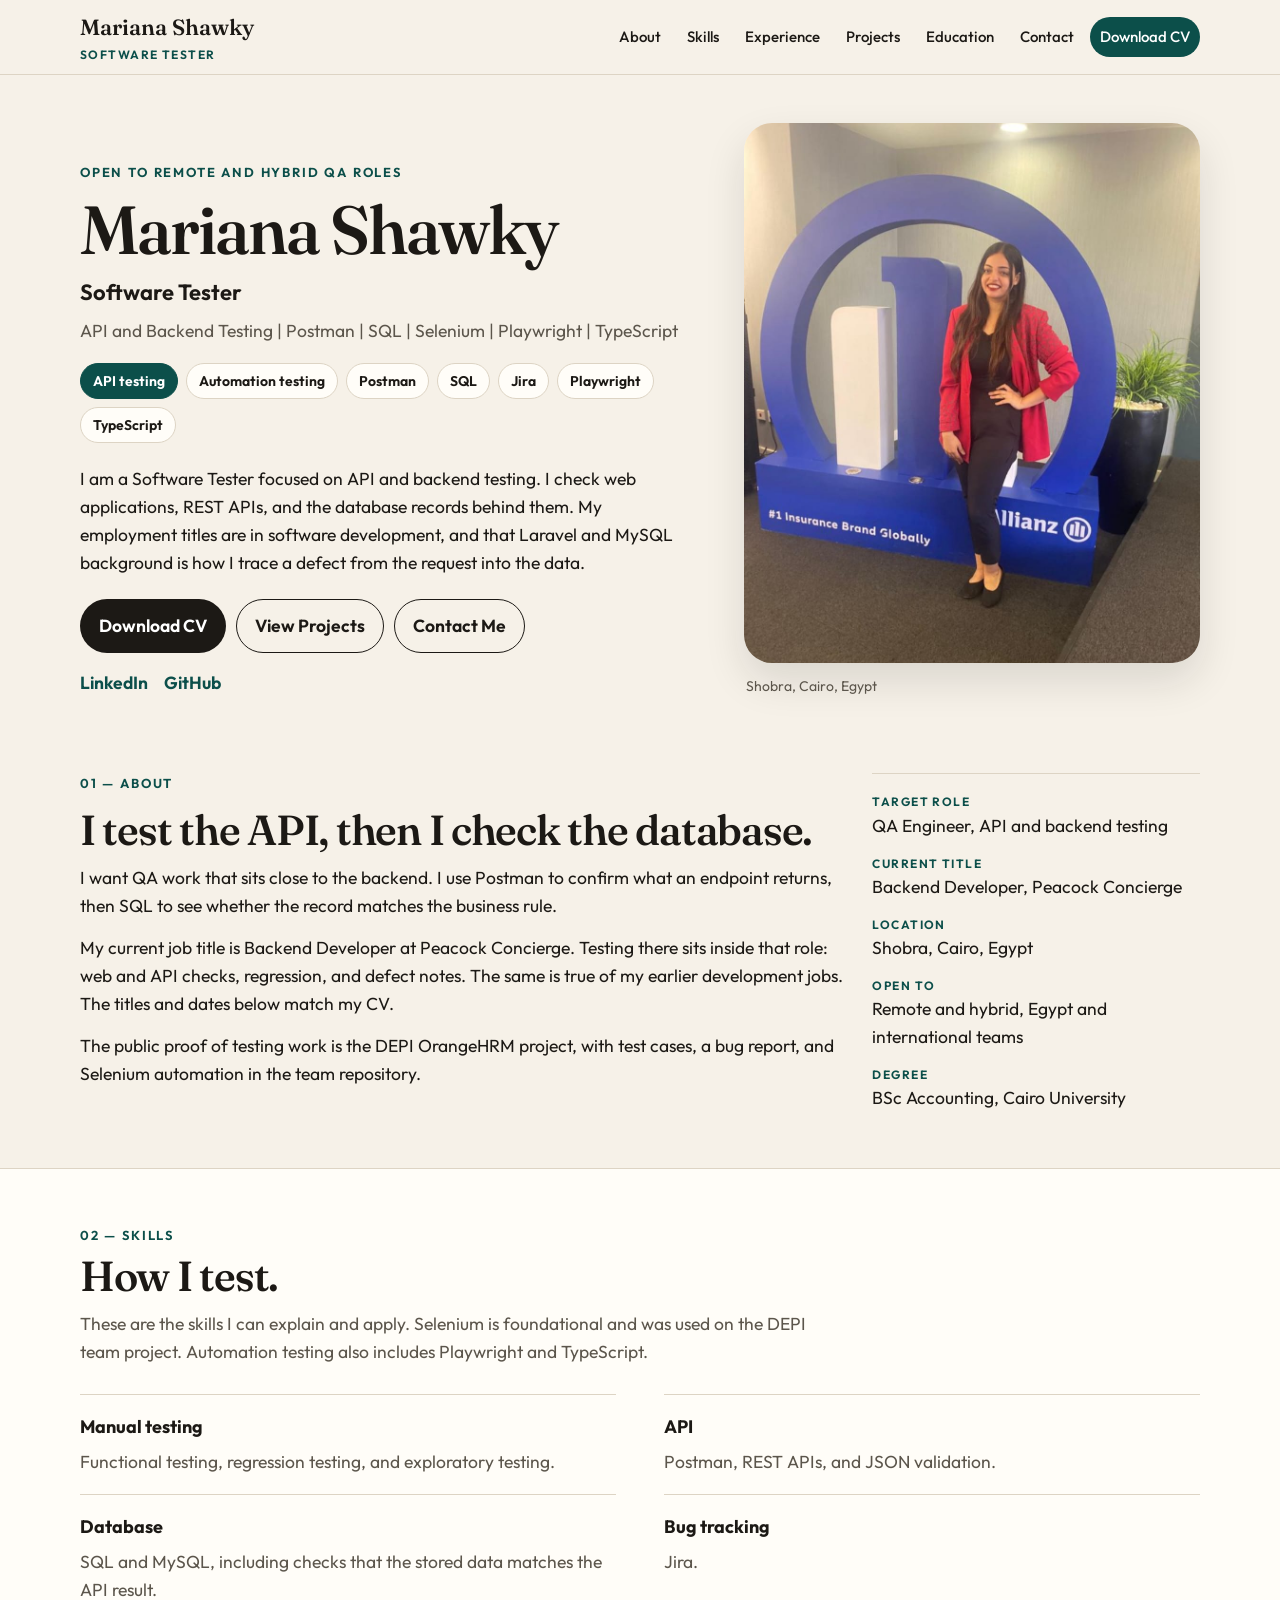
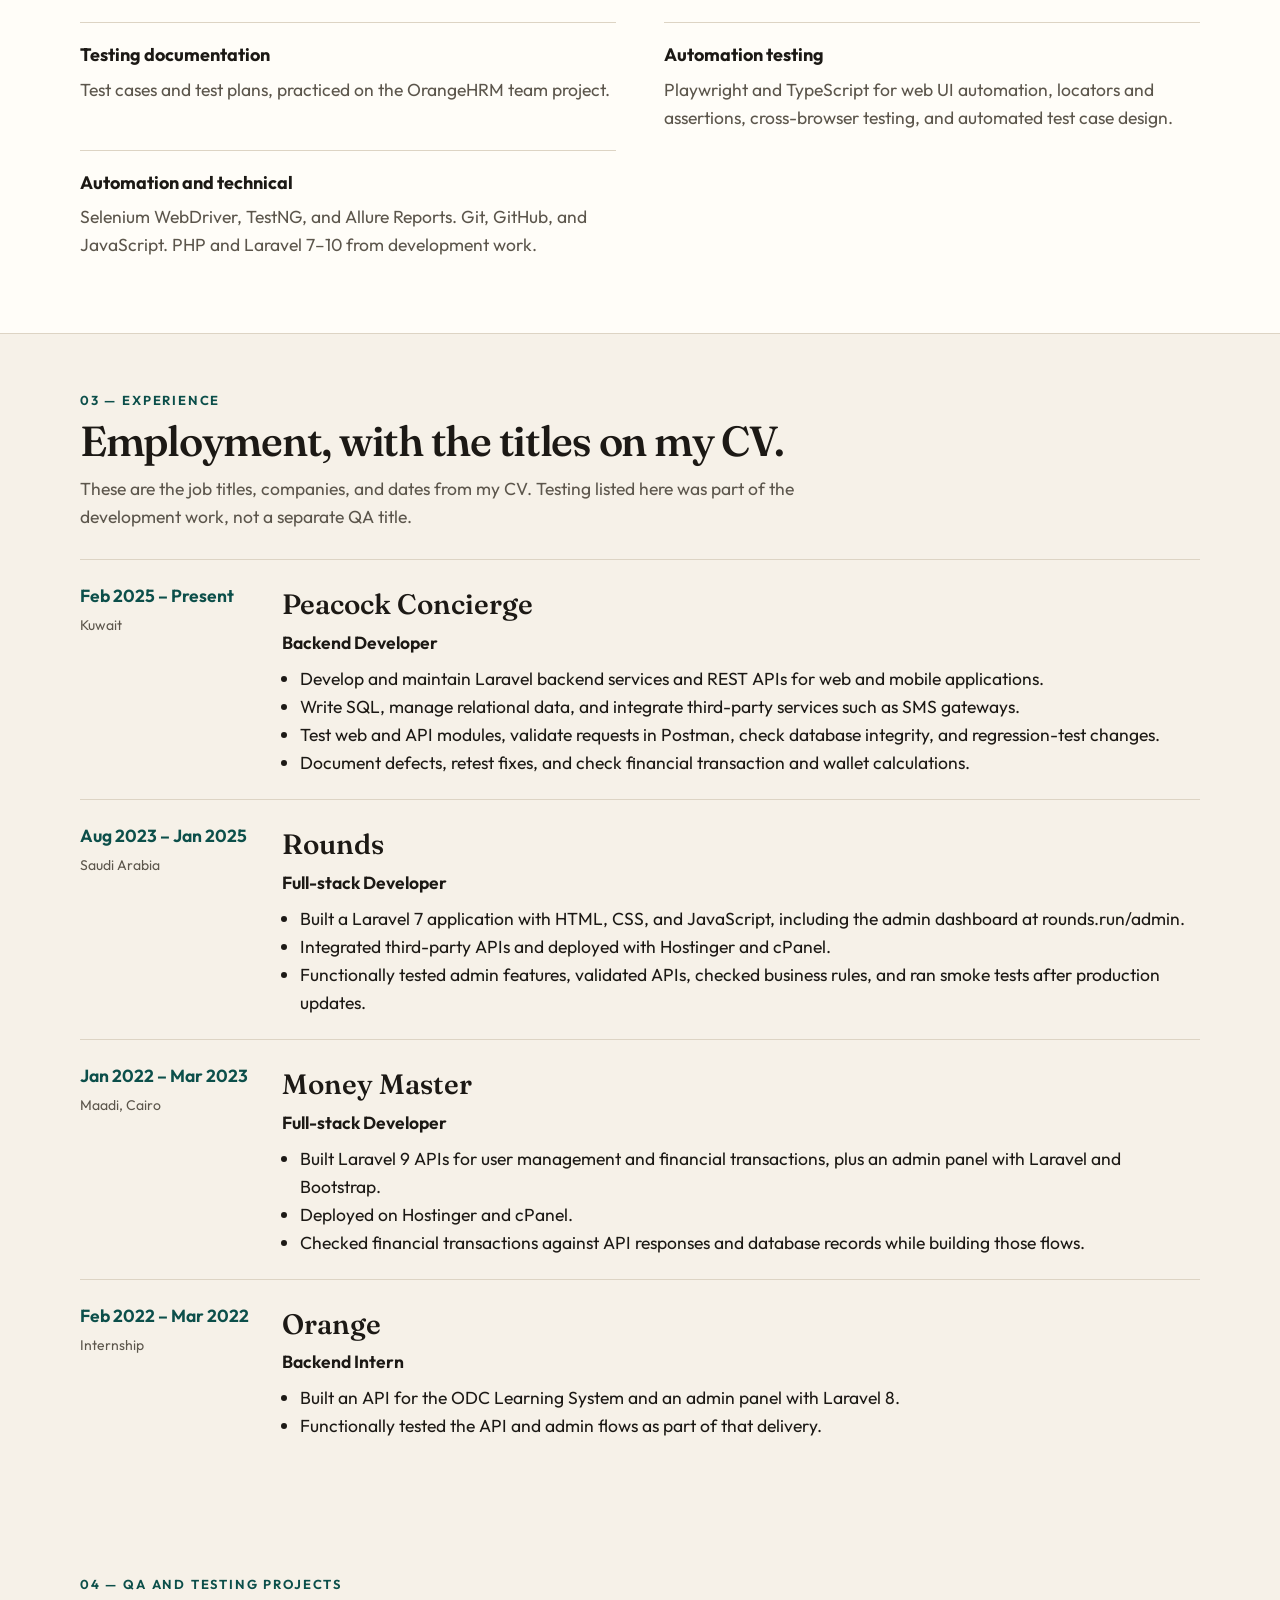
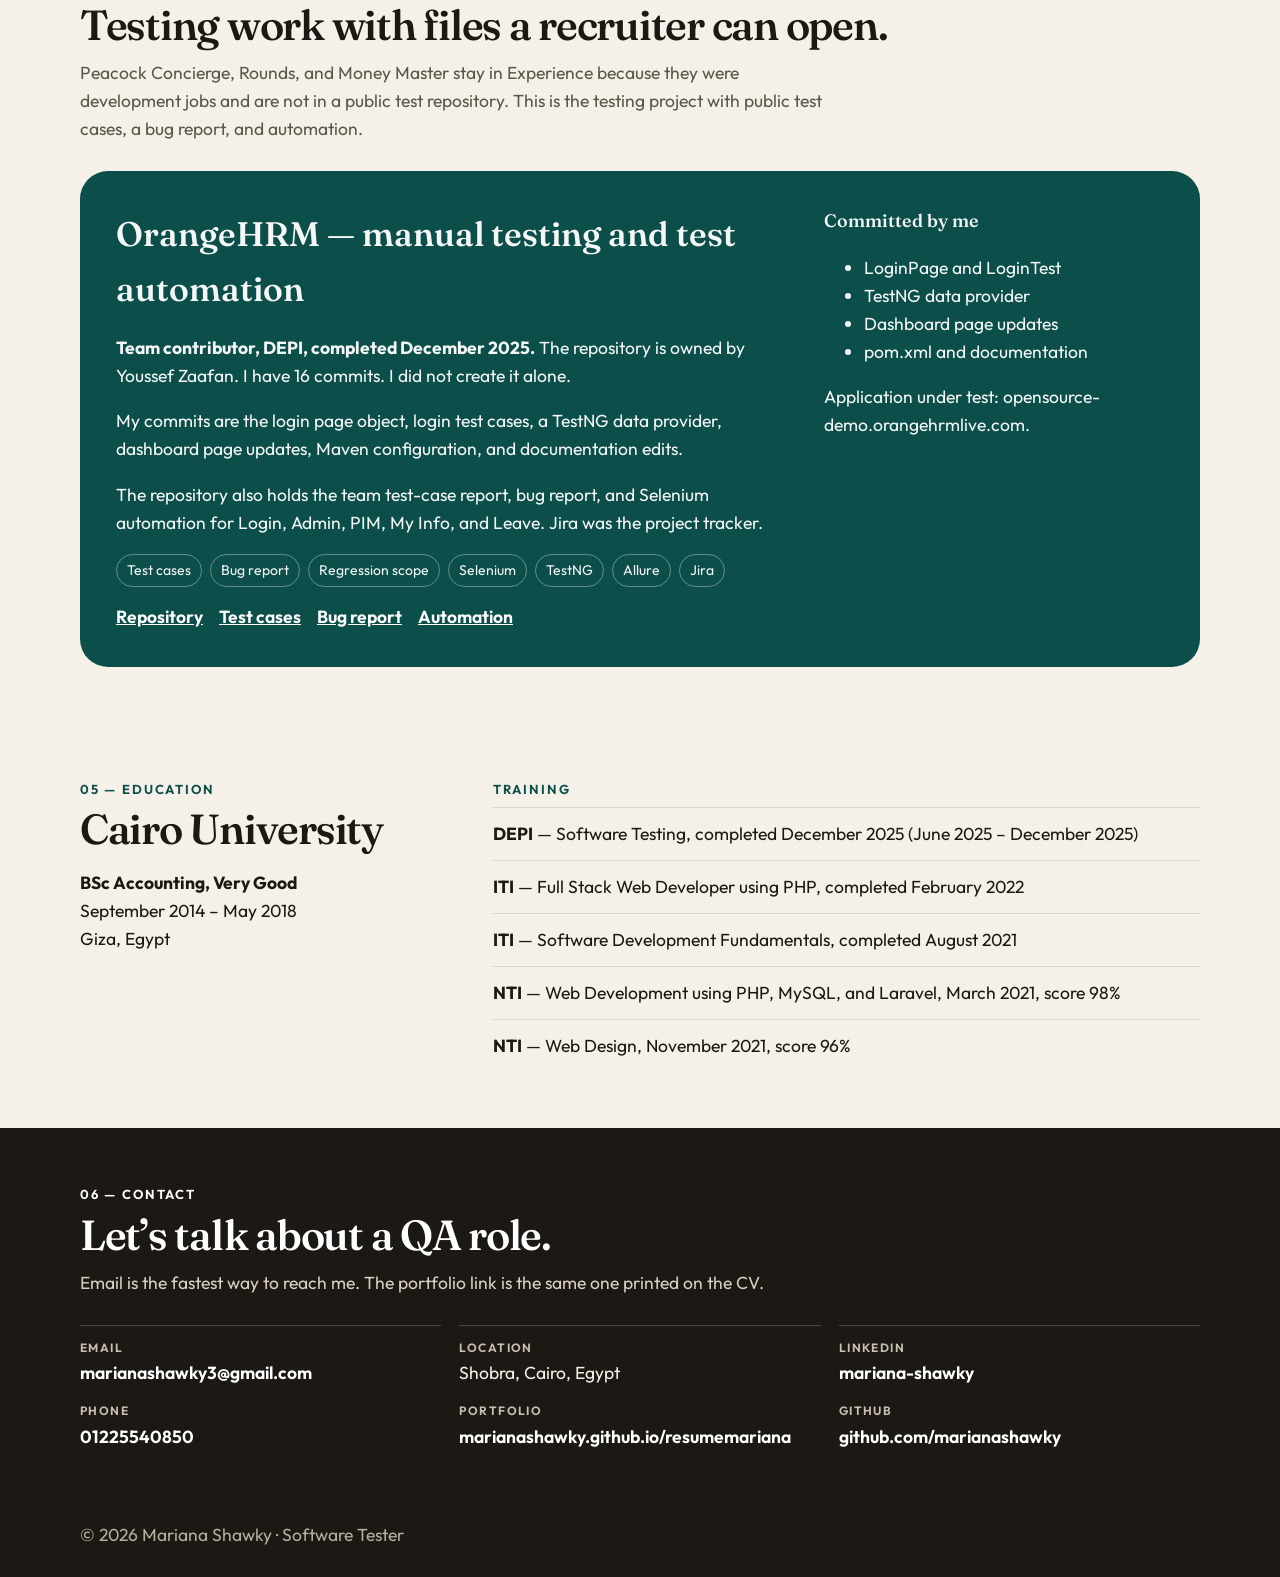
==== commit c27362f8: "Align the portfolio and CV with real job titles and add Playwright and TypeScript. Co-authored-by: C" ====
--- a/index.html
+++ b/index.html
@@ -3,14 +3,14 @@
 <head>
   <meta charset="UTF-8" />
   <meta name="viewport" content="width=device-width, initial-scale=1" />
-  <title>Mariana Shawky | Software QA Engineer | 2 Years</title>
-  <meta name="description" content="Mariana Shawky is a Software QA Engineer with 2 years of experience in manual testing, API testing with Postman, and SQL. Based in Cairo and open to remote and hybrid QA roles." />
+  <title>Mariana Shawky | Software Tester | API and Backend QA</title>
+  <meta name="description" content="Mariana Shawky is a Software Tester in Cairo focused on API and backend testing with Postman, SQL, Selenium, Playwright, and TypeScript. Open to remote and hybrid QA roles." />
   <meta name="author" content="Mariana Shawky" />
   <meta name="robots" content="index, follow" />
   <link rel="canonical" href="https://marianashawky.github.io/resumemariana/" />
   <meta property="og:type" content="website" />
-  <meta property="og:title" content="Mariana Shawky | Software QA Engineer | 2 Years" />
-  <meta property="og:description" content="2 years of QA experience across manual testing, Postman, SQL, and Selenium. Open to remote and hybrid roles." />
+  <meta property="og:title" content="Mariana Shawky | Software Tester | API and Backend QA" />
+  <meta property="og:description" content="Software Tester focused on API and backend testing with Postman, SQL, Selenium, Playwright, and TypeScript. Open to remote and hybrid QA roles." />
   <meta property="og:url" content="https://marianashawky.github.io/resumemariana/" />
   <meta property="og:image" content="https://marianashawky.github.io/resumemariana/imgs/WhatsApp%20Image%202025-08-13%20at%203.09.42%20PM%20(1).jpeg" />
   <meta name="theme-color" content="#0c4f4a" />
@@ -23,7 +23,7 @@
     "@context": "https://schema.org",
     "@type": "Person",
     "name": "Mariana Shawky",
-    "jobTitle": "Software QA Engineer",
+    "jobTitle": "Software Tester",
     "email": "mailto:marianashawky3@gmail.com",
     "telephone": "+201225540850",
     "url": "https://marianashawky.github.io/resumemariana/",
@@ -100,11 +100,13 @@
     .btn.secondary:hover { background: var(--ink); color: #fff; }
     .socials { display: flex; gap: 16px; margin-top: 16px; font-weight: 650; }
     .socials a { text-decoration: none; }
-    .portrait { position: relative; margin: 0; }
-    .portrait img { width: 100%; height: 520px; object-fit: cover; object-position: center 18%; border-radius: 180px 180px 28px 28px; }
-    .portrait::after { content: ""; position: absolute; inset: 18px -16px -16px 18px; border: 1px solid var(--teal); border-radius: 180px 180px 28px 28px; z-index: -1; }
-    .portrait figcaption { margin-top: 22px; color: var(--muted); font-size: 14px; }
+    .portrait { margin: 0; }
+    .portrait img { width: 100%; height: 540px; object-fit: cover; object-position: center 12%; border-radius: 28px; box-shadow: 0 18px 40px rgba(28, 25, 21, 0.12); }
+    .portrait figcaption { margin: 12px 2px 0; color: var(--muted); font-size: 14px; }
+    .repo-links { display: flex; flex-wrap: wrap; gap: 8px 16px; margin: 16px 0 0; padding: 0; list-style: none; }
+    .repo-links a { color: #fff; font-weight: 650; }
     section { padding: 56px 0; }
+    section[id] { scroll-margin-top: 76px; }
     .section-label { margin: 0 0 8px; color: var(--teal); font-size: 13px; font-weight: 650; letter-spacing: 0.14em; text-transform: uppercase; }
     h2 { font-family: Fraunces, Georgia, serif; font-size: 42px; font-weight: 560; line-height: 1.05; margin: 0 0 12px; letter-spacing: -0.03em; }
     .section-lead { margin: 0 0 28px; max-width: 68ch; color: var(--muted); }
@@ -150,20 +152,97 @@
     .contact-grid article { border-top: 1px solid rgba(255,255,255,.2); padding-top: 12px; }
     footer { background: var(--ink); color: #b7ad9f; padding: 0 0 28px; }
     @media (max-width: 900px) {
-      h1 { font-size: 48px; }
-      .hero-grid, .about-grid, .skills, .job, .project, .edu, .contact-grid { grid-template-columns: 1fr; }
-      .portrait img { height: 420px; }
-      .nav-toggle { display: block; }
+      h1 { font-size: 32px; line-height: 1.05; margin: 0; }
+      .hero { padding: 22px 0 8px; }
+      .about-grid, .skills, .job, .project, .edu, .contact-grid { grid-template-columns: 1fr; }
+      .hero-grid {
+        display: grid;
+        grid-template-columns: 116px minmax(0, 1fr);
+        column-gap: 16px;
+        align-items: center;
+      }
+      .hero-copy { display: contents; }
+      .portrait {
+        grid-column: 1;
+        grid-row: 2;
+        width: 116px;
+        height: 116px;
+        margin: 0;
+        border-radius: 50%;
+        overflow: hidden;
+        align-self: center;
+        box-shadow: 0 0 0 3px var(--paper), 0 10px 24px rgba(28, 25, 21, 0.16);
+      }
+      .portrait img {
+        width: 397px;
+        max-width: none;
+        height: auto;
+        margin: -75px 0 0 -178px;
+        border-radius: 0;
+        box-shadow: none;
+        object-fit: unset;
+      }
+      .portrait figcaption { display: none; }
+      .kicker { grid-column: 1 / -1; grid-row: 1; margin: 0 0 16px; }
+      .nameplate { grid-column: 2; grid-row: 2; align-self: center; }
+      .role { margin: 2px 0 0; font-size: 16px; }
+      .subtitle, .stats, .intro, .cta, .socials { grid-column: 1 / -1; }
+      .subtitle { margin-top: 18px; }
+      .header-inner { min-height: 64px; }
+      .nav-toggle {
+        display: grid;
+        place-items: center;
+        width: 44px;
+        height: 44px;
+        padding: 0;
+        border-radius: 50%;
+        position: relative;
+      }
+      .nav-toggle span:nth-child(-n + 3) {
+        position: absolute;
+        left: 13px;
+        top: 21px;
+        width: 18px;
+        height: 2px;
+        margin: 0;
+        transition: transform 0.2s ease, opacity 0.2s ease;
+      }
+      .nav-toggle span:nth-child(1) { transform: translateY(-6px); }
+      .nav-toggle span:nth-child(2) { transform: none; }
+      .nav-toggle span:nth-child(3) { transform: translateY(6px); }
+      .nav-toggle[aria-expanded="true"] span:nth-child(1) { transform: rotate(45deg); }
+      .nav-toggle[aria-expanded="true"] span:nth-child(2) { opacity: 0; }
+      .nav-toggle[aria-expanded="true"] span:nth-child(3) { transform: rotate(-45deg); }
       #site-nav {
-        display: none; position: absolute; left: 0; right: 0; top: 74px;
-        background: var(--cream); border-bottom: 1px solid var(--line);
-        flex-direction: column; align-items: stretch; padding: 8px 16px 16px;
+        display: none;
+        position: absolute;
+        left: 14px;
+        right: 14px;
+        top: 70px;
+        background: var(--paper);
+        border: 1px solid var(--line);
+        border-radius: 20px;
+        box-shadow: 0 18px 40px rgba(28, 25, 21, 0.14);
+        flex-direction: column;
+        align-items: stretch;
+        gap: 2px;
+        padding: 8px;
       }
       #site-nav.open { display: flex; }
-      .nav-cv { text-align: center; }
+      #site-nav a { padding: 12px 14px; border-radius: 12px; font-size: 16px; }
+      #site-nav a:hover, #site-nav a.active { background: var(--cream); }
+      #site-nav a.nav-cv,
+      #site-nav a.nav-cv:hover,
+      #site-nav a.nav-cv.active {
+        margin-top: 4px;
+        background: var(--teal);
+        color: #fff;
+        text-align: center;
+        border-radius: 14px;
+      }
     }
     @media (max-width: 640px) {
-      h1 { font-size: 40px; }
+      h1 { font-size: 28px; }
       h2 { font-size: 34px; }
       .wrap, .header-inner { width: min(var(--max), calc(100% - 28px)); }
       .project { padding: 24px; }
@@ -175,7 +254,7 @@
   <a class="skip" href="#main">Skip to content</a>
   <header class="site-header">
     <div class="header-inner">
-      <a class="brand" href="#home">Mariana Shawky<small>Software QA Engineer</small></a>
+      <a class="brand" href="#home">Mariana Shawky<small>Software Tester</small></a>
       <button class="nav-toggle" type="button" aria-expanded="false" aria-controls="site-nav">
         <span></span><span></span><span></span>
         <span style="position:absolute;width:1px;height:1px;overflow:hidden;clip:rect(0 0 0 0)">Menu</span>
@@ -195,18 +274,23 @@
   <main id="main">
     <section class="hero" id="home">
       <div class="wrap hero-grid">
-        <div>
-          <p class="kicker">Open to remote and hybrid roles</p>
-          <h1>Mariana Shawky</h1>
-          <p class="role">Software QA Engineer</p>
-          <p class="subtitle">Manual Testing | API Testing | SQL | Postman | Selenium</p>
+        <div class="hero-copy">
+          <p class="kicker">Open to remote and hybrid QA roles</p>
+          <div class="nameplate">
+            <h1>Mariana Shawky</h1>
+            <p class="role">Software Tester</p>
+          </div>
+          <p class="subtitle">API and Backend Testing | Postman | SQL | Selenium | Playwright | TypeScript</p>
           <ul class="stats">
-            <li>2 years of QA experience</li>
+            <li>API testing</li>
+            <li>Automation testing</li>
             <li>Postman</li>
             <li>SQL</li>
-            <li>Selenium</li>
+            <li>Jira</li>
+            <li>Playwright</li>
+            <li>TypeScript</li>
           </ul>
-          <p class="intro">I am a Software QA Engineer with 2 years of experience in web application testing, API validation, database verification, and business logic testing. My backend development background helps me understand application architecture, identify complex issues, and ensure reliable software quality.</p>
+          <p class="intro">I am a Software Tester focused on API and backend testing. I check web applications, REST APIs, and the database records behind them. My employment titles are in software development, and that Laravel and MySQL background is how I trace a defect from the request into the data.</p>
           <div class="cta">
             <a class="btn primary" href="Mariana-Shawky-QA-Engineer-CV.pdf" download>Download CV</a>
             <a class="btn secondary" href="#projects">View Projects</a>
@@ -228,17 +312,17 @@
       <div class="wrap about-grid">
         <div>
           <p class="section-label">01 — About</p>
-          <h2>Two years spent on the quality of the release.</h2>
-          <p>Since November 2024 I have worked as a Software QA Engineer, first at Rounds and now at Peacock Concierge. I test web flows, APIs, and the database records behind them, then write the defect clearly enough for a developer to fix it.</p>
-          <p>Laravel and SQL are how I get there faster. I can follow a request into the table, compare a wallet balance with the business rule, and see whether the bug is in the API, the data, or the scenario.</p>
-          <p>Before that I built software. Those earlier roles are listed separately, so the 2 years of QA experience stay easy to see.</p>
+          <h2>I test the API, then I check the database.</h2>
+          <p>I want QA work that sits close to the backend. I use Postman to confirm what an endpoint returns, then SQL to see whether the record matches the business rule.</p>
+          <p>My current job title is Backend Developer at Peacock Concierge. Testing there sits inside that role: web and API checks, regression, and defect notes. The same is true of my earlier development jobs. The titles and dates below match my CV.</p>
+          <p>The public proof of testing work is the DEPI OrangeHRM project, with test cases, a bug report, and Selenium automation in the team repository.</p>
         </div>
         <aside>
           <ul class="facts">
-            <li><span>QA experience</span> 2 years, Nov 2024 – present</li>
-            <li><span>Current role</span> Software QA Engineer, Peacock Concierge</li>
+            <li><span>Target role</span> QA Engineer, API and backend testing</li>
+            <li><span>Current title</span> Backend Developer, Peacock Concierge</li>
             <li><span>Location</span> Shobra, Cairo, Egypt</li>
-            <li><span>Open to</span> Junior and mid-level, remote and hybrid</li>
+            <li><span>Open to</span> Remote and hybrid, Egypt and international teams</li>
             <li><span>Degree</span> BSc Accounting, Cairo University</li>
           </ul>
         </aside>
@@ -249,31 +333,35 @@
       <div class="wrap">
         <p class="section-label">02 — Skills</p>
         <h2>How I test.</h2>
-        <p class="section-lead">Automation is foundational and was practiced on the DEPI OrangeHRM team project. Selenium on my earlier CV was listed as basic knowledge.</p>
+        <p class="section-lead">These are the skills I can explain and apply. Selenium is foundational and was used on the DEPI team project. Automation testing also includes Playwright and TypeScript.</p>
         <div class="skills">
           <article class="skill">
             <h3>Manual testing</h3>
-            <p>Functional, regression, smoke, and sanity testing. Test cases, test scenarios, bug reporting, and edge-case testing.</p>
-          </article>
-          <article class="skill">
-            <h3>API testing</h3>
-            <p>Postman, REST APIs, HTTP methods, status codes, and JSON validation.</p>
-          </article>
-          <article class="skill">
-            <h3>Database testing</h3>
-            <p>MySQL and SQL, including SELECT, JOIN, GROUP BY, and data-integrity checks.</p>
-          </article>
-          <article class="skill">
-            <h3>Automation</h3>
-            <p>Selenium WebDriver, TestNG, Maven, and Allure Reports.</p>
-          </article>
-          <article class="skill">
-            <h3>Tools</h3>
-            <p>Jira, Trello, Git, GitHub, and Postman.</p>
-          </article>
-          <article class="skill">
-            <h3>Also used in delivery</h3>
-            <p>PHP, Laravel 7–10, JavaScript, HTML, CSS, Bootstrap, and jQuery.</p>
+            <p>Functional testing, regression testing, and exploratory testing.</p>
+          </article>
+          <article class="skill">
+            <h3>API</h3>
+            <p>Postman, REST APIs, and JSON validation.</p>
+          </article>
+          <article class="skill">
+            <h3>Database</h3>
+            <p>SQL and MySQL, including checks that the stored data matches the API result.</p>
+          </article>
+          <article class="skill">
+            <h3>Bug tracking</h3>
+            <p>Jira.</p>
+          </article>
+          <article class="skill">
+            <h3>Testing documentation</h3>
+            <p>Test cases and test plans, practiced on the OrangeHRM team project.</p>
+          </article>
+          <article class="skill">
+            <h3>Automation testing</h3>
+            <p>Playwright and TypeScript for web UI automation, locators and assertions, cross-browser testing, and automated test case design.</p>
+          </article>
+          <article class="skill">
+            <h3>Automation and technical</h3>
+            <p>Selenium WebDriver, TestNG, and Allure Reports. Git, GitHub, and JavaScript. PHP and Laravel 7–10 from development work.</p>
           </article>
         </div>
       </div>
@@ -282,8 +370,8 @@
     <section id="experience">
       <div class="wrap">
         <p class="section-label">03 — Experience</p>
-        <h2>QA experience, 2 years.</h2>
-        <p class="section-lead">November 2024 to the present. Company names stay the same. The QA title covers this window only.</p>
+        <h2>Employment, with the titles on my CV.</h2>
+        <p class="section-lead">These are the job titles, companies, and dates from my CV. Testing listed here was part of the development work, not a separate QA title.</p>
         <div class="timeline">
           <article class="job">
             <div>
@@ -292,102 +380,89 @@
             </div>
             <div>
               <h3>Peacock Concierge</h3>
-              <p class="title">Software QA Engineer</p>
+              <p class="title">Backend Developer</p>
               <ul>
-                <li>Test web and API modules for a Laravel product used by web and mobile clients, including regression passes before release.</li>
-                <li>Validate REST APIs in Postman, including methods, status codes, JSON responses, and third-party services such as SMS gateways.</li>
-                <li>Check database integrity and financial transaction and wallet calculations with SQL.</li>
-                <li>Write defect reports, retest fixes with developers, and follow the change in Git.</li>
+                <li>Develop and maintain Laravel backend services and REST APIs for web and mobile applications.</li>
+                <li>Write SQL, manage relational data, and integrate third-party services such as SMS gateways.</li>
+                <li>Test web and API modules, validate requests in Postman, check database integrity, and regression-test changes.</li>
+                <li>Document defects, retest fixes, and check financial transaction and wallet calculations.</li>
               </ul>
             </div>
           </article>
           <article class="job">
             <div>
-              <p class="when">Nov 2024 – Jan 2025</p>
+              <p class="when">Aug 2023 – Jan 2025</p>
               <p class="where">Saudi Arabia</p>
             </div>
             <div>
               <h3>Rounds</h3>
-              <p class="title">Software QA Engineer</p>
+              <p class="title">Full-stack Developer</p>
               <ul>
-                <li>Functionally tested admin dashboard features and checked business rules before release.</li>
-                <li>Validated APIs and ran smoke tests after production updates on rounds.run/admin.</li>
+                <li>Built a Laravel 7 application with HTML, CSS, and JavaScript, including the admin dashboard at rounds.run/admin.</li>
+                <li>Integrated third-party APIs and deployed with Hostinger and cPanel.</li>
+                <li>Functionally tested admin features, validated APIs, checked business rules, and ran smoke tests after production updates.</li>
               </ul>
             </div>
           </article>
-        </div>
-
-        <div class="earlier">
-          <h2>Earlier development.</h2>
-          <p class="section-lead">These roles came before the QA window. They are why I can read the system I am testing.</p>
-          <div class="timeline">
-            <article class="job">
-              <div>
-                <p class="when">Aug 2023 – Oct 2024</p>
-                <p class="where">Saudi Arabia</p>
-              </div>
-              <div>
-                <h3>Rounds</h3>
-                <p class="title">Full-stack Developer</p>
-                <ul>
-                  <li>Built a Laravel 7 application with HTML, CSS, and JavaScript, including the admin dashboard at rounds.run/admin.</li>
-                  <li>Integrated third-party APIs and deployed with Hostinger and cPanel.</li>
-                </ul>
-              </div>
-            </article>
-            <article class="job">
-              <div>
-                <p class="when">Jan 2022 – Mar 2023</p>
-                <p class="where">Maadi, Cairo</p>
-              </div>
-              <div>
-                <h3>Money Master</h3>
-                <p class="title">Full-stack Developer</p>
-                <ul>
-                  <li>Built Laravel 9 APIs for user management and financial transactions, plus an admin panel with Laravel and Bootstrap.</li>
-                  <li>Deployed on Hostinger and cPanel, and checked transactions against API responses and database records.</li>
-                </ul>
-              </div>
-            </article>
-            <article class="job">
-              <div>
-                <p class="when">Feb 2022 – Mar 2022</p>
-                <p class="where">Internship</p>
-              </div>
-              <div>
-                <h3>Orange</h3>
-                <p class="title">Backend Intern</p>
-                <ul>
-                  <li>Built an API for the ODC Learning System and an admin panel with Laravel 8.</li>
-                  <li>Functionally tested the API and admin flows as part of that delivery.</li>
-                </ul>
-              </div>
-            </article>
-          </div>
+          <article class="job">
+            <div>
+              <p class="when">Jan 2022 – Mar 2023</p>
+              <p class="where">Maadi, Cairo</p>
+            </div>
+            <div>
+              <h3>Money Master</h3>
+              <p class="title">Full-stack Developer</p>
+              <ul>
+                <li>Built Laravel 9 APIs for user management and financial transactions, plus an admin panel with Laravel and Bootstrap.</li>
+                <li>Deployed on Hostinger and cPanel.</li>
+                <li>Checked financial transactions against API responses and database records while building those flows.</li>
+              </ul>
+            </div>
+          </article>
+          <article class="job">
+            <div>
+              <p class="when">Feb 2022 – Mar 2022</p>
+              <p class="where">Internship</p>
+            </div>
+            <div>
+              <h3>Orange</h3>
+              <p class="title">Backend Intern</p>
+              <ul>
+                <li>Built an API for the ODC Learning System and an admin panel with Laravel 8.</li>
+                <li>Functionally tested the API and admin flows as part of that delivery.</li>
+              </ul>
+            </div>
+          </article>
         </div>
       </div>
     </section>
 
     <section id="projects">
       <div class="wrap">
-        <p class="section-label">04 — Project</p>
-        <h2>A public QA project I can share.</h2>
-        <p class="section-lead">Employment work is not in a personal GitHub repository. This is the team project where my commits are public.</p>
+        <p class="section-label">04 — QA and testing projects</p>
+        <h2>Testing work with files a recruiter can open.</h2>
+        <p class="section-lead">Peacock Concierge, Rounds, and Money Master stay in Experience because they were development jobs and are not in a public test repository. This is the testing project with public test cases, a bug report, and automation.</p>
         <article class="project">
           <div>
             <h3>OrangeHRM — manual testing and test automation</h3>
-            <p><strong>Team contributor, DEPI, 2025.</strong> The repository is owned by Youssef Zaafan. I have 16 commits. I did not create the repository alone.</p>
-            <p>My commits include the login page object, login test cases, a TestNG data provider, dashboard page updates, Maven configuration, and documentation edits.</p>
-            <p>The team also covered manual test cases, bug reports, and the Login, Admin, PIM, My Info, and Leave modules with Jira, Selenium WebDriver, TestNG, Maven, and Allure Reports.</p>
+            <p><strong>Team contributor, DEPI, completed December 2025.</strong> The repository is owned by Youssef Zaafan. I have 16 commits. I did not create it alone.</p>
+            <p>My commits are the login page object, login test cases, a TestNG data provider, dashboard page updates, Maven configuration, and documentation edits.</p>
+            <p>The repository also holds the team test-case report, bug report, and Selenium automation for Login, Admin, PIM, My Info, and Leave. Jira was the project tracker.</p>
             <ul class="tags">
-              <li>Login automation</li>
+              <li>Test cases</li>
+              <li>Bug report</li>
+              <li>Regression scope</li>
               <li>Selenium</li>
               <li>TestNG</li>
-              <li>Maven</li>
               <li>Allure</li>
               <li>Jira</li>
             </ul>
-            <a class="btn" href="https://github.com/youssefzaafan/DEPI-Graduation-Project/" target="_blank" rel="noopener noreferrer">View team repository</a>
+            <ul class="repo-links">
+              <li><a href="https://github.com/youssefzaafan/DEPI-Graduation-Project/" target="_blank" rel="noopener noreferrer">Repository</a></li>
+              <li><a href="https://github.com/youssefzaafan/DEPI-Graduation-Project/blob/main/Manual%20Testing/testcaseReport.html" target="_blank" rel="noopener noreferrer">Test cases</a></li>
+              <li><a href="https://github.com/youssefzaafan/DEPI-Graduation-Project/blob/main/Manual%20Testing/BugReport.html" target="_blank" rel="noopener noreferrer">Bug report</a></li>
+              <li><a href="https://github.com/youssefzaafan/DEPI-Graduation-Project/tree/main/Automation%20Testing" target="_blank" rel="noopener noreferrer">Automation</a></li>
+            </ul>
           </div>
           <aside class="side">
             <h3>Committed by me</h3>
@@ -413,7 +488,7 @@
         <div>
           <p class="section-label">Training</p>
           <ul class="cert-list">
-            <li><strong>DEPI</strong> — Software Testing, June 2025 – December 2025</li>
+            <li><strong>DEPI</strong> — Software Testing, completed December 2025 (June 2025 – December 2025)</li>
             <li><strong>ITI</strong> — Full Stack Web Developer using PHP, completed February 2022</li>
             <li><strong>ITI</strong> — Software Development Fundamentals, completed August 2021</li>
             <li><strong>NTI</strong> — Web Development using PHP, MySQL, and Laravel, March 2021, score 98%</li>
@@ -452,7 +527,7 @@
     </section>
   </main>
   <footer>
-    <div class="wrap">© <span id="year"></span> Mariana Shawky · Software QA Engineer</div>
+    <div class="wrap">© <span id="year"></span> Mariana Shawky · Software Tester</div>
   </footer>
   <script>
     document.getElementById("year").textContent = new Date().getFullYear();
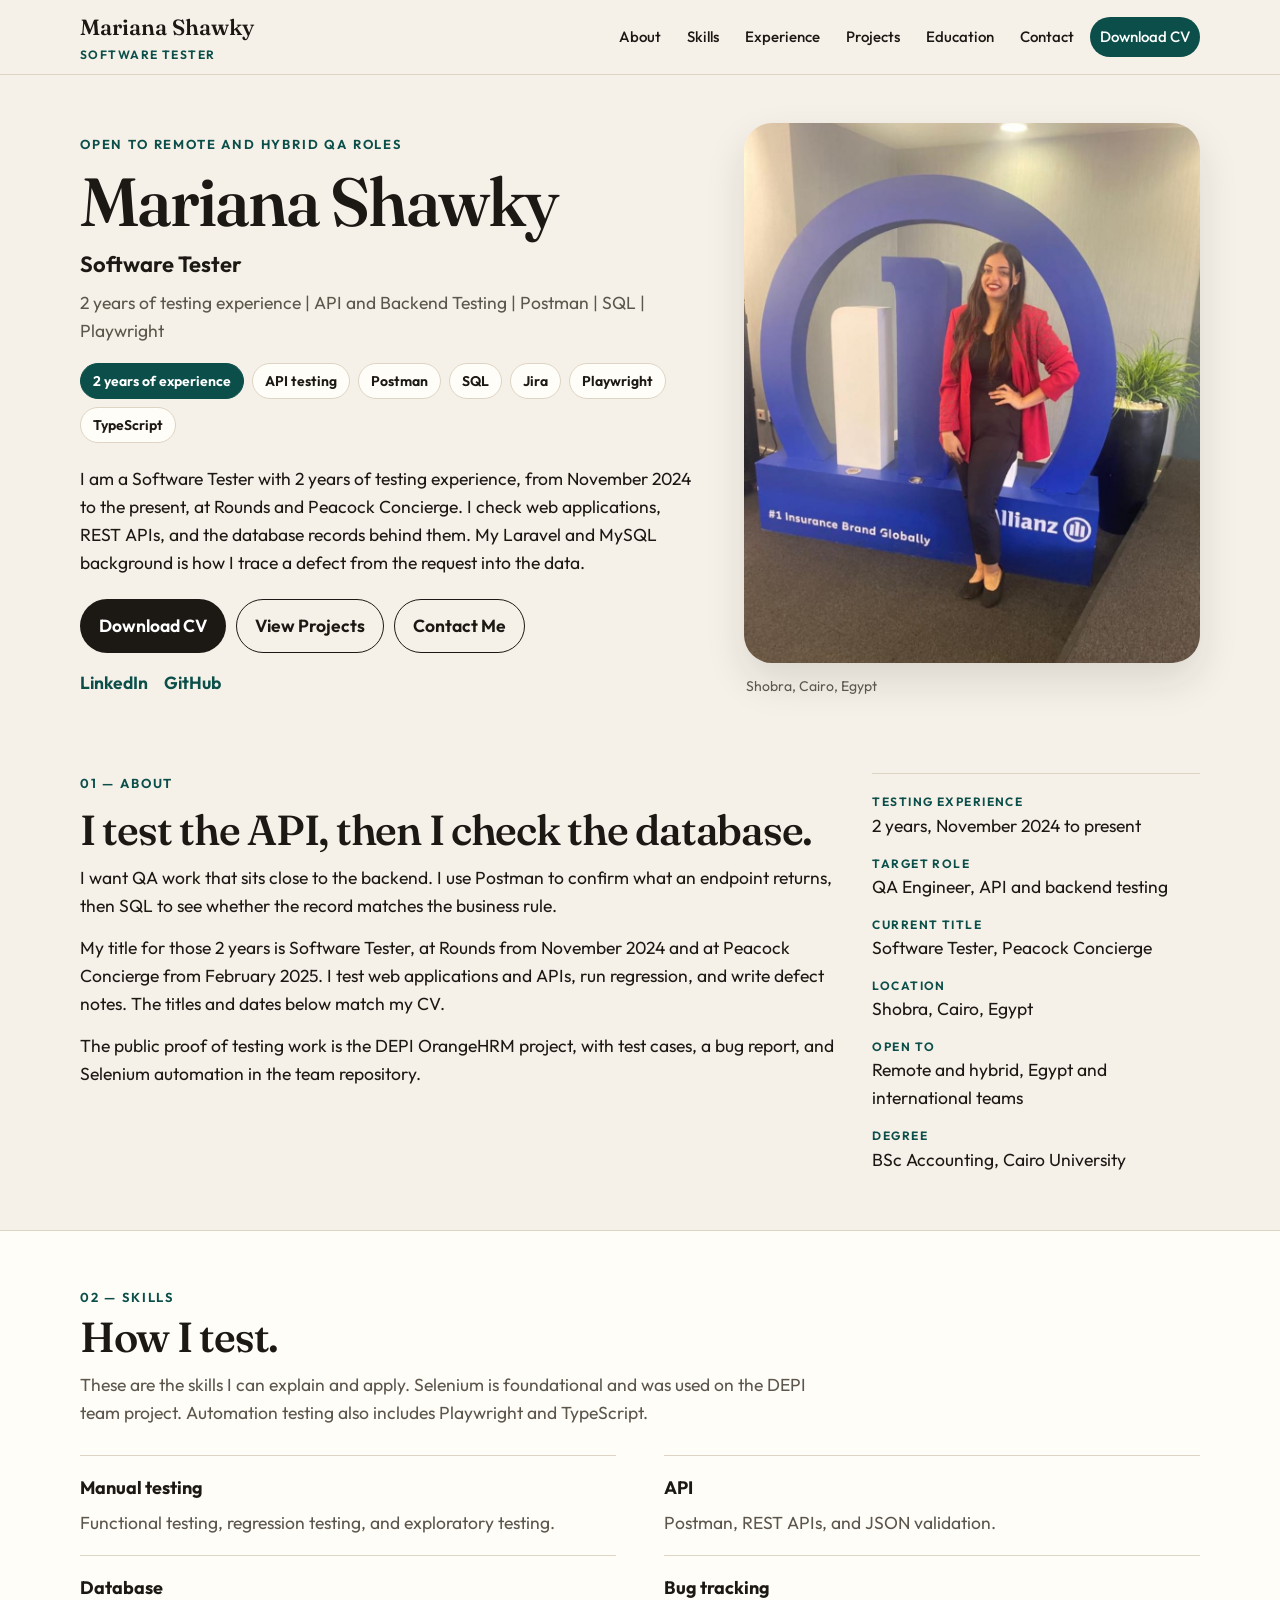
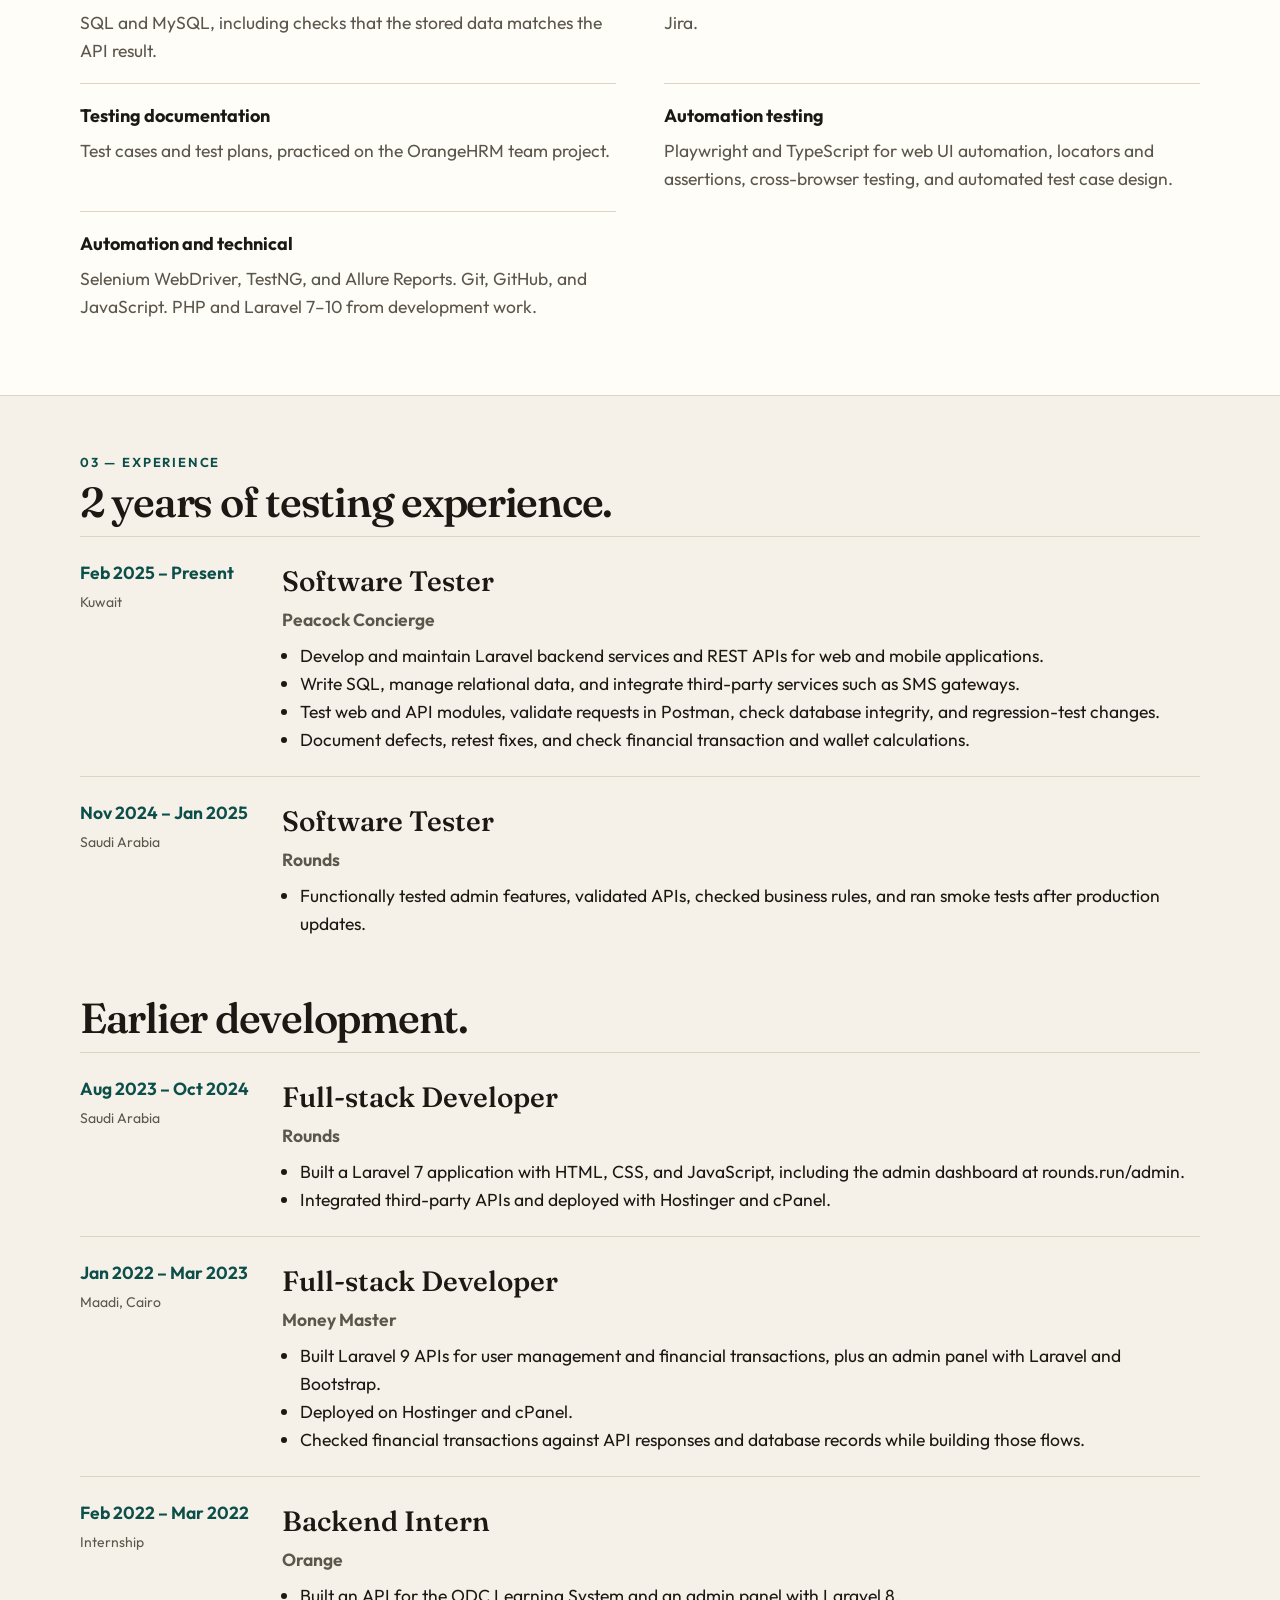
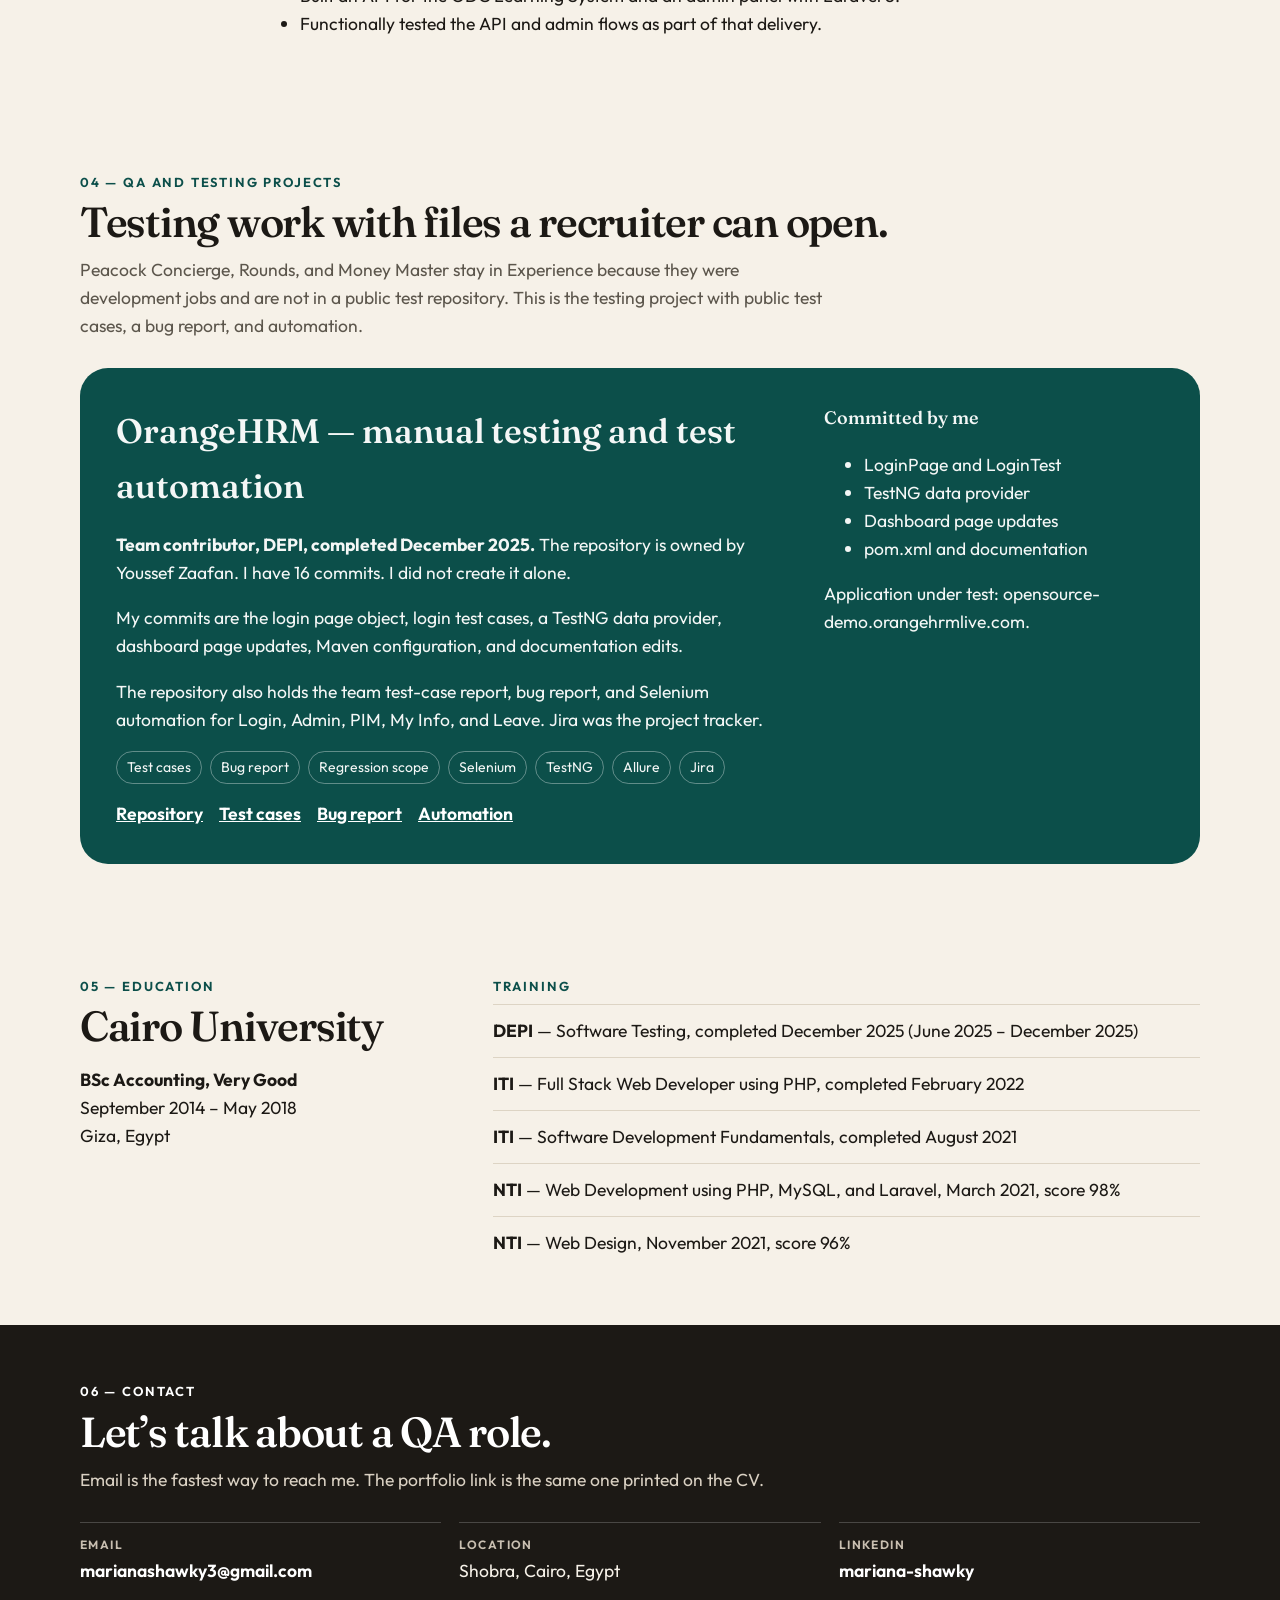
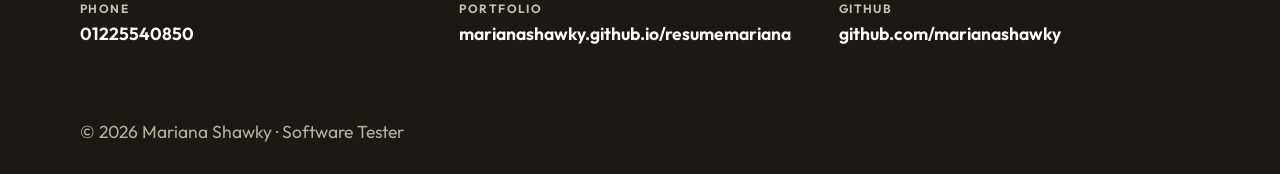
==== commit b9e26146: "Show two years as Software Tester on the portfolio and CV. Co-authored-by: Cursor <cursoragent@curso" ====
--- a/index.html
+++ b/index.html
@@ -4,13 +4,13 @@
   <meta charset="UTF-8" />
   <meta name="viewport" content="width=device-width, initial-scale=1" />
   <title>Mariana Shawky | Software Tester | API and Backend QA</title>
-  <meta name="description" content="Mariana Shawky is a Software Tester in Cairo focused on API and backend testing with Postman, SQL, Selenium, Playwright, and TypeScript. Open to remote and hybrid QA roles." />
+  <meta name="description" content="Mariana Shawky is a Software Tester in Cairo with 2 years of testing experience, focused on API and backend testing with Postman, SQL, Selenium, Playwright, and TypeScript." />
   <meta name="author" content="Mariana Shawky" />
   <meta name="robots" content="index, follow" />
   <link rel="canonical" href="https://marianashawky.github.io/resumemariana/" />
   <meta property="og:type" content="website" />
   <meta property="og:title" content="Mariana Shawky | Software Tester | API and Backend QA" />
-  <meta property="og:description" content="Software Tester focused on API and backend testing with Postman, SQL, Selenium, Playwright, and TypeScript. Open to remote and hybrid QA roles." />
+  <meta property="og:description" content="Software Tester with 2 years of testing experience, focused on API and backend testing with Postman, SQL, Selenium, Playwright, and TypeScript." />
   <meta property="og:url" content="https://marianashawky.github.io/resumemariana/" />
   <meta property="og:image" content="https://marianashawky.github.io/resumemariana/imgs/WhatsApp%20Image%202025-08-13%20at%203.09.42%20PM%20(1).jpeg" />
   <meta name="theme-color" content="#0c4f4a" />
@@ -124,7 +124,7 @@
     .when { margin: 0; color: var(--teal); font-weight: 650; }
     .where { margin: 4px 0 0; color: var(--muted); font-size: 14px; }
     .job h3 { margin: 0; font-family: Fraunces, Georgia, serif; font-size: 28px; font-weight: 560; }
-    .job .title { margin: 2px 0 8px; font-weight: 650; }
+    .job .company { margin: 2px 0 8px; color: var(--muted); font-weight: 650; }
     .job ul { margin: 0; padding-left: 18px; }
     .earlier { margin-top: 36px; }
     .project {
@@ -266,7 +266,7 @@
         <a href="#projects">Projects</a>
         <a href="#education">Education</a>
         <a href="#contact">Contact</a>
-        <a class="nav-cv" href="Mariana-Shawky-QA-Engineer-CV.pdf" download>Download CV</a>
+        <a class="nav-cv" href="Mariana-Shawky-QA-Engineer-CV.pdf?v=10" download="Mariana-Shawky-CV.pdf" target="_blank" rel="noopener">Download CV</a>
       </nav>
     </div>
   </header>
@@ -280,19 +280,19 @@
             <h1>Mariana Shawky</h1>
             <p class="role">Software Tester</p>
           </div>
-          <p class="subtitle">API and Backend Testing | Postman | SQL | Selenium | Playwright | TypeScript</p>
+          <p class="subtitle">2 years of testing experience | API and Backend Testing | Postman | SQL | Playwright</p>
           <ul class="stats">
+            <li>2 years of experience</li>
             <li>API testing</li>
-            <li>Automation testing</li>
             <li>Postman</li>
             <li>SQL</li>
             <li>Jira</li>
             <li>Playwright</li>
             <li>TypeScript</li>
           </ul>
-          <p class="intro">I am a Software Tester focused on API and backend testing. I check web applications, REST APIs, and the database records behind them. My employment titles are in software development, and that Laravel and MySQL background is how I trace a defect from the request into the data.</p>
+          <p class="intro">I am a Software Tester with 2 years of testing experience, from November 2024 to the present, at Rounds and Peacock Concierge. I check web applications, REST APIs, and the database records behind them. My Laravel and MySQL background is how I trace a defect from the request into the data.</p>
           <div class="cta">
-            <a class="btn primary" href="Mariana-Shawky-QA-Engineer-CV.pdf" download>Download CV</a>
+            <a class="btn primary" href="Mariana-Shawky-QA-Engineer-CV.pdf?v=10" download="Mariana-Shawky-CV.pdf" target="_blank" rel="noopener">Download CV</a>
             <a class="btn secondary" href="#projects">View Projects</a>
             <a class="btn secondary" href="#contact">Contact Me</a>
           </div>
@@ -314,13 +314,14 @@
           <p class="section-label">01 — About</p>
           <h2>I test the API, then I check the database.</h2>
           <p>I want QA work that sits close to the backend. I use Postman to confirm what an endpoint returns, then SQL to see whether the record matches the business rule.</p>
-          <p>My current job title is Backend Developer at Peacock Concierge. Testing there sits inside that role: web and API checks, regression, and defect notes. The same is true of my earlier development jobs. The titles and dates below match my CV.</p>
+          <p>My title for those 2 years is Software Tester, at Rounds from November 2024 and at Peacock Concierge from February 2025. I test web applications and APIs, run regression, and write defect notes. The titles and dates below match my CV.</p>
           <p>The public proof of testing work is the DEPI OrangeHRM project, with test cases, a bug report, and Selenium automation in the team repository.</p>
         </div>
         <aside>
           <ul class="facts">
+            <li><span>Testing experience</span> 2 years, November 2024 to present</li>
             <li><span>Target role</span> QA Engineer, API and backend testing</li>
-            <li><span>Current title</span> Backend Developer, Peacock Concierge</li>
+            <li><span>Current title</span> Software Tester, Peacock Concierge</li>
             <li><span>Location</span> Shobra, Cairo, Egypt</li>
             <li><span>Open to</span> Remote and hybrid, Egypt and international teams</li>
             <li><span>Degree</span> BSc Accounting, Cairo University</li>
@@ -370,8 +371,7 @@
     <section id="experience">
       <div class="wrap">
         <p class="section-label">03 — Experience</p>
-        <h2>Employment, with the titles on my CV.</h2>
-        <p class="section-lead">These are the job titles, companies, and dates from my CV. Testing listed here was part of the development work, not a separate QA title.</p>
+        <h2>2 years of testing experience.</h2>
         <div class="timeline">
           <article class="job">
             <div>
@@ -379,8 +379,8 @@
               <p class="where">Kuwait</p>
             </div>
             <div>
-              <h3>Peacock Concierge</h3>
-              <p class="title">Backend Developer</p>
+              <h3>Software Tester</h3>
+              <p class="company">Peacock Concierge</p>
               <ul>
                 <li>Develop and maintain Laravel backend services and REST APIs for web and mobile applications.</li>
                 <li>Write SQL, manage relational data, and integrate third-party services such as SMS gateways.</li>
@@ -391,48 +391,65 @@
           </article>
           <article class="job">
             <div>
-              <p class="when">Aug 2023 – Jan 2025</p>
+              <p class="when">Nov 2024 – Jan 2025</p>
               <p class="where">Saudi Arabia</p>
             </div>
             <div>
-              <h3>Rounds</h3>
-              <p class="title">Full-stack Developer</p>
+              <h3>Software Tester</h3>
+              <p class="company">Rounds</p>
               <ul>
-                <li>Built a Laravel 7 application with HTML, CSS, and JavaScript, including the admin dashboard at rounds.run/admin.</li>
-                <li>Integrated third-party APIs and deployed with Hostinger and cPanel.</li>
                 <li>Functionally tested admin features, validated APIs, checked business rules, and ran smoke tests after production updates.</li>
               </ul>
             </div>
           </article>
-          <article class="job">
-            <div>
-              <p class="when">Jan 2022 – Mar 2023</p>
-              <p class="where">Maadi, Cairo</p>
-            </div>
-            <div>
-              <h3>Money Master</h3>
-              <p class="title">Full-stack Developer</p>
-              <ul>
-                <li>Built Laravel 9 APIs for user management and financial transactions, plus an admin panel with Laravel and Bootstrap.</li>
-                <li>Deployed on Hostinger and cPanel.</li>
-                <li>Checked financial transactions against API responses and database records while building those flows.</li>
-              </ul>
-            </div>
-          </article>
-          <article class="job">
-            <div>
-              <p class="when">Feb 2022 – Mar 2022</p>
-              <p class="where">Internship</p>
-            </div>
-            <div>
-              <h3>Orange</h3>
-              <p class="title">Backend Intern</p>
-              <ul>
-                <li>Built an API for the ODC Learning System and an admin panel with Laravel 8.</li>
-                <li>Functionally tested the API and admin flows as part of that delivery.</li>
-              </ul>
-            </div>
-          </article>
+        </div>
+        <div class="earlier">
+          <h2>Earlier development.</h2>
+          <div class="timeline">
+            <article class="job">
+              <div>
+                <p class="when">Aug 2023 – Oct 2024</p>
+                <p class="where">Saudi Arabia</p>
+              </div>
+              <div>
+                <h3>Full-stack Developer</h3>
+                <p class="company">Rounds</p>
+                <ul>
+                  <li>Built a Laravel 7 application with HTML, CSS, and JavaScript, including the admin dashboard at rounds.run/admin.</li>
+                  <li>Integrated third-party APIs and deployed with Hostinger and cPanel.</li>
+                </ul>
+              </div>
+            </article>
+            <article class="job">
+              <div>
+                <p class="when">Jan 2022 – Mar 2023</p>
+                <p class="where">Maadi, Cairo</p>
+              </div>
+              <div>
+                <h3>Full-stack Developer</h3>
+                <p class="company">Money Master</p>
+                <ul>
+                  <li>Built Laravel 9 APIs for user management and financial transactions, plus an admin panel with Laravel and Bootstrap.</li>
+                  <li>Deployed on Hostinger and cPanel.</li>
+                  <li>Checked financial transactions against API responses and database records while building those flows.</li>
+                </ul>
+              </div>
+            </article>
+            <article class="job">
+              <div>
+                <p class="when">Feb 2022 – Mar 2022</p>
+                <p class="where">Internship</p>
+              </div>
+              <div>
+                <h3>Backend Intern</h3>
+                <p class="company">Orange</p>
+                <ul>
+                  <li>Built an API for the ODC Learning System and an admin panel with Laravel 8.</li>
+                  <li>Functionally tested the API and admin flows as part of that delivery.</li>
+                </ul>
+              </div>
+            </article>
+          </div>
         </div>
       </div>
     </section>
@@ -539,8 +556,10 @@
     });
     nav.querySelectorAll("a").forEach((link) => {
       link.addEventListener("click", () => {
-        nav.classList.remove("open");
-        toggle.setAttribute("aria-expanded", "false");
+        setTimeout(() => {
+          nav.classList.remove("open");
+          toggle.setAttribute("aria-expanded", "false");
+        }, 300);
       });
     });
     const sections = [...document.querySelectorAll("main section[id]")];
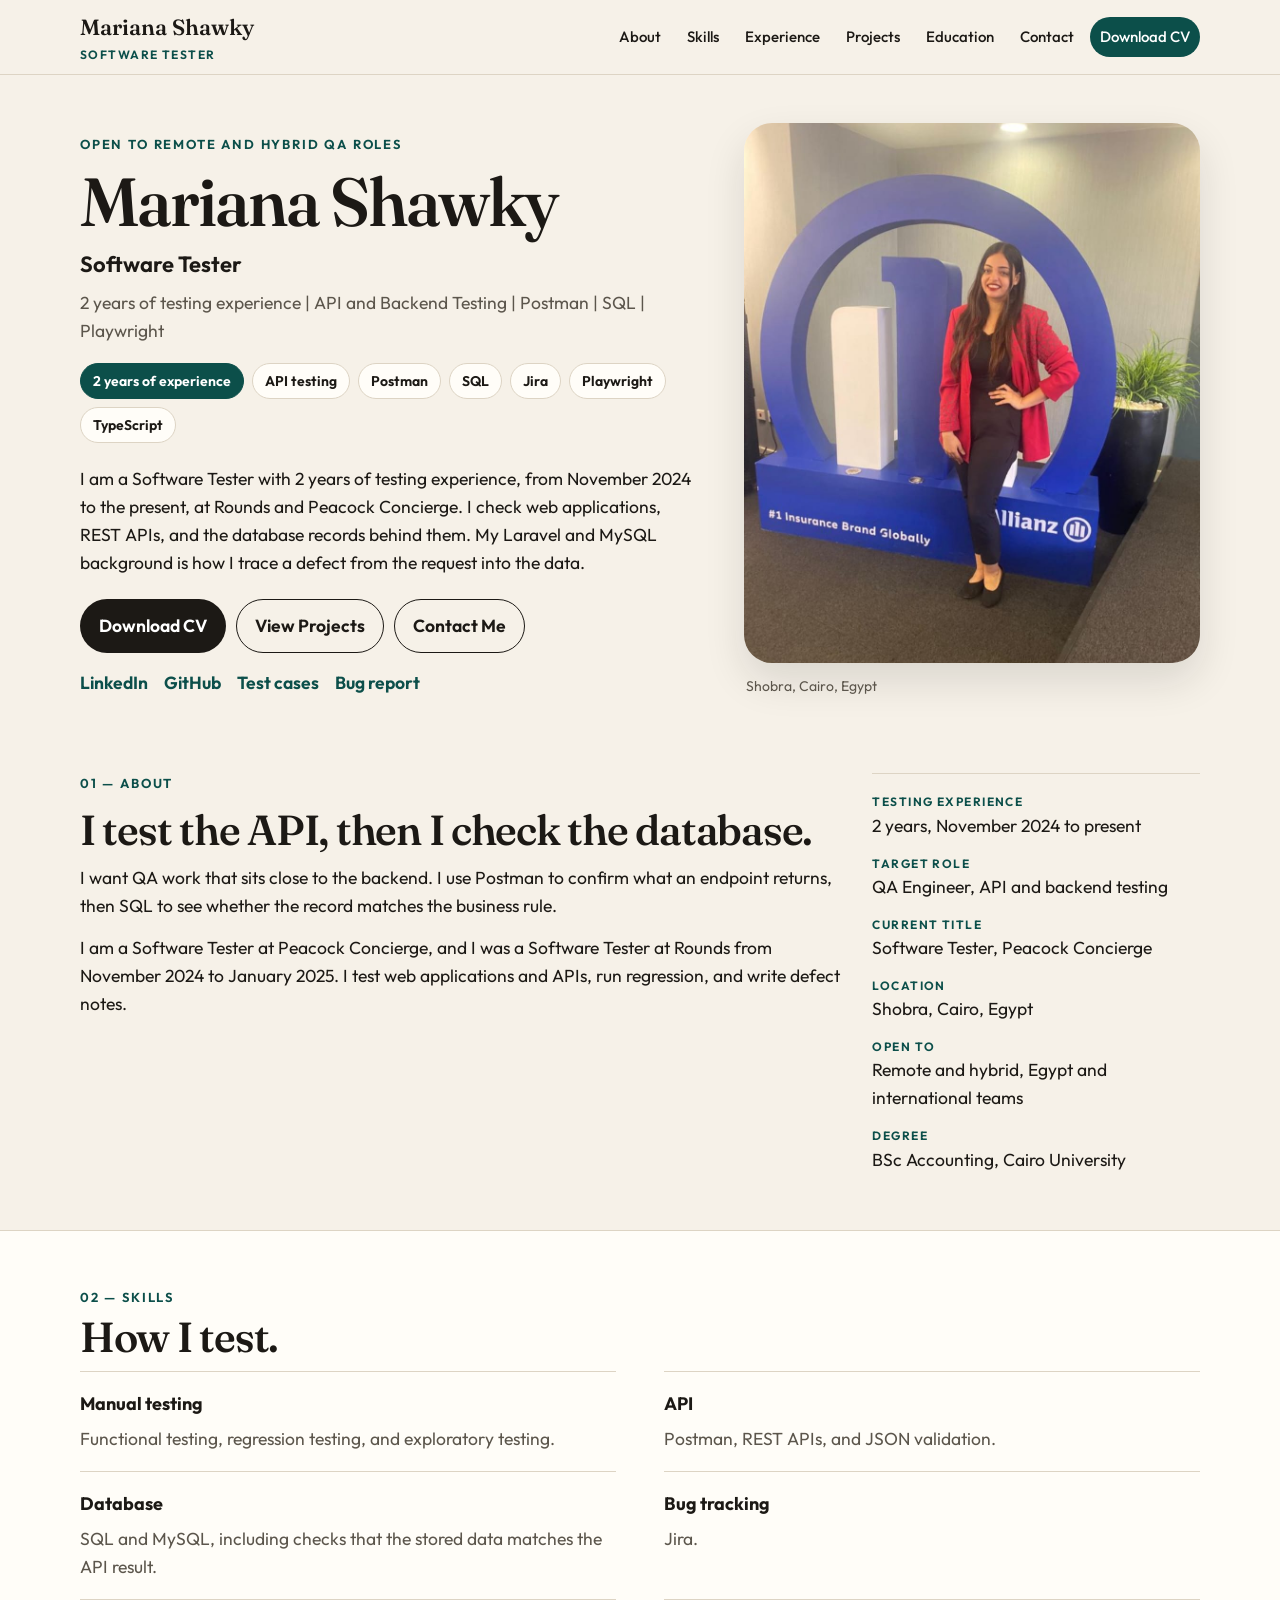
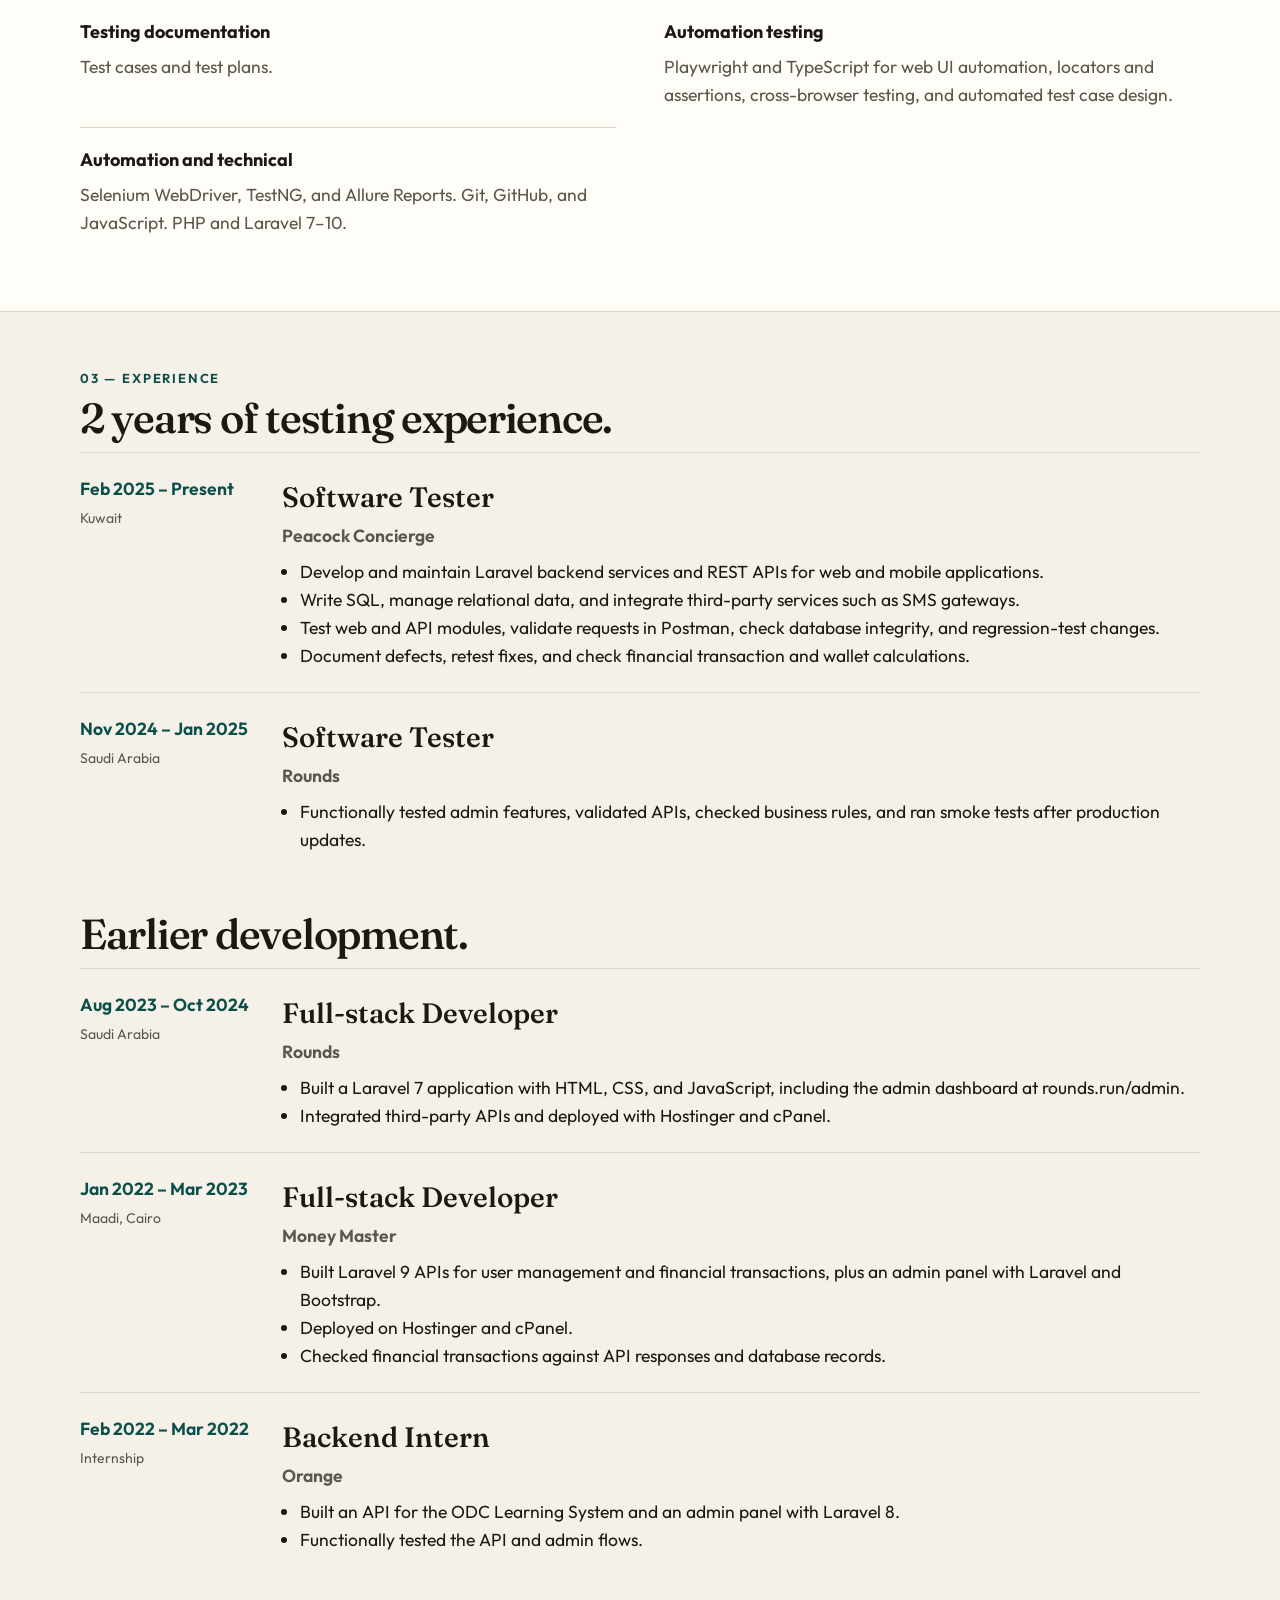
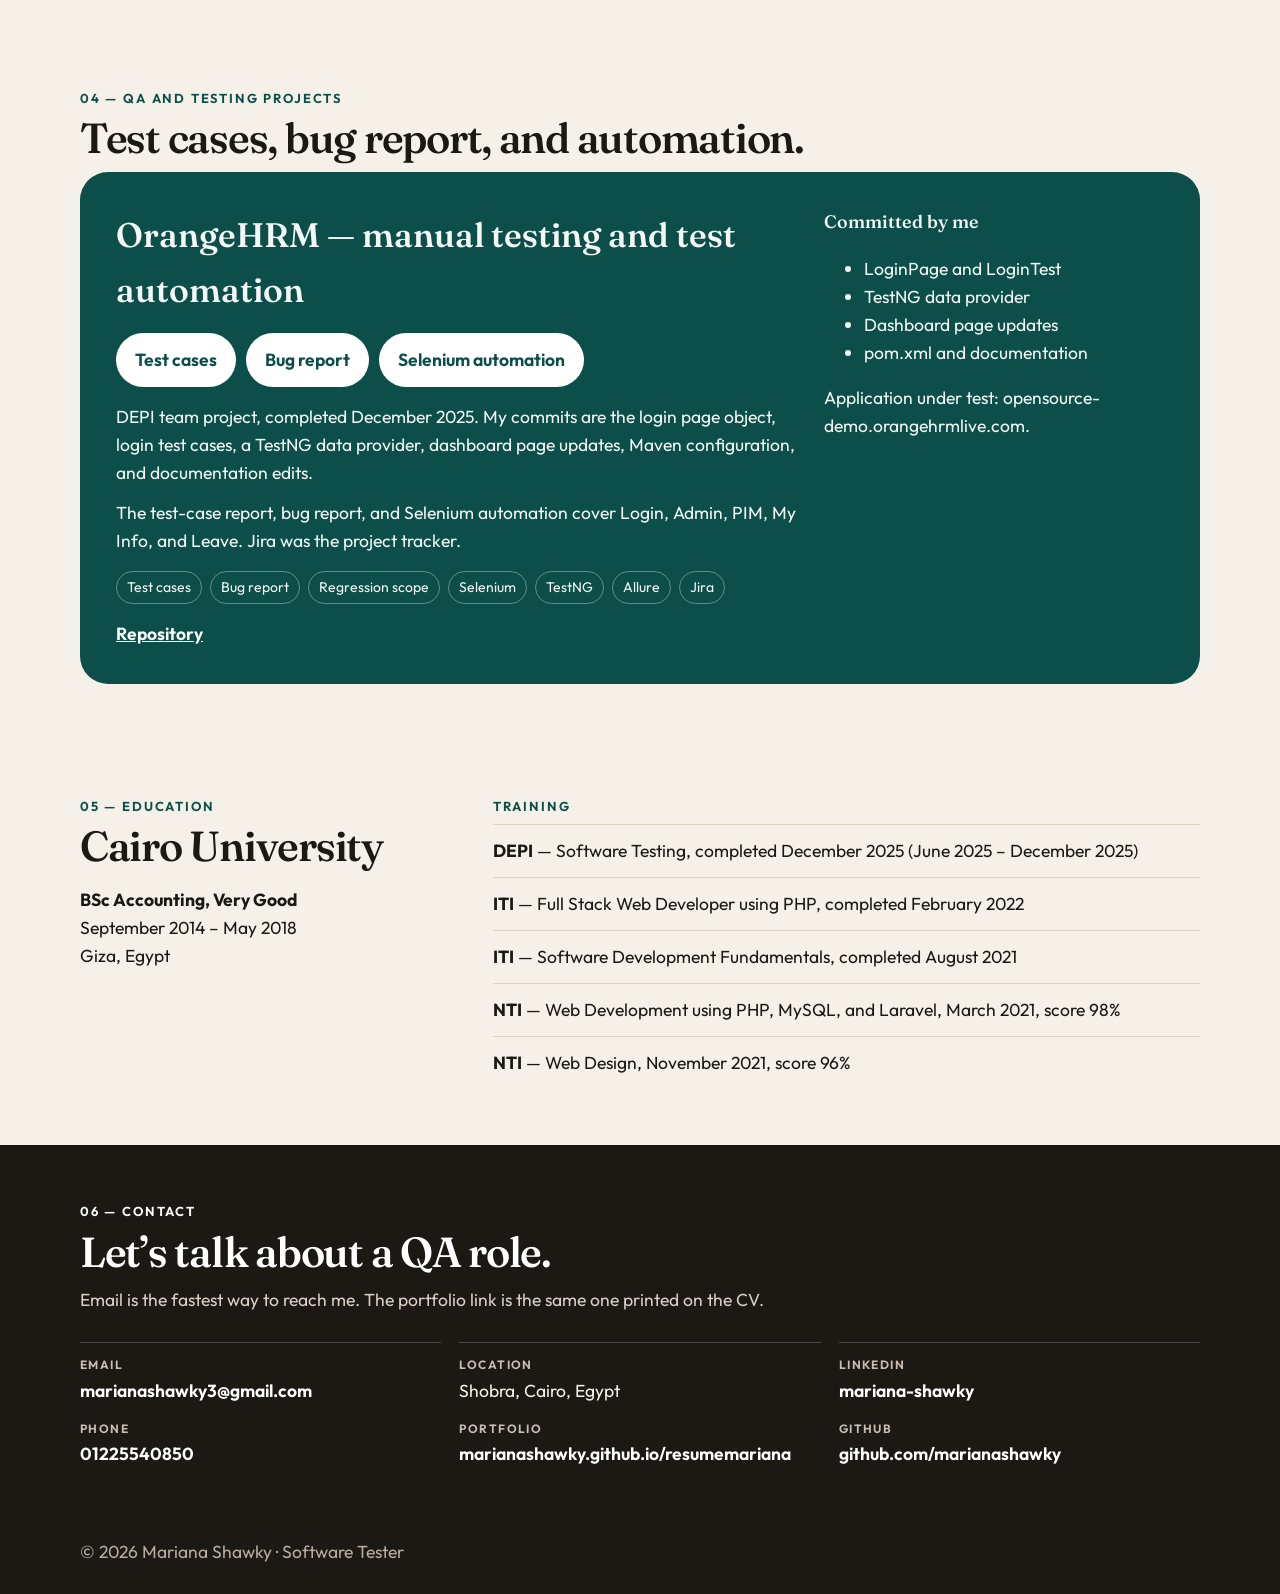
==== commit baa60ecc: "Make test-case and bug-report links easy to open and cut repeated disclaimers. Co-authored-by: Curso" ====
--- a/index.html
+++ b/index.html
@@ -98,7 +98,7 @@
     .btn.primary:hover { background: var(--teal); color: #fff; }
     .btn.secondary { background: transparent; color: var(--ink); border-color: var(--ink); }
     .btn.secondary:hover { background: var(--ink); color: #fff; }
-    .socials { display: flex; gap: 16px; margin-top: 16px; font-weight: 650; }
+    .socials { display: flex; flex-wrap: wrap; gap: 12px 16px; margin-top: 16px; font-weight: 650; }
     .socials a { text-decoration: none; }
     .portrait { margin: 0; }
     .portrait img { width: 100%; height: 540px; object-fit: cover; object-position: center 12%; border-radius: 28px; box-shadow: 0 18px 40px rgba(28, 25, 21, 0.12); }
@@ -133,6 +133,8 @@
       display: grid; grid-template-columns: 1.4fr 0.7fr; gap: 28px;
     }
     .project h3 { font-family: Fraunces, Georgia, serif; font-size: 34px; font-weight: 560; margin: 0 0 8px; }
+    .project .cta { margin: 16px 0; }
+    .project p { margin: 0 0 12px; }
     .project a { color: #fff; }
     .project .btn { background: #fff; color: var(--teal); }
     .project .btn:hover { background: var(--cream); }
@@ -266,7 +268,7 @@
         <a href="#projects">Projects</a>
         <a href="#education">Education</a>
         <a href="#contact">Contact</a>
-        <a class="nav-cv" href="Mariana-Shawky-QA-Engineer-CV.pdf?v=10" download="Mariana-Shawky-CV.pdf" target="_blank" rel="noopener">Download CV</a>
+        <a class="nav-cv" href="Mariana-Shawky-QA-Engineer-CV.pdf?v=11" download="Mariana-Shawky-CV.pdf" target="_blank" rel="noopener">Download CV</a>
       </nav>
     </div>
   </header>
@@ -292,13 +294,15 @@
           </ul>
           <p class="intro">I am a Software Tester with 2 years of testing experience, from November 2024 to the present, at Rounds and Peacock Concierge. I check web applications, REST APIs, and the database records behind them. My Laravel and MySQL background is how I trace a defect from the request into the data.</p>
           <div class="cta">
-            <a class="btn primary" href="Mariana-Shawky-QA-Engineer-CV.pdf?v=10" download="Mariana-Shawky-CV.pdf" target="_blank" rel="noopener">Download CV</a>
+            <a class="btn primary" href="Mariana-Shawky-QA-Engineer-CV.pdf?v=11" download="Mariana-Shawky-CV.pdf" target="_blank" rel="noopener">Download CV</a>
             <a class="btn secondary" href="#projects">View Projects</a>
             <a class="btn secondary" href="#contact">Contact Me</a>
           </div>
           <div class="socials">
             <a href="https://www.linkedin.com/in/mariana-shawky-5a37a4198/" target="_blank" rel="noopener noreferrer">LinkedIn</a>
             <a href="https://github.com/marianashawky" target="_blank" rel="noopener noreferrer">GitHub</a>
+            <a href="https://github.com/youssefzaafan/DEPI-Graduation-Project/blob/main/Manual%20Testing/testcaseReport.html" target="_blank" rel="noopener noreferrer">Test cases</a>
+            <a href="https://github.com/youssefzaafan/DEPI-Graduation-Project/blob/main/Manual%20Testing/BugReport.html" target="_blank" rel="noopener noreferrer">Bug report</a>
           </div>
         </div>
         <figure class="portrait">
@@ -314,8 +318,7 @@
           <p class="section-label">01 — About</p>
           <h2>I test the API, then I check the database.</h2>
           <p>I want QA work that sits close to the backend. I use Postman to confirm what an endpoint returns, then SQL to see whether the record matches the business rule.</p>
-          <p>My title for those 2 years is Software Tester, at Rounds from November 2024 and at Peacock Concierge from February 2025. I test web applications and APIs, run regression, and write defect notes. The titles and dates below match my CV.</p>
-          <p>The public proof of testing work is the DEPI OrangeHRM project, with test cases, a bug report, and Selenium automation in the team repository.</p>
+          <p>I am a Software Tester at Peacock Concierge, and I was a Software Tester at Rounds from November 2024 to January 2025. I test web applications and APIs, run regression, and write defect notes.</p>
         </div>
         <aside>
           <ul class="facts">
@@ -334,7 +337,6 @@
       <div class="wrap">
         <p class="section-label">02 — Skills</p>
         <h2>How I test.</h2>
-        <p class="section-lead">These are the skills I can explain and apply. Selenium is foundational and was used on the DEPI team project. Automation testing also includes Playwright and TypeScript.</p>
         <div class="skills">
           <article class="skill">
             <h3>Manual testing</h3>
@@ -354,7 +356,7 @@
           </article>
           <article class="skill">
             <h3>Testing documentation</h3>
-            <p>Test cases and test plans, practiced on the OrangeHRM team project.</p>
+            <p>Test cases and test plans.</p>
           </article>
           <article class="skill">
             <h3>Automation testing</h3>
@@ -362,7 +364,7 @@
           </article>
           <article class="skill">
             <h3>Automation and technical</h3>
-            <p>Selenium WebDriver, TestNG, and Allure Reports. Git, GitHub, and JavaScript. PHP and Laravel 7–10 from development work.</p>
+            <p>Selenium WebDriver, TestNG, and Allure Reports. Git, GitHub, and JavaScript. PHP and Laravel 7–10.</p>
           </article>
         </div>
       </div>
@@ -431,7 +433,7 @@
                 <ul>
                   <li>Built Laravel 9 APIs for user management and financial transactions, plus an admin panel with Laravel and Bootstrap.</li>
                   <li>Deployed on Hostinger and cPanel.</li>
-                  <li>Checked financial transactions against API responses and database records while building those flows.</li>
+                  <li>Checked financial transactions against API responses and database records.</li>
                 </ul>
               </div>
             </article>
@@ -445,7 +447,7 @@
                 <p class="company">Orange</p>
                 <ul>
                   <li>Built an API for the ODC Learning System and an admin panel with Laravel 8.</li>
-                  <li>Functionally tested the API and admin flows as part of that delivery.</li>
+                  <li>Functionally tested the API and admin flows.</li>
                 </ul>
               </div>
             </article>
@@ -457,14 +459,17 @@
     <section id="projects">
       <div class="wrap">
         <p class="section-label">04 — QA and testing projects</p>
-        <h2>Testing work with files a recruiter can open.</h2>
-        <p class="section-lead">Peacock Concierge, Rounds, and Money Master stay in Experience because they were development jobs and are not in a public test repository. This is the testing project with public test cases, a bug report, and automation.</p>
+        <h2>Test cases, bug report, and automation.</h2>
         <article class="project">
           <div>
             <h3>OrangeHRM — manual testing and test automation</h3>
-            <p><strong>Team contributor, DEPI, completed December 2025.</strong> The repository is owned by Youssef Zaafan. I have 16 commits. I did not create it alone.</p>
-            <p>My commits are the login page object, login test cases, a TestNG data provider, dashboard page updates, Maven configuration, and documentation edits.</p>
-            <p>The repository also holds the team test-case report, bug report, and Selenium automation for Login, Admin, PIM, My Info, and Leave. Jira was the project tracker.</p>
+            <div class="cta">
+              <a class="btn" href="https://github.com/youssefzaafan/DEPI-Graduation-Project/blob/main/Manual%20Testing/testcaseReport.html" target="_blank" rel="noopener noreferrer">Test cases</a>
+              <a class="btn" href="https://github.com/youssefzaafan/DEPI-Graduation-Project/blob/main/Manual%20Testing/BugReport.html" target="_blank" rel="noopener noreferrer">Bug report</a>
+              <a class="btn" href="https://github.com/youssefzaafan/DEPI-Graduation-Project/tree/main/Automation%20Testing" target="_blank" rel="noopener noreferrer">Selenium automation</a>
+            </div>
+            <p>DEPI team project, completed December 2025. My commits are the login page object, login test cases, a TestNG data provider, dashboard page updates, Maven configuration, and documentation edits.</p>
+            <p>The test-case report, bug report, and Selenium automation cover Login, Admin, PIM, My Info, and Leave. Jira was the project tracker.</p>
             <ul class="tags">
               <li>Test cases</li>
               <li>Bug report</li>
@@ -476,9 +481,6 @@
             </ul>
             <ul class="repo-links">
               <li><a href="https://github.com/youssefzaafan/DEPI-Graduation-Project/" target="_blank" rel="noopener noreferrer">Repository</a></li>
-              <li><a href="https://github.com/youssefzaafan/DEPI-Graduation-Project/blob/main/Manual%20Testing/testcaseReport.html" target="_blank" rel="noopener noreferrer">Test cases</a></li>
-              <li><a href="https://github.com/youssefzaafan/DEPI-Graduation-Project/blob/main/Manual%20Testing/BugReport.html" target="_blank" rel="noopener noreferrer">Bug report</a></li>
-              <li><a href="https://github.com/youssefzaafan/DEPI-Graduation-Project/tree/main/Automation%20Testing" target="_blank" rel="noopener noreferrer">Automation</a></li>
             </ul>
           </div>
           <aside class="side">
